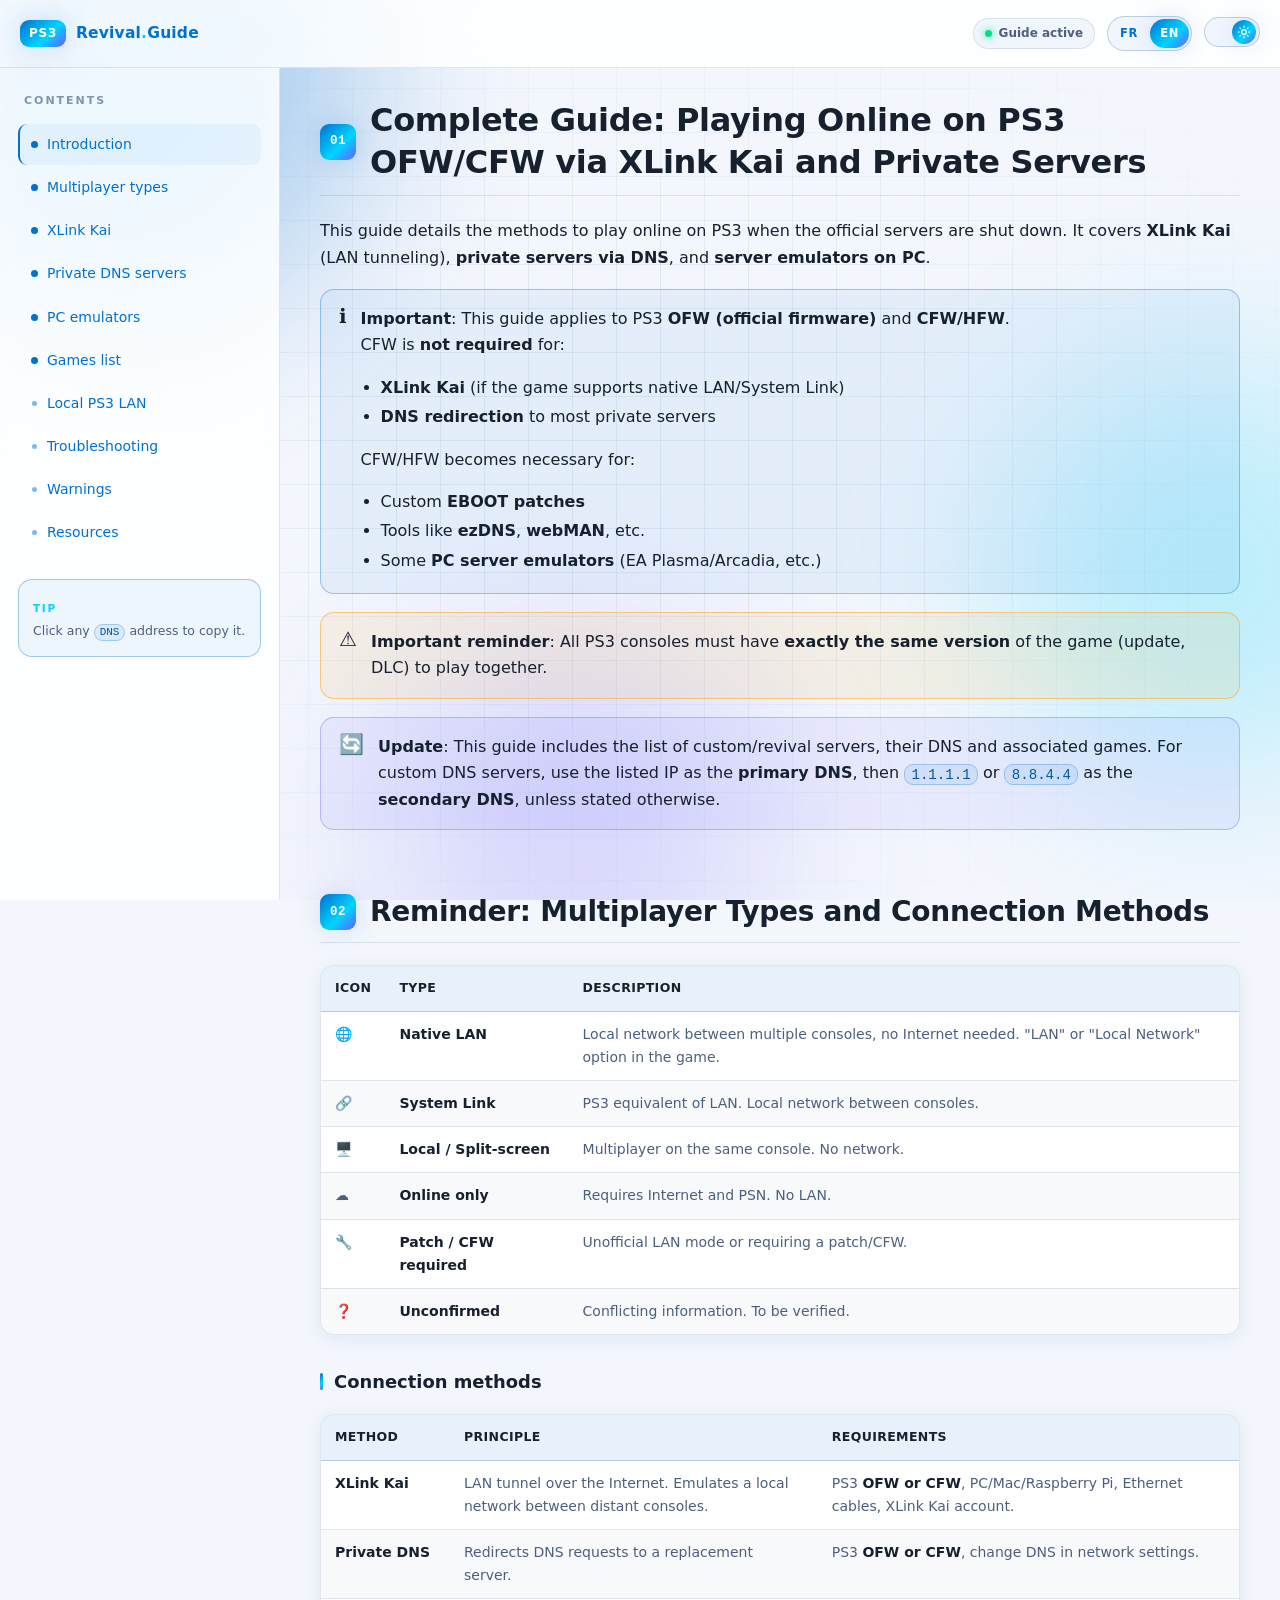
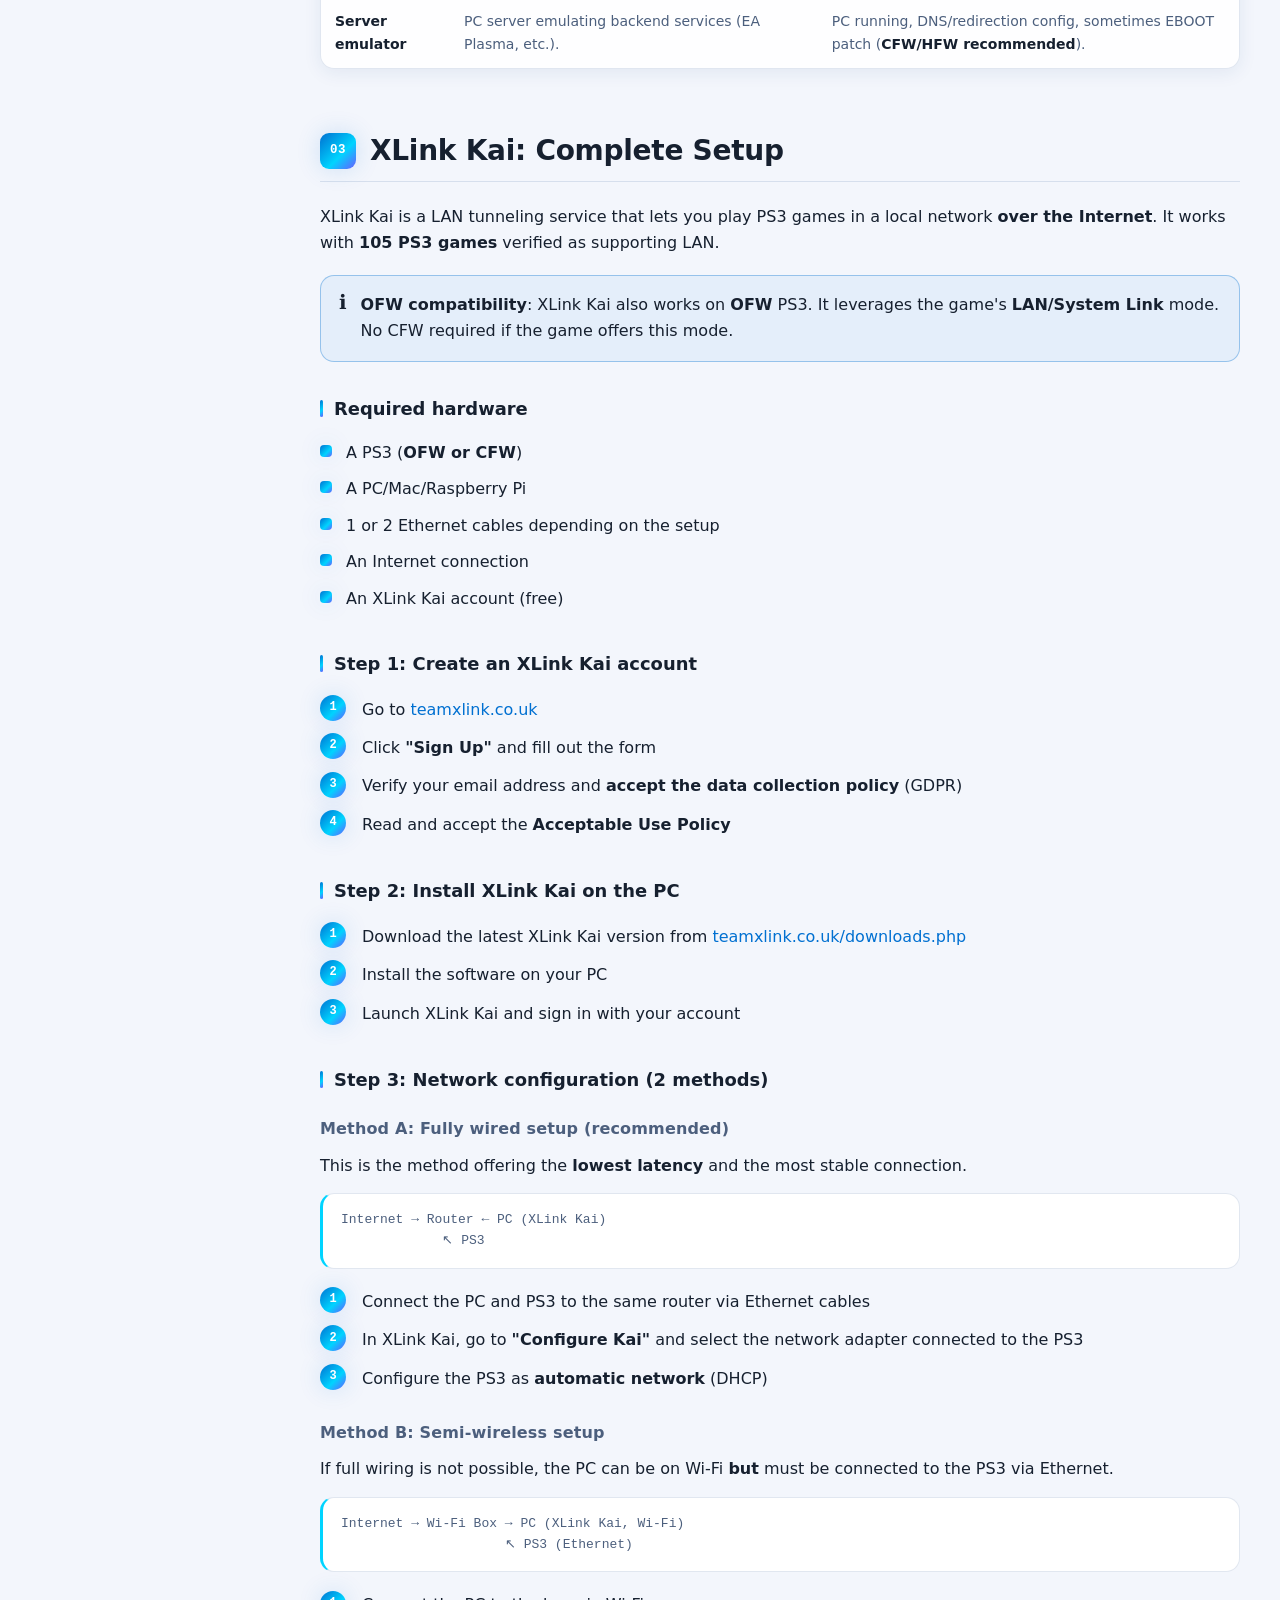
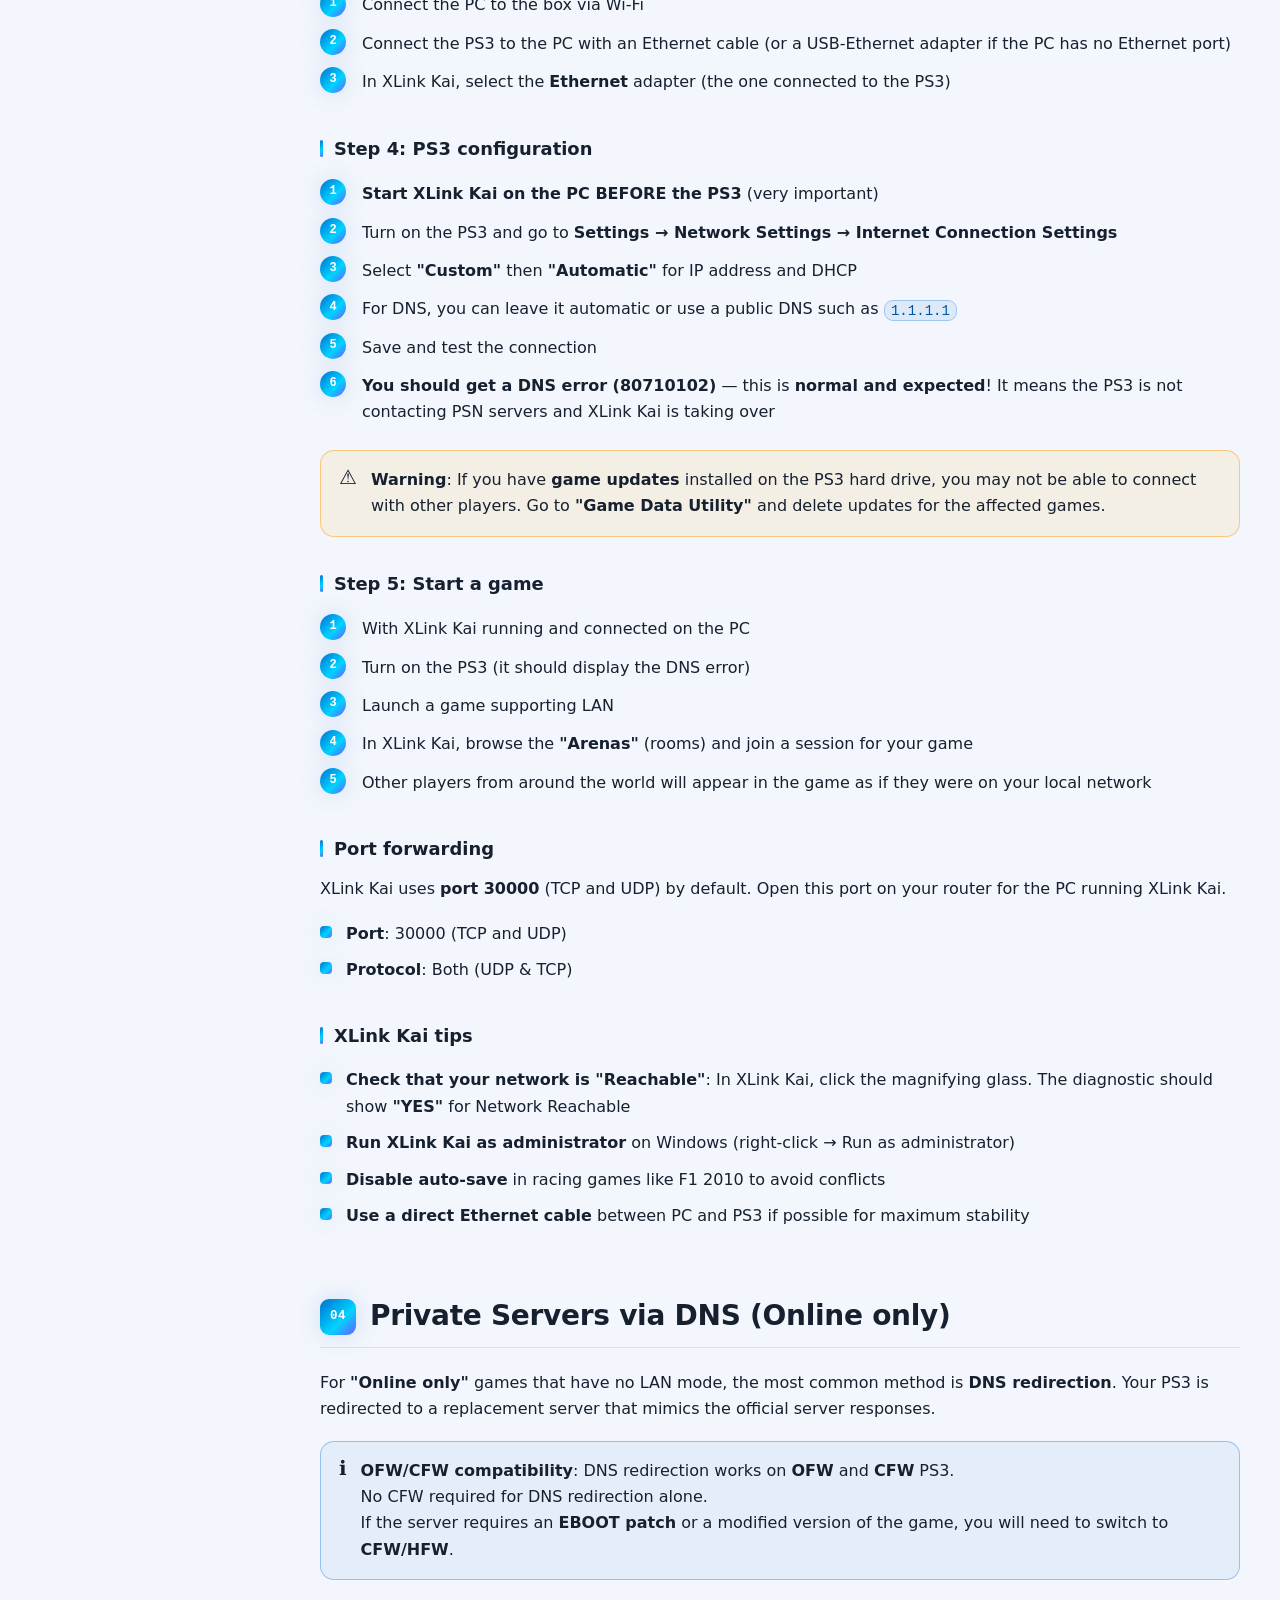
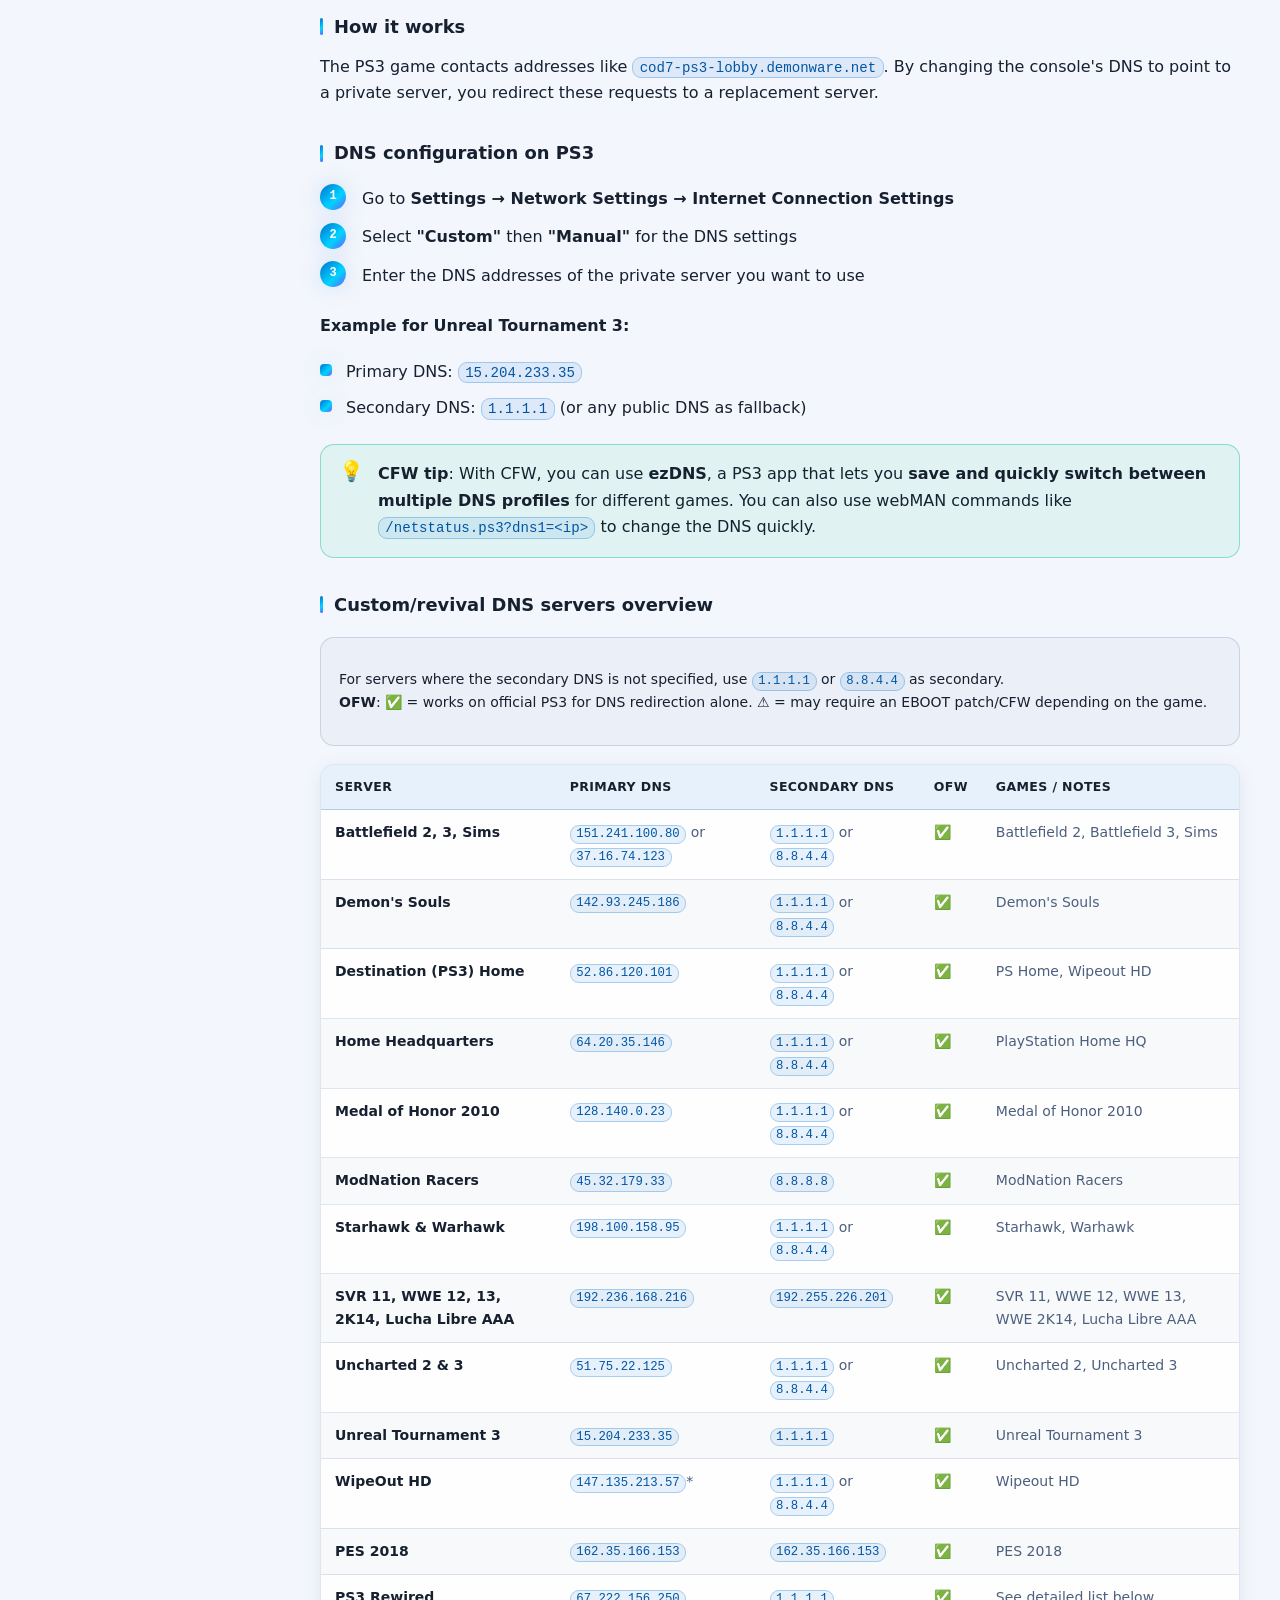
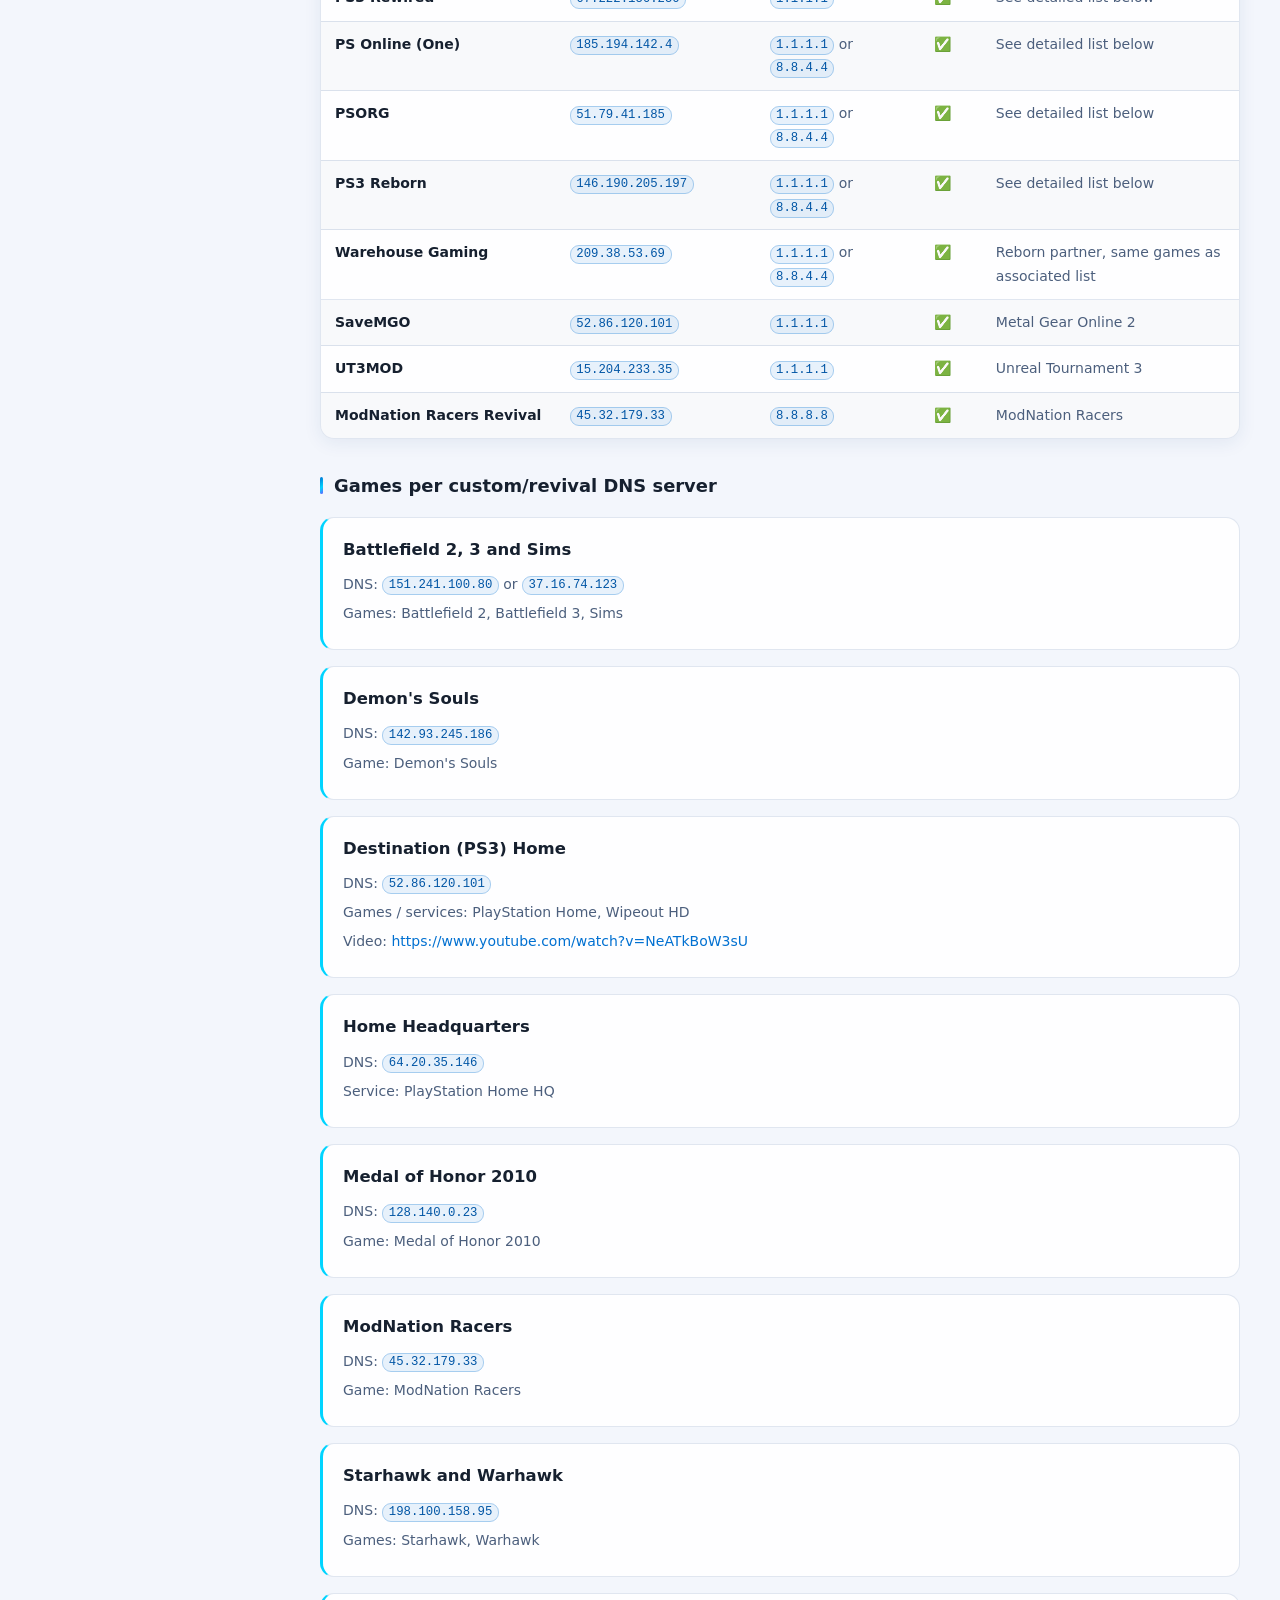
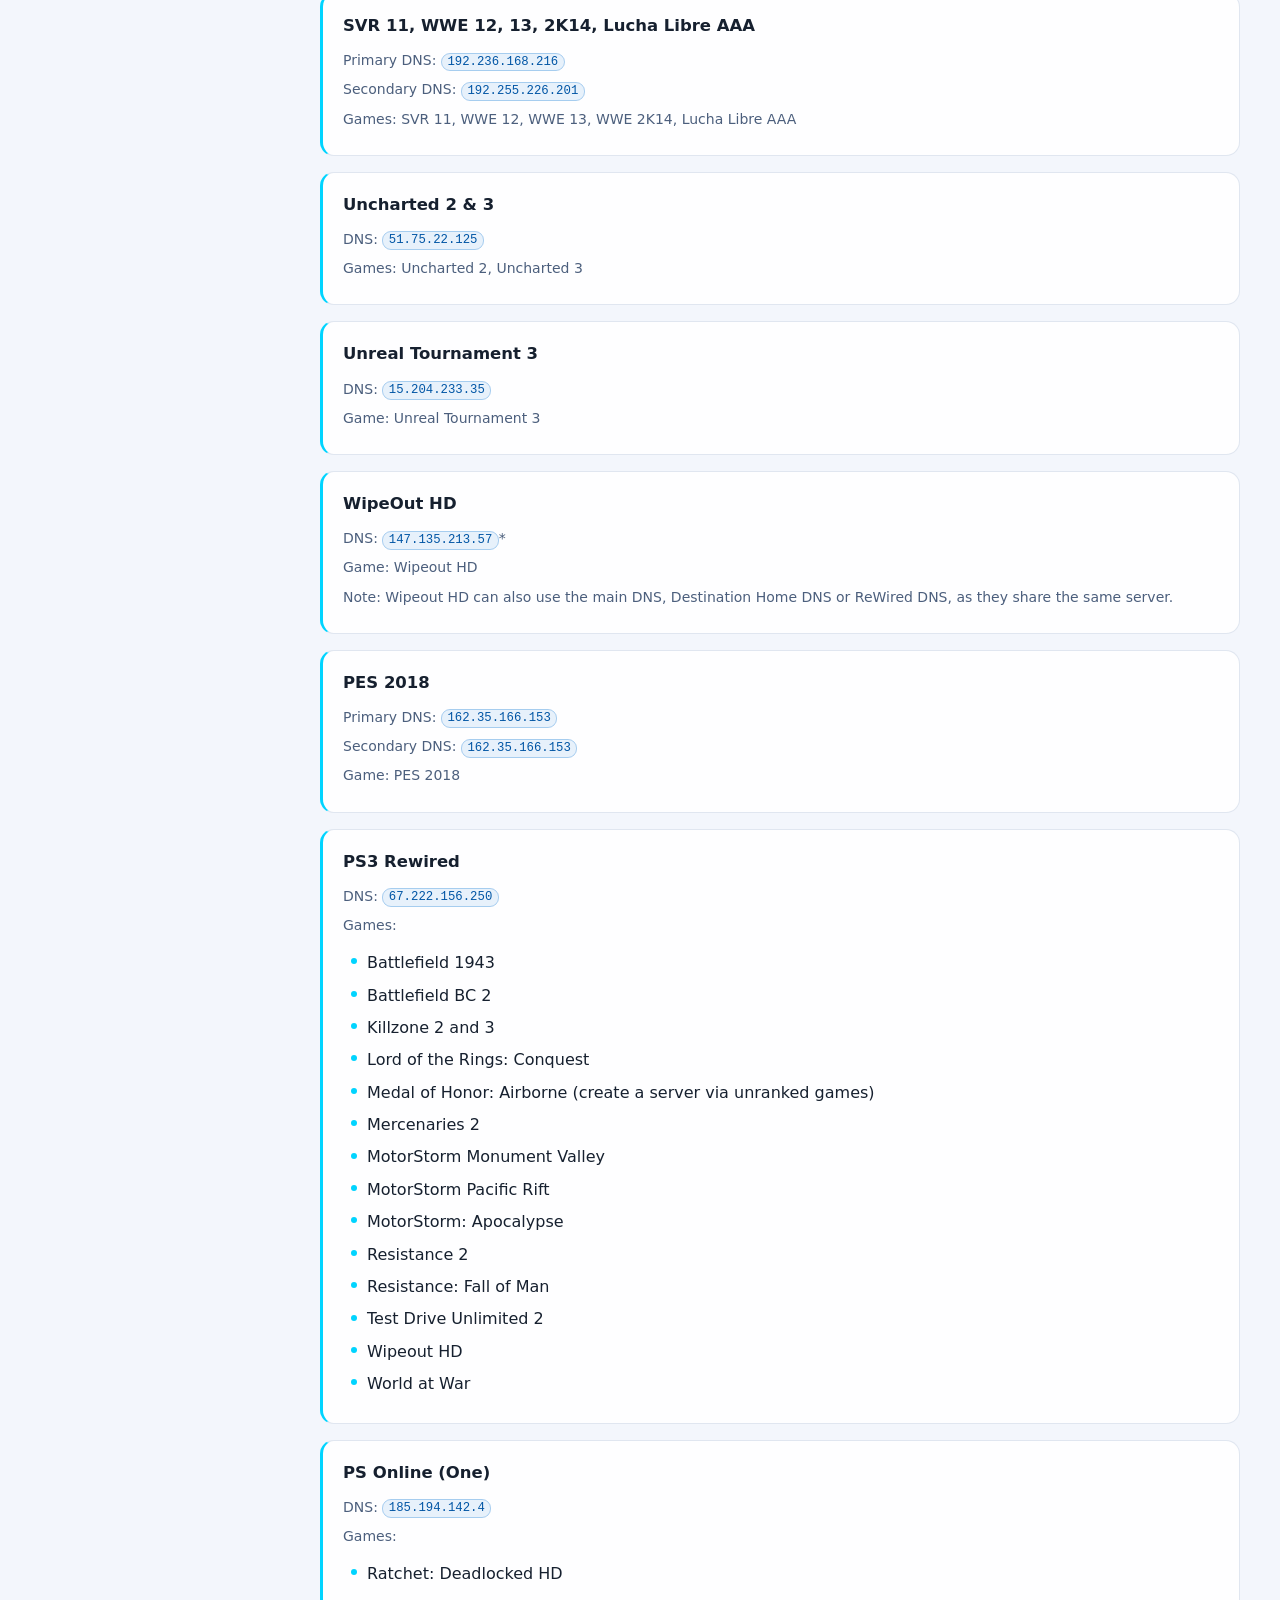
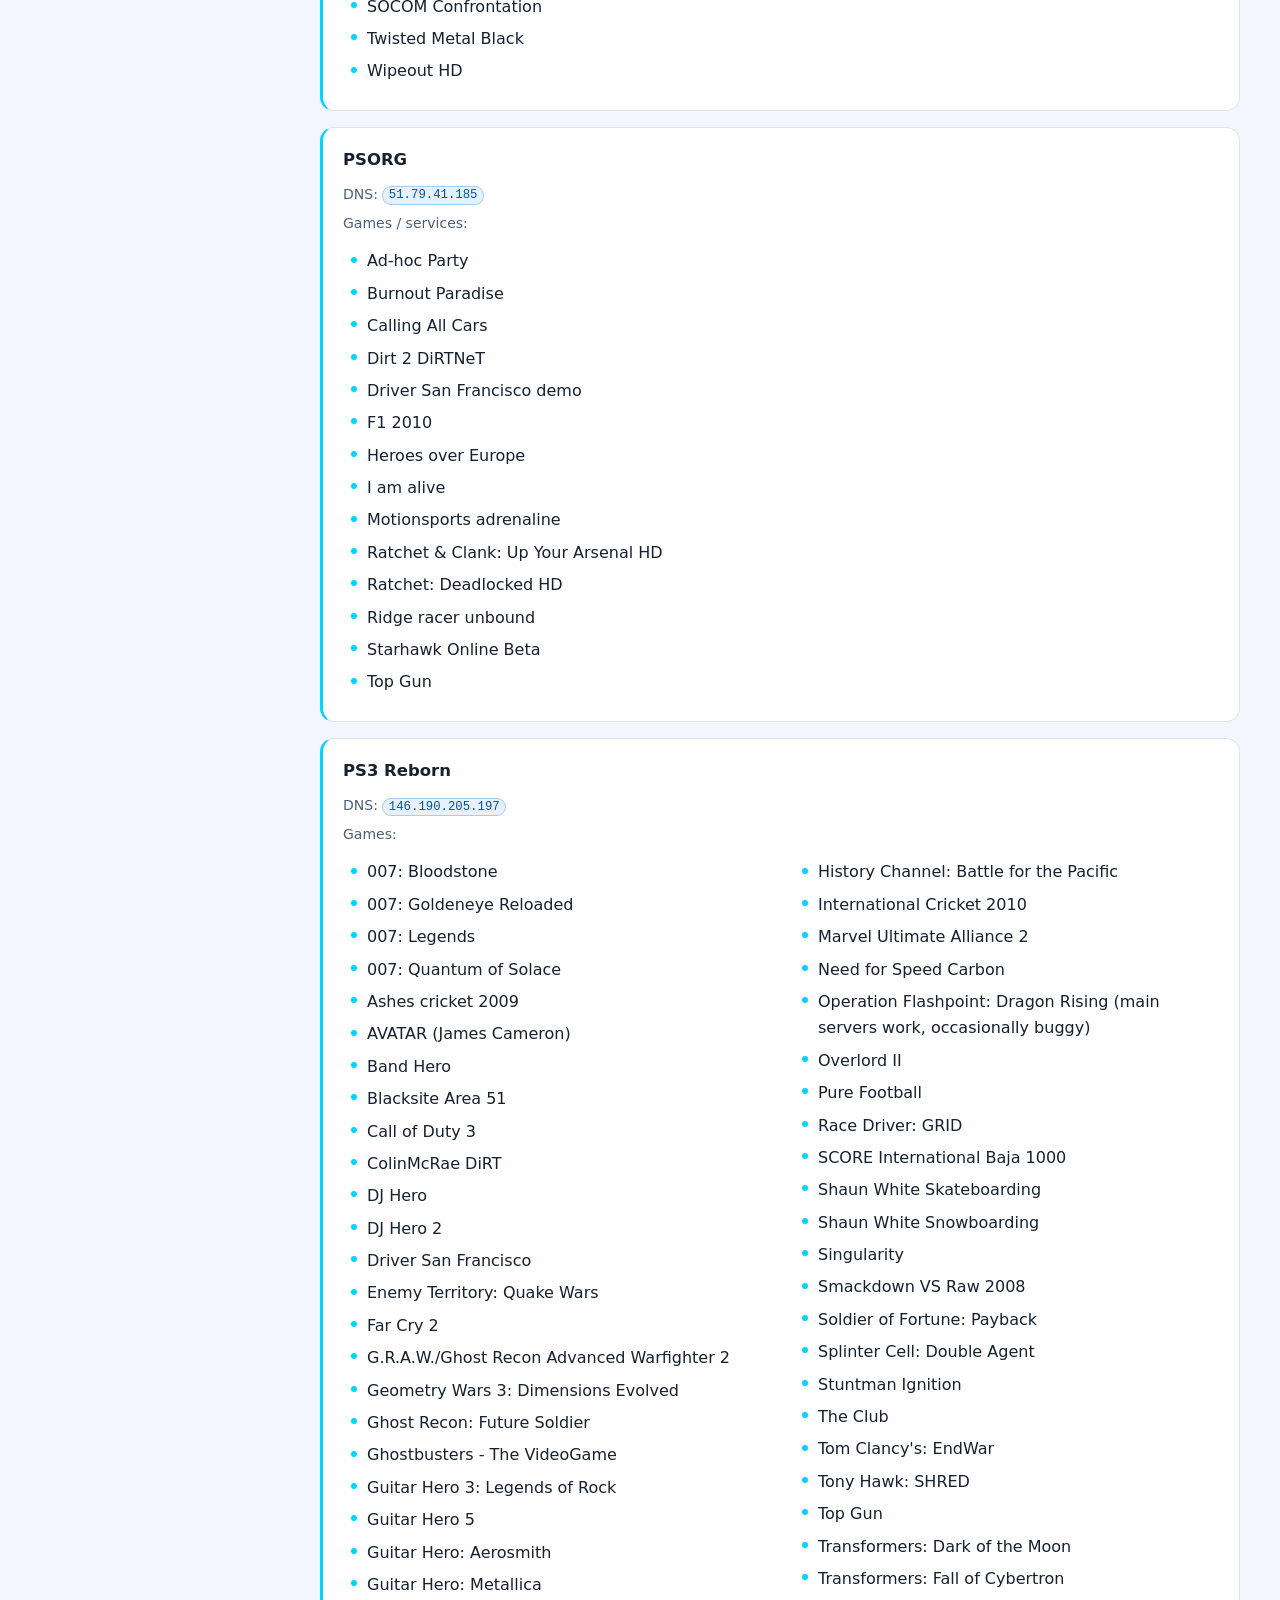
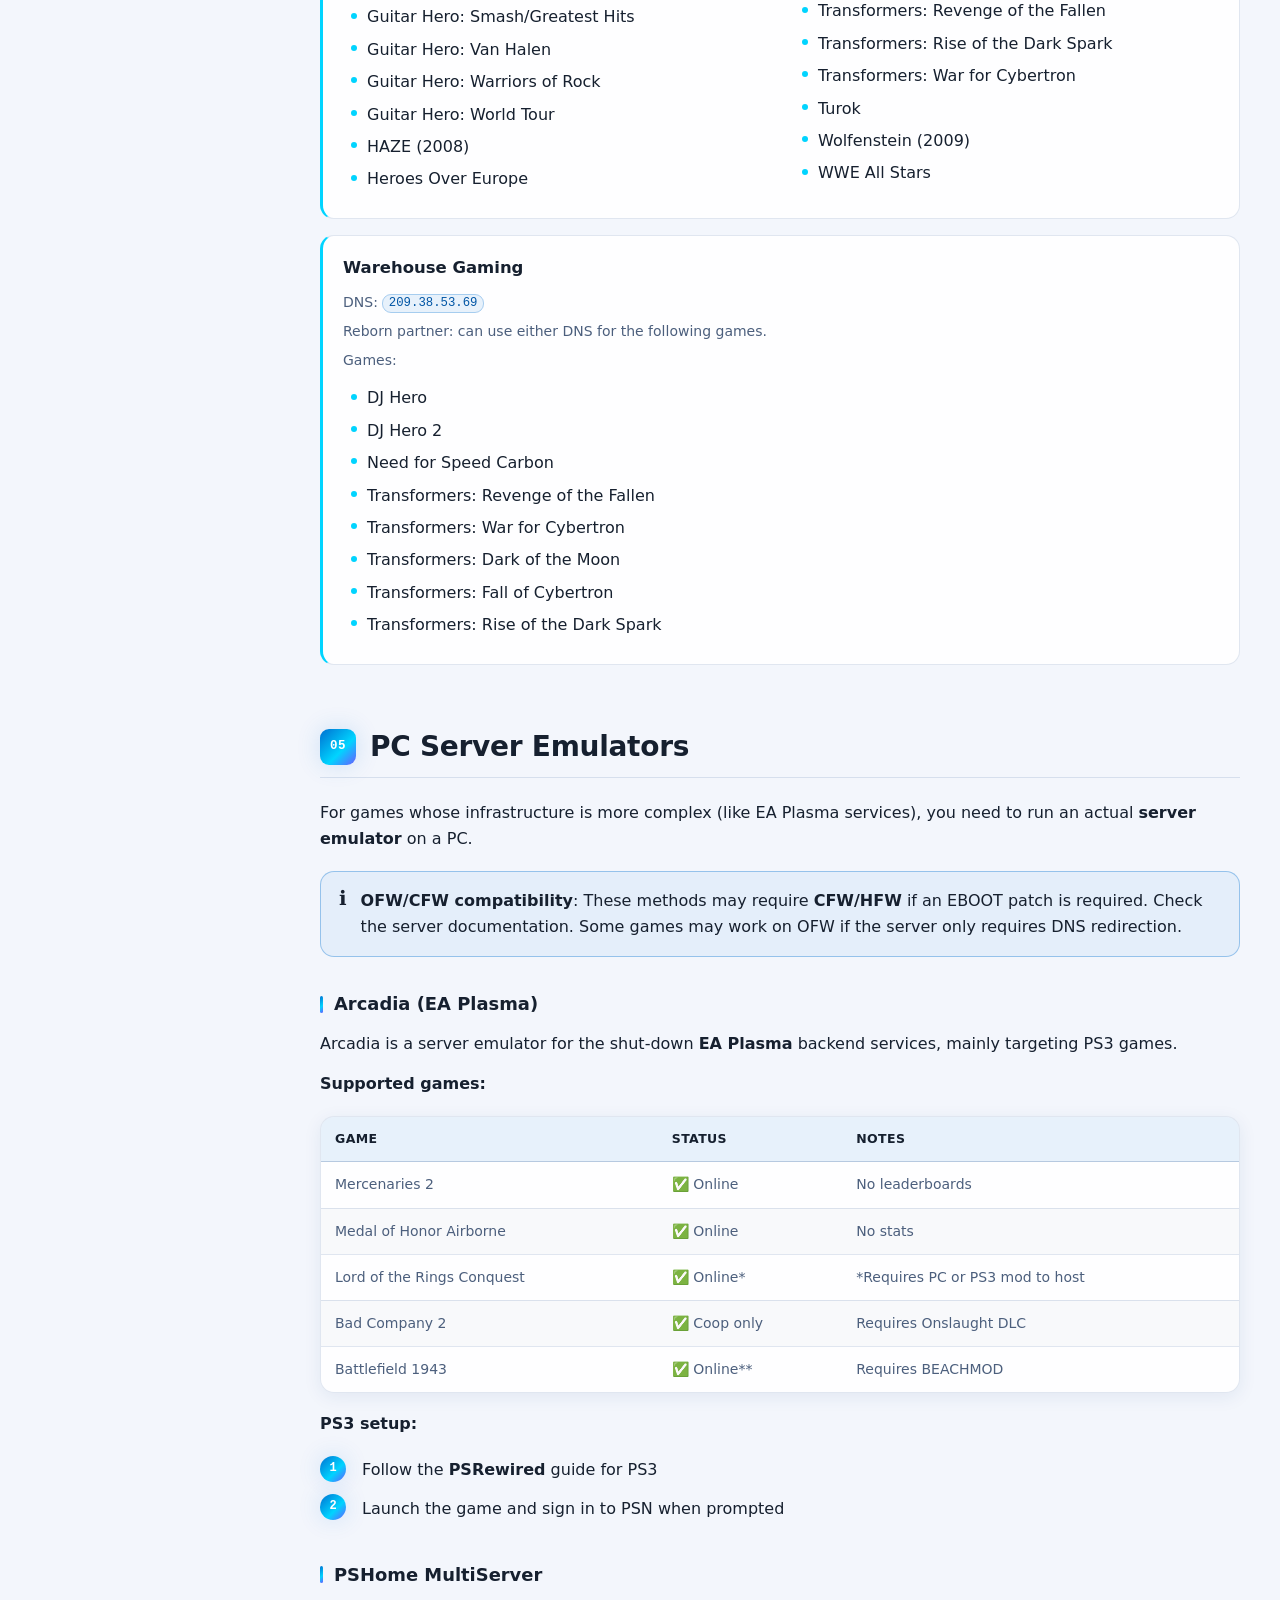
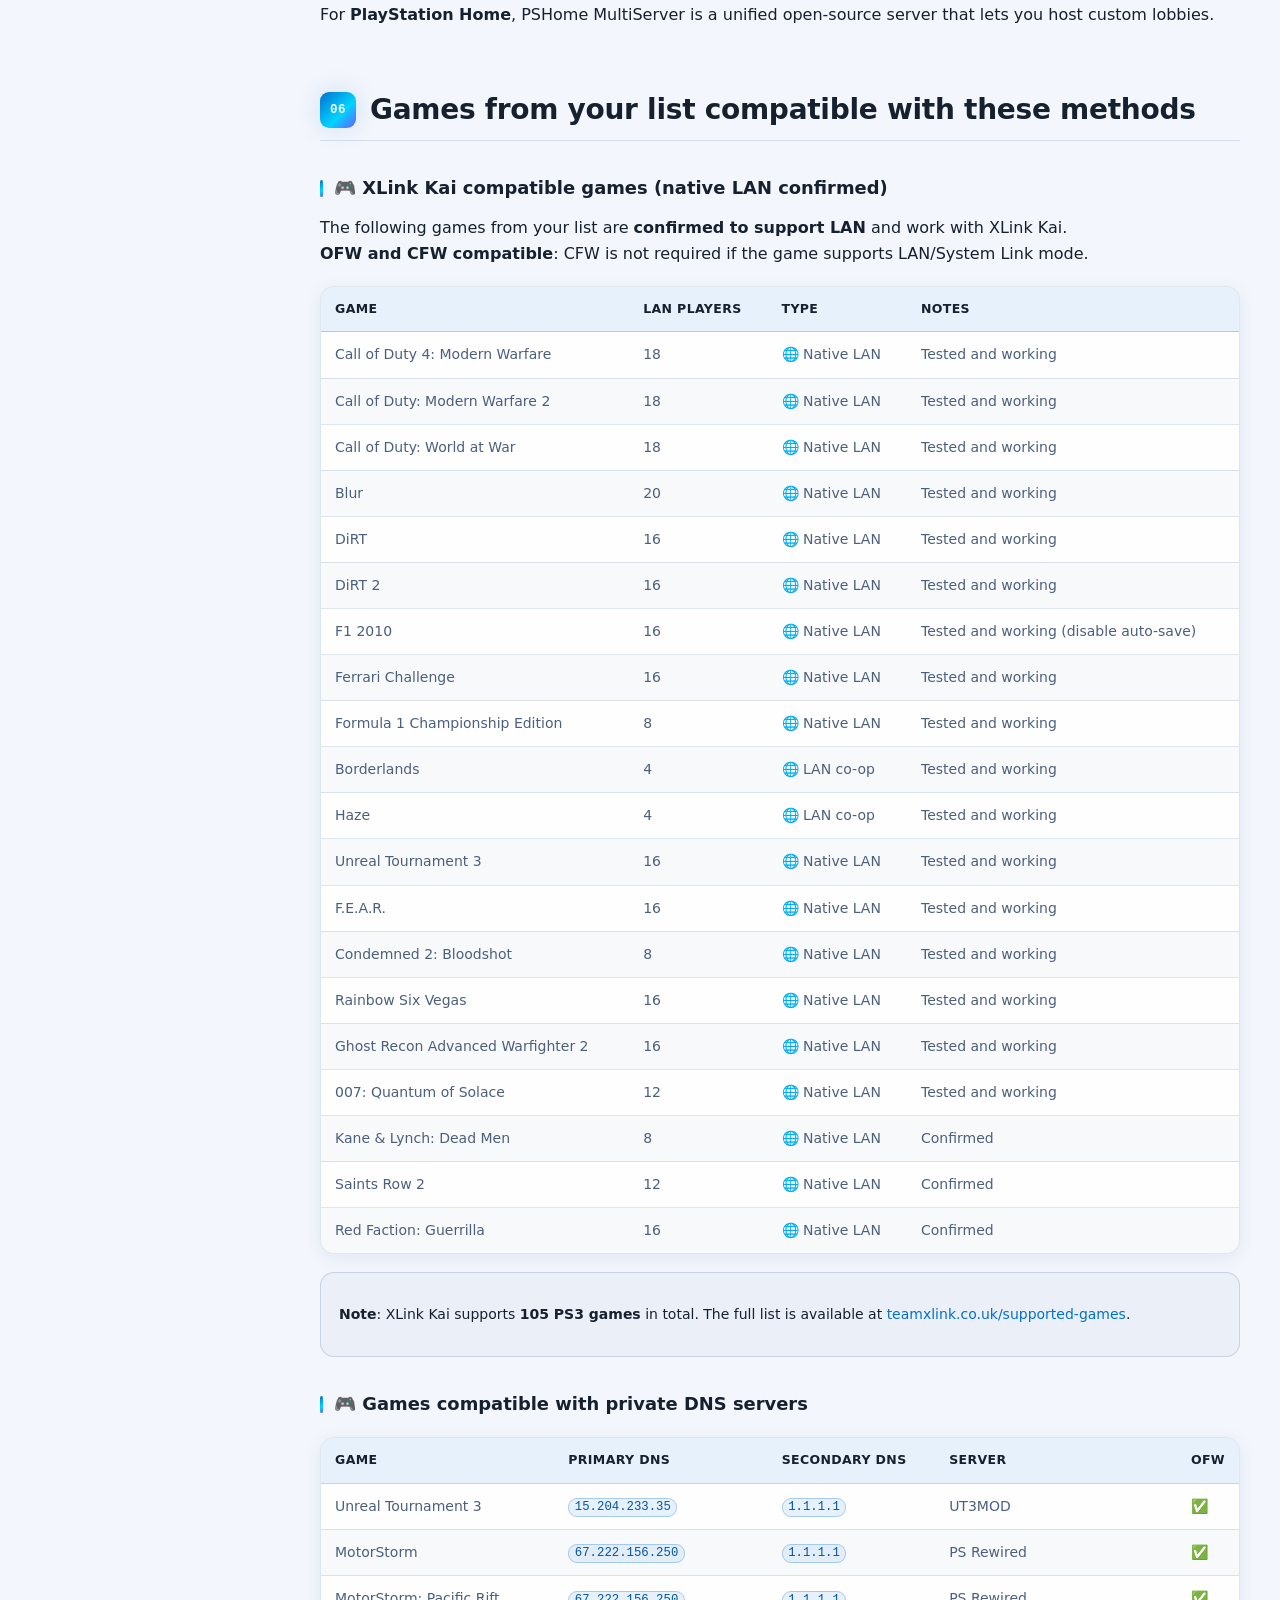
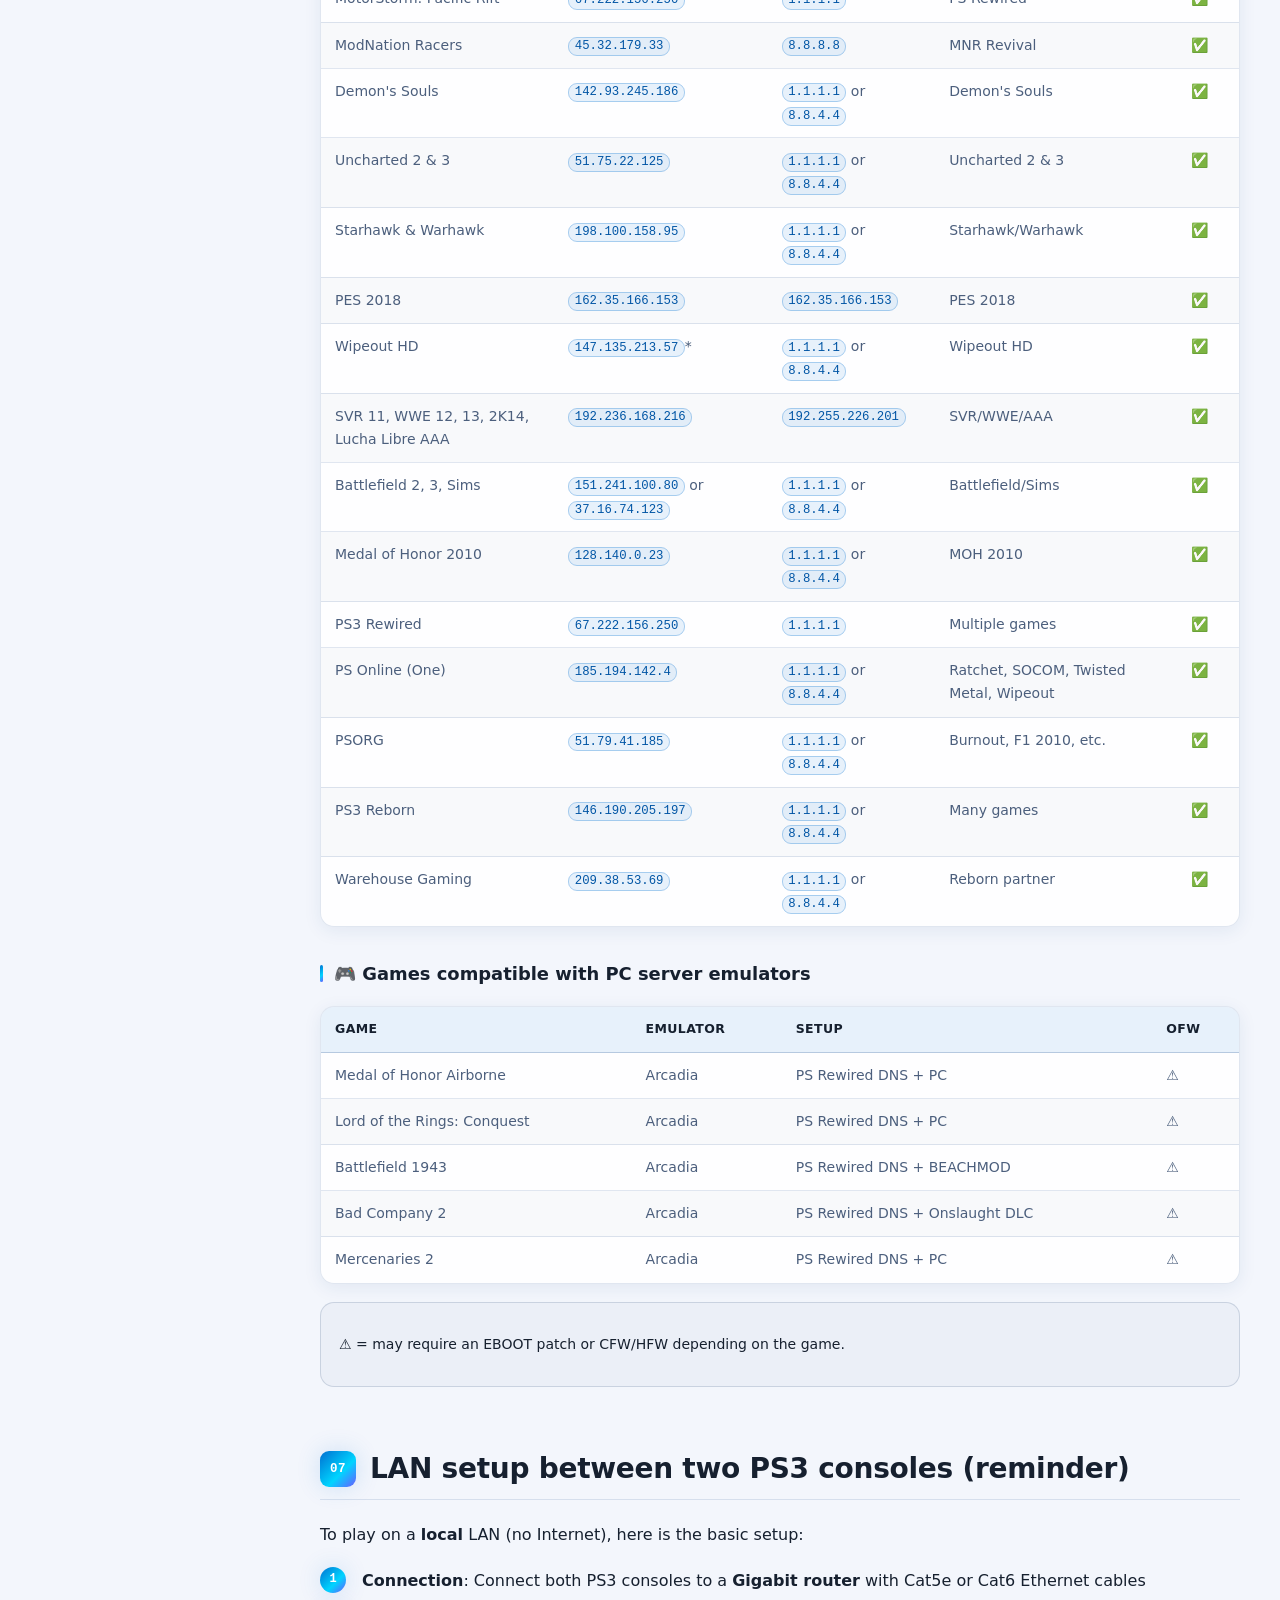
==== assets/html/en.html @ 13bf27af "Rename EN.html to en.html et oui sacré Gitouille..." ====
<!DOCTYPE html>
<html lang="en" data-theme="dark">
<head>
  <meta charset="UTF-8">
  <meta name="viewport" content="width=device-width, initial-scale=1.0, viewport-fit=cover">
  <meta name="theme-color" content="#0a0e1a">
  <title>PS3 Guide — Private Servers &amp; XLink Kai</title>
  <meta name="description" content="Complete OFW/CFW guide: XLink Kai, private DNS servers, PC emulators, troubleshooting and PS3 revival games list.">
  <meta name="author" content="PS3 Revival Community">

  <!-- PWA -->
  <link rel="manifest" href="../../site.manifest">
  <meta name="mobile-web-app-capable" content="yes">
  <meta name="apple-mobile-web-app-capable" content="yes">
  <meta name="apple-mobile-web-app-status-bar-style" content="black-translucent">
  <meta name="apple-mobile-web-app-title" content="PS3 Guide">

  <!-- Open Graph -->
  <meta property="og:type" content="website">
  <meta property="og:title" content="PS3 Guide — Private Servers &amp; XLink Kai">
  <meta property="og:description" content="Complete OFW/CFW guide to play online on PS3 again.">
  <meta property="og:locale" content="en_US">
  <meta property="og:locale:alternate" content="fr_FR">

  <!-- Hreflang -->
  <link rel="alternate" hreflang="fr" href="../../index.html">
  <link rel="alternate" hreflang="en" href="./en.html">

  <!-- Favicons (chemins relatifs à /assets/html/) -->
  <link rel="icon" type="image/x-icon" href="../icon/favicon.ico">
  <link rel="icon" type="image/png" sizes="16x16" href="../icon/favicon-16x16.png">
  <link rel="icon" type="image/png" sizes="32x32" href="../icon/favicon-32x32.png">
  <link rel="apple-touch-icon" sizes="180x180" href="../icon/apple-touch-icon.png">
  <link rel="icon" type="image/png" sizes="192x192" href="../icon/android-chrome-192x192.png">
  <link rel="icon" type="image/png" sizes="512x512" href="../icon/android-chrome-512x512.png">

  <link rel="stylesheet" href="../style/style.css">
</head>
<body id="top">

  <!-- 🎾 Bouncing decorative image -->
  <img
    src="../image/border-pattern.png"
    alt=""
    aria-hidden="true"
    id="bouncingImage"
    class="bouncing-image"
  >

  <!-- Background decor -->
  <div class="bg-layer" aria-hidden="true">
    <div class="bg-grid"></div>
    <div class="bg-orb bg-orb--1"></div>
    <div class="bg-orb bg-orb--2"></div>
    <div class="bg-orb bg-orb--3"></div>
  </div>

  <!-- Progress bar -->
  <div class="scroll-progress" aria-hidden="true"><span id="scrollProgressBar"></span></div>

  <!-- Header -->
  <header class="site-header" id="siteHeader">
    <div class="header-inner">
      <button class="menu-toggle" id="menuToggle" aria-label="Open menu" aria-expanded="false">
        <span></span><span></span><span></span>
      </button>

      <a href="#top" class="brand" aria-label="Back to top">
        <span class="brand-badge">PS3</span>
        <span class="brand-text">Revival<span class="brand-dot">.</span>Guide</span>
      </a>

      <div class="header-actions">
        <span class="status-pill" title="Status indicator">
          <span class="status-dot"></span> Guide active
        </span>

        <!-- Language switcher (links) -->
        <div class="lang-switch" role="group" aria-label="Language / Langue">
          <a href="../../index.html" class="lang-btn" aria-label="Français" hreflang="fr">FR</a>
          <span class="lang-btn is-active" aria-current="page" aria-label="English">EN</span>
        </div>

        <button class="theme-toggle" id="themeToggle" aria-label="Toggle theme" aria-pressed="false">
          <span class="theme-toggle__track">
            <span class="theme-toggle__thumb">
              <svg class="ico-sun" viewBox="0 0 24 24" aria-hidden="true"><circle cx="12" cy="12" r="4"/><path d="M12 2v2M12 20v2M4.93 4.93l1.41 1.41M17.66 17.66l1.41 1.41M2 12h2M20 12h2M4.93 19.07l1.41-1.41M17.66 6.34l1.41-1.41"/></svg>
              <svg class="ico-moon" viewBox="0 0 24 24" aria-hidden="true"><path d="M21 12.8A9 9 0 1 1 11.2 3a7 7 0 0 0 9.8 9.8z"/></svg>
            </span>
          </span>
        </button>
      </div>
    </div>
  </header>

  <!-- Sidebar -->
  <aside class="sidebar" id="sidebar" aria-label="Main navigation">
    <nav class="sidebar-inner">
      <p class="sidebar-label">Contents</p>
      <ul class="nav-list">
        <li><a href="#intro" class="nav-link"><span class="nav-bullet"></span>Introduction</a></li>
        <li><a href="#types" class="nav-link"><span class="nav-bullet"></span>Multiplayer types</a></li>
        <li><a href="#xlink-kai" class="nav-link"><span class="nav-bullet"></span>XLink Kai</a></li>
        <li><a href="#dns-prives" class="nav-link"><span class="nav-bullet"></span>Private DNS servers</a></li>
        <li><a href="#emulateurs" class="nav-link"><span class="nav-bullet"></span>PC emulators</a></li>
        <li><a href="#liste-jeux" class="nav-link"><span class="nav-bullet"></span>Games list</a></li>
        <li><a href="#lan-local" class="nav-link"><span class="nav-bullet"></span>Local PS3 LAN</a></li>
        <li><a href="#depannage" class="nav-link"><span class="nav-bullet"></span>Troubleshooting</a></li>
        <li><a href="#avertissements" class="nav-link"><span class="nav-bullet"></span>Warnings</a></li>
        <li><a href="#ressources" class="nav-link"><span class="nav-bullet"></span>Resources</a></li>
      </ul>
      <div class="sidebar-foot">
        <span class="sidebar-foot__label">Tip</span>
        <p>Click any <code>DNS</code> address to copy it.</p>
      </div>
    </nav>
  </aside>
  <div class="sidebar-backdrop" id="sidebarBackdrop" hidden></div>

  <!-- Content -->
  <main class="content" id="content">

    <!-- INTRO -->
    <section id="intro" class="section">
      <header class="section-head">
        <span class="section-tag">01</span>
        <h1 class="section-title">Complete Guide: Playing Online on PS3 OFW/CFW via XLink Kai and Private Servers</h1>
      </header>
      <div class="section-body">
        <p>This guide details the methods to play online on PS3 when the official servers are shut down. It covers <strong>XLink Kai</strong> (LAN tunneling), <strong>private servers via DNS</strong>, and <strong>server emulators on PC</strong>.</p>

        <div class="callout callout--info">
          <div class="callout__icon">ℹ️</div>
          <div class="callout__content">
            <p><strong>Important</strong>: This guide applies to PS3 <strong>OFW (official firmware)</strong> and <strong>CFW/HFW</strong>.<br>
            CFW is <strong>not required</strong> for:</p>
            <ul>
              <li><strong>XLink Kai</strong> (if the game supports native LAN/System Link)</li>
              <li><strong>DNS redirection</strong> to most private servers</li>
            </ul>
            <p>CFW/HFW becomes necessary for:</p>
            <ul>
              <li>Custom <strong>EBOOT patches</strong></li>
              <li>Tools like <strong>ezDNS</strong>, <strong>webMAN</strong>, etc.</li>
              <li>Some <strong>PC server emulators</strong> (EA Plasma/Arcadia, etc.)</li>
            </ul>
          </div>
        </div>

        <div class="callout callout--warn">
          <div class="callout__icon">⚠️</div>
          <div class="callout__content">
            <p><strong>Important reminder</strong>: All PS3 consoles must have <strong>exactly the same version</strong> of the game (update, DLC) to play together.</p>
          </div>
        </div>

        <div class="callout callout--accent">
          <div class="callout__icon">🔄</div>
          <div class="callout__content">
            <p><strong>Update</strong>: This guide includes the list of custom/revival servers, their DNS and associated games. For custom DNS servers, use the listed IP as the <strong>primary DNS</strong>, then <code>1.1.1.1</code> or <code>8.8.4.4</code> as the <strong>secondary DNS</strong>, unless stated otherwise.</p>
          </div>
        </div>
      </div>
    </section>

    <!-- TYPES -->
    <section id="types" class="section">
      <header class="section-head">
        <span class="section-tag">02</span>
        <h2 class="section-title">Reminder: Multiplayer Types and Connection Methods</h2>
      </header>
      <div class="section-body">
        <div class="table-wrap">
          <table>
            <thead><tr><th>Icon</th><th>Type</th><th>Description</th></tr></thead>
            <tbody>
              <tr><td>🌐</td><td><strong>Native LAN</strong></td><td>Local network between multiple consoles, no Internet needed. "LAN" or "Local Network" option in the game.</td></tr>
              <tr><td>🔗</td><td><strong>System Link</strong></td><td>PS3 equivalent of LAN. Local network between consoles.</td></tr>
              <tr><td>🖥️</td><td><strong>Local / Split-screen</strong></td><td>Multiplayer on the same console. No network.</td></tr>
              <tr><td>☁️</td><td><strong>Online only</strong></td><td>Requires Internet and PSN. No LAN.</td></tr>
              <tr><td>🔧</td><td><strong>Patch / CFW required</strong></td><td>Unofficial LAN mode or requiring a patch/CFW.</td></tr>
              <tr><td>❓</td><td><strong>Unconfirmed</strong></td><td>Conflicting information. To be verified.</td></tr>
            </tbody>
          </table>
        </div>

        <h3 class="sub-title">Connection methods</h3>
        <div class="table-wrap">
          <table>
            <thead><tr><th>Method</th><th>Principle</th><th>Requirements</th></tr></thead>
            <tbody>
              <tr><td><strong>XLink Kai</strong></td><td>LAN tunnel over the Internet. Emulates a local network between distant consoles.</td><td>PS3 <strong>OFW or CFW</strong>, PC/Mac/Raspberry Pi, Ethernet cables, XLink Kai account.</td></tr>
              <tr><td><strong>Private DNS</strong></td><td>Redirects DNS requests to a replacement server.</td><td>PS3 <strong>OFW or CFW</strong>, change DNS in network settings.</td></tr>
              <tr><td><strong>Server emulator</strong></td><td>PC server emulating backend services (EA Plasma, etc.).</td><td>PC running, DNS/redirection config, sometimes EBOOT patch (<strong>CFW/HFW recommended</strong>).</td></tr>
            </tbody>
          </table>
        </div>
      </div>
    </section>

    <!-- XLINK KAI -->
    <section id="xlink-kai" class="section">
      <header class="section-head">
        <span class="section-tag">03</span>
        <h2 class="section-title">XLink Kai: Complete Setup</h2>
      </header>
      <div class="section-body">
        <p>XLink Kai is a LAN tunneling service that lets you play PS3 games in a local network <strong>over the Internet</strong>. It works with <strong>105 PS3 games</strong> verified as supporting LAN.</p>

        <div class="callout callout--info">
          <div class="callout__icon">ℹ️</div>
          <div class="callout__content">
            <p><strong>OFW compatibility</strong>: XLink Kai also works on <strong>OFW</strong> PS3. It leverages the game's <strong>LAN/System Link</strong> mode. No CFW required if the game offers this mode.</p>
          </div>
        </div>

        <h3 class="sub-title">Required hardware</h3>
        <ul class="checklist">
          <li>A PS3 (<strong>OFW or CFW</strong>)</li>
          <li>A PC/Mac/Raspberry Pi</li>
          <li>1 or 2 Ethernet cables depending on the setup</li>
          <li>An Internet connection</li>
          <li>An XLink Kai account (free)</li>
        </ul>

        <h3 class="sub-title">Step 1: Create an XLink Kai account</h3>
        <ol class="steps">
          <li>Go to <a href="https://teamxlink.co.uk" target="_blank" rel="noopener">teamxlink.co.uk</a></li>
          <li>Click <strong>"Sign Up"</strong> and fill out the form</li>
          <li>Verify your email address and <strong>accept the data collection policy</strong> (GDPR)</li>
          <li>Read and accept the <strong>Acceptable Use Policy</strong></li>
        </ol>

        <h3 class="sub-title">Step 2: Install XLink Kai on the PC</h3>
        <ol class="steps">
          <li>Download the latest XLink Kai version from <a href="https://teamxlink.co.uk/downloads.php" target="_blank" rel="noopener">teamxlink.co.uk/downloads.php</a></li>
          <li>Install the software on your PC</li>
          <li>Launch XLink Kai and sign in with your account</li>
        </ol>

        <h3 class="sub-title">Step 3: Network configuration (2 methods)</h3>

        <h4 class="sub-sub-title">Method A: Fully wired setup (recommended)</h4>
        <p>This is the method offering the <strong>lowest latency</strong> and the most stable connection.</p>
        <pre class="diagram">Internet → Router ← PC (XLink Kai)
             ↖ PS3</pre>
        <ol class="steps">
          <li>Connect the PC and PS3 to the same router via Ethernet cables</li>
          <li>In XLink Kai, go to <strong>"Configure Kai"</strong> and select the network adapter connected to the PS3</li>
          <li>Configure the PS3 as <strong>automatic network</strong> (DHCP)</li>
        </ol>

        <h4 class="sub-sub-title">Method B: Semi-wireless setup</h4>
        <p>If full wiring is not possible, the PC can be on Wi-Fi <strong>but</strong> must be connected to the PS3 via Ethernet.</p>
        <pre class="diagram">Internet → Wi-Fi Box → PC (XLink Kai, Wi-Fi)
                     ↖ PS3 (Ethernet)</pre>
        <ol class="steps">
          <li>Connect the PC to the box via Wi-Fi</li>
          <li>Connect the PS3 to the PC with an Ethernet cable (or a USB-Ethernet adapter if the PC has no Ethernet port)</li>
          <li>In XLink Kai, select the <strong>Ethernet</strong> adapter (the one connected to the PS3)</li>
        </ol>

        <h3 class="sub-title">Step 4: PS3 configuration</h3>
        <ol class="steps">
          <li><strong>Start XLink Kai on the PC BEFORE the PS3</strong> (very important)</li>
          <li>Turn on the PS3 and go to <strong>Settings → Network Settings → Internet Connection Settings</strong></li>
          <li>Select <strong>"Custom"</strong> then <strong>"Automatic"</strong> for IP address and DHCP</li>
          <li>For DNS, you can leave it automatic or use a public DNS such as <code class="dns">1.1.1.1</code></li>
          <li>Save and test the connection</li>
          <li><strong>You should get a DNS error (80710102)</strong> — this is <strong>normal and expected</strong>! It means the PS3 is not contacting PSN servers and XLink Kai is taking over</li>
        </ol>

        <div class="callout callout--warn">
          <div class="callout__icon">⚠️</div>
          <div class="callout__content">
            <p><strong>Warning</strong>: If you have <strong>game updates</strong> installed on the PS3 hard drive, you may not be able to connect with other players. Go to <strong>"Game Data Utility"</strong> and delete updates for the affected games.</p>
          </div>
        </div>

        <h3 class="sub-title">Step 5: Start a game</h3>
        <ol class="steps">
          <li>With XLink Kai running and connected on the PC</li>
          <li>Turn on the PS3 (it should display the DNS error)</li>
          <li>Launch a game supporting LAN</li>
          <li>In XLink Kai, browse the <strong>"Arenas"</strong> (rooms) and join a session for your game</li>
          <li>Other players from around the world will appear in the game as if they were on your local network</li>
        </ol>

        <h3 class="sub-title">Port forwarding</h3>
        <p>XLink Kai uses <strong>port 30000</strong> (TCP and UDP) by default. Open this port on your router for the PC running XLink Kai.</p>
        <ul class="checklist">
          <li><strong>Port</strong>: 30000 (TCP and UDP)</li>
          <li><strong>Protocol</strong>: Both (UDP &amp; TCP)</li>
        </ul>

        <h3 class="sub-title">XLink Kai tips</h3>
        <ul class="checklist">
          <li><strong>Check that your network is "Reachable"</strong>: In XLink Kai, click the magnifying glass. The diagnostic should show <strong>"YES"</strong> for Network Reachable</li>
          <li><strong>Run XLink Kai as administrator</strong> on Windows (right-click → Run as administrator)</li>
          <li><strong>Disable auto-save</strong> in racing games like F1 2010 to avoid conflicts</li>
          <li><strong>Use a direct Ethernet cable</strong> between PC and PS3 if possible for maximum stability</li>
        </ul>
      </div>
    </section>

    <!-- DNS PRIVES -->
    <section id="dns-prives" class="section">
      <header class="section-head">
        <span class="section-tag">04</span>
        <h2 class="section-title">Private Servers via DNS (Online only)</h2>
      </header>
      <div class="section-body">
        <p>For <strong>"Online only"</strong> games that have no LAN mode, the most common method is <strong>DNS redirection</strong>. Your PS3 is redirected to a replacement server that mimics the official server responses.</p>

        <div class="callout callout--info">
          <div class="callout__icon">ℹ️</div>
          <div class="callout__content">
            <p><strong>OFW/CFW compatibility</strong>: DNS redirection works on <strong>OFW</strong> and <strong>CFW</strong> PS3.<br>
            No CFW required for DNS redirection alone.<br>
            If the server requires an <strong>EBOOT patch</strong> or a modified version of the game, you will need to switch to <strong>CFW/HFW</strong>.</p>
          </div>
        </div>

        <h3 class="sub-title">How it works</h3>
        <p>The PS3 game contacts addresses like <code>cod7-ps3-lobby.demonware.net</code>. By changing the console's DNS to point to a private server, you redirect these requests to a replacement server.</p>

        <h3 class="sub-title">DNS configuration on PS3</h3>
        <ol class="steps">
          <li>Go to <strong>Settings → Network Settings → Internet Connection Settings</strong></li>
          <li>Select <strong>"Custom"</strong> then <strong>"Manual"</strong> for the DNS settings</li>
          <li>Enter the DNS addresses of the private server you want to use</li>
        </ol>

        <p><strong>Example for Unreal Tournament 3:</strong></p>
        <ul class="checklist">
          <li>Primary DNS: <code class="dns">15.204.233.35</code></li>
          <li>Secondary DNS: <code class="dns">1.1.1.1</code> (or any public DNS as fallback)</li>
        </ul>

        <div class="callout callout--tip">
          <div class="callout__icon">💡</div>
          <div class="callout__content">
            <p><strong>CFW tip</strong>: With CFW, you can use <strong>ezDNS</strong>, a PS3 app that lets you <strong>save and quickly switch between multiple DNS profiles</strong> for different games. You can also use webMAN commands like <code>/netstatus.ps3?dns1=&lt;ip&gt;</code> to change the DNS quickly.</p>
          </div>
        </div>

        <h3 class="sub-title">Custom/revival DNS servers overview</h3>
        <div class="callout callout--note">
          <p>For servers where the secondary DNS is not specified, use <code>1.1.1.1</code> or <code>8.8.4.4</code> as secondary.<br>
          <strong>OFW</strong>: ✅ = works on official PS3 for DNS redirection alone. ⚠️ = may require an EBOOT patch/CFW depending on the game.</p>
        </div>

        <div class="table-wrap">
          <table>
            <thead>
              <tr><th>Server</th><th>Primary DNS</th><th>Secondary DNS</th><th>OFW</th><th>Games / Notes</th></tr>
            </thead>
            <tbody>
              <tr><td><strong>Battlefield 2, 3, Sims</strong></td><td><code class="dns">151.241.100.80</code> or <code class="dns">37.16.74.123</code></td><td><code class="dns">1.1.1.1</code> or <code class="dns">8.8.4.4</code></td><td>✅</td><td>Battlefield 2, Battlefield 3, Sims</td></tr>
              <tr><td><strong>Demon's Souls</strong></td><td><code class="dns">142.93.245.186</code></td><td><code class="dns">1.1.1.1</code> or <code class="dns">8.8.4.4</code></td><td>✅</td><td>Demon's Souls</td></tr>
              <tr><td><strong>Destination (PS3) Home</strong></td><td><code class="dns">52.86.120.101</code></td><td><code class="dns">1.1.1.1</code> or <code class="dns">8.8.4.4</code></td><td>✅</td><td>PS Home, Wipeout HD</td></tr>
              <tr><td><strong>Home Headquarters</strong></td><td><code class="dns">64.20.35.146</code></td><td><code class="dns">1.1.1.1</code> or <code class="dns">8.8.4.4</code></td><td>✅</td><td>PlayStation Home HQ</td></tr>
              <tr><td><strong>Medal of Honor 2010</strong></td><td><code class="dns">128.140.0.23</code></td><td><code class="dns">1.1.1.1</code> or <code class="dns">8.8.4.4</code></td><td>✅</td><td>Medal of Honor 2010</td></tr>
              <tr><td><strong>ModNation Racers</strong></td><td><code class="dns">45.32.179.33</code></td><td><code class="dns">8.8.8.8</code></td><td>✅</td><td>ModNation Racers</td></tr>
              <tr><td><strong>Starhawk &amp; Warhawk</strong></td><td><code class="dns">198.100.158.95</code></td><td><code class="dns">1.1.1.1</code> or <code class="dns">8.8.4.4</code></td><td>✅</td><td>Starhawk, Warhawk</td></tr>
              <tr><td><strong>SVR 11, WWE 12, 13, 2K14, Lucha Libre AAA</strong></td><td><code class="dns">192.236.168.216</code></td><td><code class="dns">192.255.226.201</code></td><td>✅</td><td>SVR 11, WWE 12, WWE 13, WWE 2K14, Lucha Libre AAA</td></tr>
              <tr><td><strong>Uncharted 2 &amp; 3</strong></td><td><code class="dns">51.75.22.125</code></td><td><code class="dns">1.1.1.1</code> or <code class="dns">8.8.4.4</code></td><td>✅</td><td>Uncharted 2, Uncharted 3</td></tr>
              <tr><td><strong>Unreal Tournament 3</strong></td><td><code class="dns">15.204.233.35</code></td><td><code class="dns">1.1.1.1</code></td><td>✅</td><td>Unreal Tournament 3</td></tr>
              <tr><td><strong>WipeOut HD</strong></td><td><code class="dns">147.135.213.57</code>*</td><td><code class="dns">1.1.1.1</code> or <code class="dns">8.8.4.4</code></td><td>✅</td><td>Wipeout HD</td></tr>
              <tr><td><strong>PES 2018</strong></td><td><code class="dns">162.35.166.153</code></td><td><code class="dns">162.35.166.153</code></td><td>✅</td><td>PES 2018</td></tr>
              <tr><td><strong>PS3 Rewired</strong></td><td><code class="dns">67.222.156.250</code></td><td><code class="dns">1.1.1.1</code></td><td>✅</td><td>See detailed list below</td></tr>
              <tr><td><strong>PS Online (One)</strong></td><td><code class="dns">185.194.142.4</code></td><td><code class="dns">1.1.1.1</code> or <code class="dns">8.8.4.4</code></td><td>✅</td><td>See detailed list below</td></tr>
              <tr><td><strong>PSORG</strong></td><td><code class="dns">51.79.41.185</code></td><td><code class="dns">1.1.1.1</code> or <code class="dns">8.8.4.4</code></td><td>✅</td><td>See detailed list below</td></tr>
              <tr><td><strong>PS3 Reborn</strong></td><td><code class="dns">146.190.205.197</code></td><td><code class="dns">1.1.1.1</code> or <code class="dns">8.8.4.4</code></td><td>✅</td><td>See detailed list below</td></tr>
              <tr><td><strong>Warehouse Gaming</strong></td><td><code class="dns">209.38.53.69</code></td><td><code class="dns">1.1.1.1</code> or <code class="dns">8.8.4.4</code></td><td>✅</td><td>Reborn partner, same games as associated list</td></tr>
              <tr><td><strong>SaveMGO</strong></td><td><code class="dns">52.86.120.101</code></td><td><code class="dns">1.1.1.1</code></td><td>✅</td><td>Metal Gear Online 2</td></tr>
              <tr><td><strong>UT3MOD</strong></td><td><code class="dns">15.204.233.35</code></td><td><code class="dns">1.1.1.1</code></td><td>✅</td><td>Unreal Tournament 3</td></tr>
              <tr><td><strong>ModNation Racers Revival</strong></td><td><code class="dns">45.32.179.33</code></td><td><code class="dns">8.8.8.8</code></td><td>✅</td><td>ModNation Racers</td></tr>
            </tbody>
          </table>
        </div>

        <h3 class="sub-title">Games per custom/revival DNS server</h3>

        <div class="server-card">
          <h4>Battlefield 2, 3 and Sims</h4>
          <p>DNS: <code class="dns">151.241.100.80</code> or <code class="dns">37.16.74.123</code></p>
          <p>Games: Battlefield 2, Battlefield 3, Sims</p>
        </div>

        <div class="server-card">
          <h4>Demon's Souls</h4>
          <p>DNS: <code class="dns">142.93.245.186</code></p>
          <p>Game: Demon's Souls</p>
        </div>

        <div class="server-card">
          <h4>Destination (PS3) Home</h4>
          <p>DNS: <code class="dns">52.86.120.101</code></p>
          <p>Games / services: PlayStation Home, Wipeout HD</p>
          <p>Video: <a href="https://www.youtube.com/watch?v=NeATkBoW3sU" target="_blank" rel="noopener">https://www.youtube.com/watch?v=NeATkBoW3sU</a></p>
        </div>

        <div class="server-card">
          <h4>Home Headquarters</h4>
          <p>DNS: <code class="dns">64.20.35.146</code></p>
          <p>Service: PlayStation Home HQ</p>
        </div>

        <div class="server-card">
          <h4>Medal of Honor 2010</h4>
          <p>DNS: <code class="dns">128.140.0.23</code></p>
          <p>Game: Medal of Honor 2010</p>
        </div>

        <div class="server-card">
          <h4>ModNation Racers</h4>
          <p>DNS: <code class="dns">45.32.179.33</code></p>
          <p>Game: ModNation Racers</p>
        </div>

        <div class="server-card">
          <h4>Starhawk and Warhawk</h4>
          <p>DNS: <code class="dns">198.100.158.95</code></p>
          <p>Games: Starhawk, Warhawk</p>
        </div>

        <div class="server-card">
          <h4>SVR 11, WWE 12, 13, 2K14, Lucha Libre AAA</h4>
          <p>Primary DNS: <code class="dns">192.236.168.216</code></p>
          <p>Secondary DNS: <code class="dns">192.255.226.201</code></p>
          <p>Games: SVR 11, WWE 12, WWE 13, WWE 2K14, Lucha Libre AAA</p>
        </div>

        <div class="server-card">
          <h4>Uncharted 2 &amp; 3</h4>
          <p>DNS: <code class="dns">51.75.22.125</code></p>
          <p>Games: Uncharted 2, Uncharted 3</p>
        </div>

        <div class="server-card">
          <h4>Unreal Tournament 3</h4>
          <p>DNS: <code class="dns">15.204.233.35</code></p>
          <p>Game: Unreal Tournament 3</p>
        </div>

        <div class="server-card">
          <h4>WipeOut HD</h4>
          <p>DNS: <code class="dns">147.135.213.57</code>*</p>
          <p>Game: Wipeout HD</p>
          <p>Note: Wipeout HD can also use the main DNS, Destination Home DNS or ReWired DNS, as they share the same server.</p>
        </div>

        <div class="server-card">
          <h4>PES 2018</h4>
          <p>Primary DNS: <code class="dns">162.35.166.153</code></p>
          <p>Secondary DNS: <code class="dns">162.35.166.153</code></p>
          <p>Game: PES 2018</p>
        </div>

        <div class="server-card">
          <h4>PS3 Rewired</h4>
          <p>DNS: <code class="dns">67.222.156.250</code></p>
          <p>Games:</p>
          <ul class="game-list">
            <li>Battlefield 1943</li>
            <li>Battlefield BC 2</li>
            <li>Killzone 2 and 3</li>
            <li>Lord of the Rings: Conquest</li>
            <li>Medal of Honor: Airborne (create a server via unranked games)</li>
            <li>Mercenaries 2</li>
            <li>MotorStorm Monument Valley</li>
            <li>MotorStorm Pacific Rift</li>
            <li>MotorStorm: Apocalypse</li>
            <li>Resistance 2</li>
            <li>Resistance: Fall of Man</li>
            <li>Test Drive Unlimited 2</li>
            <li>Wipeout HD</li>
            <li>World at War</li>
          </ul>
        </div>

        <div class="server-card">
          <h4>PS Online (One)</h4>
          <p>DNS: <code class="dns">185.194.142.4</code></p>
          <p>Games:</p>
          <ul class="game-list">
            <li>Ratchet: Deadlocked HD</li>
            <li>SOCOM Confrontation</li>
            <li>Twisted Metal Black</li>
            <li>Wipeout HD</li>
          </ul>
        </div>

        <div class="server-card">
          <h4>PSORG</h4>
          <p>DNS: <code class="dns">51.79.41.185</code></p>
          <p>Games / services:</p>
          <ul class="game-list">
            <li>Ad-hoc Party</li>
            <li>Burnout Paradise</li>
            <li>Calling All Cars</li>
            <li>Dirt 2 DiRTNeT</li>
            <li>Driver San Francisco demo</li>
            <li>F1 2010</li>
            <li>Heroes over Europe</li>
            <li>I am alive</li>
            <li>Motionsports adrenaline</li>
            <li>Ratchet &amp; Clank: Up Your Arsenal HD</li>
            <li>Ratchet: Deadlocked HD</li>
            <li>Ridge racer unbound</li>
            <li>Starhawk Online Beta</li>
            <li>Top Gun</li>
          </ul>
        </div>

        <div class="server-card">
          <h4>PS3 Reborn</h4>
          <p>DNS: <code class="dns">146.190.205.197</code></p>
          <p>Games:</p>
          <ul class="game-list game-list--cols">
            <li>007: Bloodstone</li>
            <li>007: Goldeneye Reloaded</li>
            <li>007: Legends</li>
            <li>007: Quantum of Solace</li>
            <li>Ashes cricket 2009</li>
            <li>AVATAR (James Cameron)</li>
            <li>Band Hero</li>
            <li>Blacksite Area 51</li>
            <li>Call of Duty 3</li>
            <li>ColinMcRae DiRT</li>
            <li>DJ Hero</li>
            <li>DJ Hero 2</li>
            <li>Driver San Francisco</li>
            <li>Enemy Territory: Quake Wars</li>
            <li>Far Cry 2</li>
            <li>G.R.A.W./Ghost Recon Advanced Warfighter 2</li>
            <li>Geometry Wars 3: Dimensions Evolved</li>
            <li>Ghost Recon: Future Soldier</li>
            <li>Ghostbusters - The VideoGame</li>
            <li>Guitar Hero 3: Legends of Rock</li>
            <li>Guitar Hero 5</li>
            <li>Guitar Hero: Aerosmith</li>
            <li>Guitar Hero: Metallica</li>
            <li>Guitar Hero: Smash/Greatest Hits</li>
            <li>Guitar Hero: Van Halen</li>
            <li>Guitar Hero: Warriors of Rock</li>
            <li>Guitar Hero: World Tour</li>
            <li>HAZE (2008)</li>
            <li>Heroes Over Europe</li>
            <li>History Channel: Battle for the Pacific</li>
            <li>International Cricket 2010</li>
            <li>Marvel Ultimate Alliance 2</li>
            <li>Need for Speed Carbon</li>
            <li>Operation Flashpoint: Dragon Rising (main servers work, occasionally buggy)</li>
            <li>Overlord II</li>
            <li>Pure Football</li>
            <li>Race Driver: GRID</li>
            <li>SCORE International Baja 1000</li>
            <li>Shaun White Skateboarding</li>
            <li>Shaun White Snowboarding</li>
            <li>Singularity</li>
            <li>Smackdown VS Raw 2008</li>
            <li>Soldier of Fortune: Payback</li>
            <li>Splinter Cell: Double Agent</li>
            <li>Stuntman Ignition</li>
            <li>The Club</li>
            <li>Tom Clancy's: EndWar</li>
            <li>Tony Hawk: SHRED</li>
            <li>Top Gun</li>
            <li>Transformers: Dark of the Moon</li>
            <li>Transformers: Fall of Cybertron</li>
            <li>Transformers: Revenge of the Fallen</li>
            <li>Transformers: Rise of the Dark Spark</li>
            <li>Transformers: War for Cybertron</li>
            <li>Turok</li>
            <li>Wolfenstein (2009)</li>
            <li>WWE All Stars</li>
          </ul>
        </div>

        <div class="server-card">
          <h4>Warehouse Gaming</h4>
          <p>DNS: <code class="dns">209.38.53.69</code></p>
          <p>Reborn partner: can use either DNS for the following games.</p>
          <p>Games:</p>
          <ul class="game-list">
            <li>DJ Hero</li>
            <li>DJ Hero 2</li>
            <li>Need for Speed Carbon</li>
            <li>Transformers: Revenge of the Fallen</li>
            <li>Transformers: War for Cybertron</li>
            <li>Transformers: Dark of the Moon</li>
            <li>Transformers: Fall of Cybertron</li>
            <li>Transformers: Rise of the Dark Spark</li>
          </ul>
        </div>
      </div>
    </section>

    <!-- EMULATEURS -->
    <section id="emulateurs" class="section">
      <header class="section-head">
        <span class="section-tag">05</span>
        <h2 class="section-title">PC Server Emulators</h2>
      </header>
      <div class="section-body">
        <p>For games whose infrastructure is more complex (like EA Plasma services), you need to run an actual <strong>server emulator</strong> on a PC.</p>

        <div class="callout callout--info">
          <div class="callout__icon">ℹ️</div>
          <div class="callout__content">
            <p><strong>OFW/CFW compatibility</strong>: These methods may require <strong>CFW/HFW</strong> if an EBOOT patch is required. Check the server documentation. Some games may work on OFW if the server only requires DNS redirection.</p>
          </div>
        </div>

        <h3 class="sub-title">Arcadia (EA Plasma)</h3>
        <p>Arcadia is a server emulator for the shut-down <strong>EA Plasma</strong> backend services, mainly targeting PS3 games.</p>

        <p><strong>Supported games:</strong></p>
        <div class="table-wrap">
          <table>
            <thead><tr><th>Game</th><th>Status</th><th>Notes</th></tr></thead>
            <tbody>
              <tr><td>Mercenaries 2</td><td>✅ Online</td><td>No leaderboards</td></tr>
              <tr><td>Medal of Honor Airborne</td><td>✅ Online</td><td>No stats</td></tr>
              <tr><td>Lord of the Rings Conquest</td><td>✅ Online*</td><td>*Requires PC or PS3 mod to host</td></tr>
              <tr><td>Bad Company 2</td><td>✅ Coop only</td><td>Requires Onslaught DLC</td></tr>
              <tr><td>Battlefield 1943</td><td>✅ Online**</td><td>Requires BEACHMOD</td></tr>
            </tbody>
          </table>
        </div>

        <p><strong>PS3 setup:</strong></p>
        <ol class="steps">
          <li>Follow the <strong>PSRewired</strong> guide for PS3</li>
          <li>Launch the game and sign in to PSN when prompted</li>
        </ol>

        <h3 class="sub-title">PSHome MultiServer</h3>
        <p>For <strong>PlayStation Home</strong>, PSHome MultiServer is a unified open-source server that lets you host custom lobbies.</p>
      </div>
    </section>

    <!-- LISTE JEUX -->
    <section id="liste-jeux" class="section">
      <header class="section-head">
        <span class="section-tag">06</span>
        <h2 class="section-title">Games from your list compatible with these methods</h2>
      </header>
      <div class="section-body">
        <h3 class="sub-title">🎮 XLink Kai compatible games (native LAN confirmed)</h3>
        <p>The following games from your list are <strong>confirmed to support LAN</strong> and work with XLink Kai.<br>
        <strong>OFW and CFW compatible</strong>: CFW is not required if the game supports LAN/System Link mode.</p>

        <div class="table-wrap">
          <table>
            <thead><tr><th>Game</th><th>LAN players</th><th>Type</th><th>Notes</th></tr></thead>
            <tbody>
              <tr><td>Call of Duty 4: Modern Warfare</td><td>18</td><td>🌐 Native LAN</td><td>Tested and working</td></tr>
              <tr><td>Call of Duty: Modern Warfare 2</td><td>18</td><td>🌐 Native LAN</td><td>Tested and working</td></tr>
              <tr><td>Call of Duty: World at War</td><td>18</td><td>🌐 Native LAN</td><td>Tested and working</td></tr>
              <tr><td>Blur</td><td>20</td><td>🌐 Native LAN</td><td>Tested and working</td></tr>
              <tr><td>DiRT</td><td>16</td><td>🌐 Native LAN</td><td>Tested and working</td></tr>
              <tr><td>DiRT 2</td><td>16</td><td>🌐 Native LAN</td><td>Tested and working</td></tr>
              <tr><td>F1 2010</td><td>16</td><td>🌐 Native LAN</td><td>Tested and working (disable auto-save)</td></tr>
              <tr><td>Ferrari Challenge</td><td>16</td><td>🌐 Native LAN</td><td>Tested and working</td></tr>
              <tr><td>Formula 1 Championship Edition</td><td>8</td><td>🌐 Native LAN</td><td>Tested and working</td></tr>
              <tr><td>Borderlands</td><td>4</td><td>🌐 LAN co-op</td><td>Tested and working</td></tr>
              <tr><td>Haze</td><td>4</td><td>🌐 LAN co-op</td><td>Tested and working</td></tr>
              <tr><td>Unreal Tournament 3</td><td>16</td><td>🌐 Native LAN</td><td>Tested and working</td></tr>
              <tr><td>F.E.A.R.</td><td>16</td><td>🌐 Native LAN</td><td>Tested and working</td></tr>
              <tr><td>Condemned 2: Bloodshot</td><td>8</td><td>🌐 Native LAN</td><td>Tested and working</td></tr>
              <tr><td>Rainbow Six Vegas</td><td>16</td><td>🌐 Native LAN</td><td>Tested and working</td></tr>
              <tr><td>Ghost Recon Advanced Warfighter 2</td><td>16</td><td>🌐 Native LAN</td><td>Tested and working</td></tr>
              <tr><td>007: Quantum of Solace</td><td>12</td><td>🌐 Native LAN</td><td>Tested and working</td></tr>
              <tr><td>Kane &amp; Lynch: Dead Men</td><td>8</td><td>🌐 Native LAN</td><td>Confirmed</td></tr>
              <tr><td>Saints Row 2</td><td>12</td><td>🌐 Native LAN</td><td>Confirmed</td></tr>
              <tr><td>Red Faction: Guerrilla</td><td>16</td><td>🌐 Native LAN</td><td>Confirmed</td></tr>
            </tbody>
          </table>
        </div>

        <div class="callout callout--note">
          <p><strong>Note</strong>: XLink Kai supports <strong>105 PS3 games</strong> in total. The full list is available at <a href="https://www.teamxlink.co.uk/supported-games" target="_blank" rel="noopener">teamxlink.co.uk/supported-games</a>.</p>
        </div>

        <h3 class="sub-title">🎮 Games compatible with private DNS servers</h3>
        <div class="table-wrap">
          <table>
            <thead><tr><th>Game</th><th>Primary DNS</th><th>Secondary DNS</th><th>Server</th><th>OFW</th></tr></thead>
            <tbody>
              <tr><td>Unreal Tournament 3</td><td><code class="dns">15.204.233.35</code></td><td><code class="dns">1.1.1.1</code></td><td>UT3MOD</td><td>✅</td></tr>
              <tr><td>MotorStorm</td><td><code class="dns">67.222.156.250</code></td><td><code class="dns">1.1.1.1</code></td><td>PS Rewired</td><td>✅</td></tr>
              <tr><td>MotorStorm: Pacific Rift</td><td><code class="dns">67.222.156.250</code></td><td><code class="dns">1.1.1.1</code></td><td>PS Rewired</td><td>✅</td></tr>
              <tr><td>ModNation Racers</td><td><code class="dns">45.32.179.33</code></td><td><code class="dns">8.8.8.8</code></td><td>MNR Revival</td><td>✅</td></tr>
              <tr><td>Demon's Souls</td><td><code class="dns">142.93.245.186</code></td><td><code class="dns">1.1.1.1</code> or <code class="dns">8.8.4.4</code></td><td>Demon's Souls</td><td>✅</td></tr>
              <tr><td>Uncharted 2 &amp; 3</td><td><code class="dns">51.75.22.125</code></td><td><code class="dns">1.1.1.1</code> or <code class="dns">8.8.4.4</code></td><td>Uncharted 2 &amp; 3</td><td>✅</td></tr>
              <tr><td>Starhawk &amp; Warhawk</td><td><code class="dns">198.100.158.95</code></td><td><code class="dns">1.1.1.1</code> or <code class="dns">8.8.4.4</code></td><td>Starhawk/Warhawk</td><td>✅</td></tr>
              <tr><td>PES 2018</td><td><code class="dns">162.35.166.153</code></td><td><code class="dns">162.35.166.153</code></td><td>PES 2018</td><td>✅</td></tr>
              <tr><td>Wipeout HD</td><td><code class="dns">147.135.213.57</code>*</td><td><code class="dns">1.1.1.1</code> or <code class="dns">8.8.4.4</code></td><td>Wipeout HD</td><td>✅</td></tr>
              <tr><td>SVR 11, WWE 12, 13, 2K14, Lucha Libre AAA</td><td><code class="dns">192.236.168.216</code></td><td><code class="dns">192.255.226.201</code></td><td>SVR/WWE/AAA</td><td>✅</td></tr>
              <tr><td>Battlefield 2, 3, Sims</td><td><code class="dns">151.241.100.80</code> or <code class="dns">37.16.74.123</code></td><td><code class="dns">1.1.1.1</code> or <code class="dns">8.8.4.4</code></td><td>Battlefield/Sims</td><td>✅</td></tr>
              <tr><td>Medal of Honor 2010</td><td><code class="dns">128.140.0.23</code></td><td><code class="dns">1.1.1.1</code> or <code class="dns">8.8.4.4</code></td><td>MOH 2010</td><td>✅</td></tr>
              <tr><td>PS3 Rewired</td><td><code class="dns">67.222.156.250</code></td><td><code class="dns">1.1.1.1</code></td><td>Multiple games</td><td>✅</td></tr>
              <tr><td>PS Online (One)</td><td><code class="dns">185.194.142.4</code></td><td><code class="dns">1.1.1.1</code> or <code class="dns">8.8.4.4</code></td><td>Ratchet, SOCOM, Twisted Metal, Wipeout</td><td>✅</td></tr>
              <tr><td>PSORG</td><td><code class="dns">51.79.41.185</code></td><td><code class="dns">1.1.1.1</code> or <code class="dns">8.8.4.4</code></td><td>Burnout, F1 2010, etc.</td><td>✅</td></tr>
              <tr><td>PS3 Reborn</td><td><code class="dns">146.190.205.197</code></td><td><code class="dns">1.1.1.1</code> or <code class="dns">8.8.4.4</code></td><td>Many games</td><td>✅</td></tr>
              <tr><td>Warehouse Gaming</td><td><code class="dns">209.38.53.69</code></td><td><code class="dns">1.1.1.1</code> or <code class="dns">8.8.4.4</code></td><td>Reborn partner</td><td>✅</td></tr>
            </tbody>
          </table>
        </div>

        <h3 class="sub-title">🎮 Games compatible with PC server emulators</h3>
        <div class="table-wrap">
          <table>
            <thead><tr><th>Game</th><th>Emulator</th><th>Setup</th><th>OFW</th></tr></thead>
            <tbody>
              <tr><td>Medal of Honor Airborne</td><td>Arcadia</td><td>PS Rewired DNS + PC</td><td>⚠️</td></tr>
              <tr><td>Lord of the Rings: Conquest</td><td>Arcadia</td><td>PS Rewired DNS + PC</td><td>⚠️</td></tr>
              <tr><td>Battlefield 1943</td><td>Arcadia</td><td>PS Rewired DNS + BEACHMOD</td><td>⚠️</td></tr>
              <tr><td>Bad Company 2</td><td>Arcadia</td><td>PS Rewired DNS + Onslaught DLC</td><td>⚠️</td></tr>
              <tr><td>Mercenaries 2</td><td>Arcadia</td><td>PS Rewired DNS + PC</td><td>⚠️</td></tr>
            </tbody>
          </table>
        </div>

        <div class="callout callout--note">
          <p>⚠️ = may require an EBOOT patch or CFW/HFW depending on the game.</p>
        </div>
      </div>
    </section>

    <!-- LAN LOCAL -->
    <section id="lan-local" class="section">
      <header class="section-head">
        <span class="section-tag">07</span>
        <h2 class="section-title">LAN setup between two PS3 consoles (reminder)</h2>
      </header>
      <div class="section-body">
        <p>To play on a <strong>local</strong> LAN (no Internet), here is the basic setup:</p>
        <ol class="steps">
          <li><strong>Connection</strong>: Connect both PS3 consoles to a <strong>Gigabit router</strong> with Cat5e or Cat6 Ethernet cables</li>
          <li><strong>Network</strong>: Leave both PS3 on <strong>Automatic</strong> (DHCP) or assign fixed IPs</li>
          <li><strong>Game version</strong>: Both PS3 must have <strong>exactly the same version</strong> (update, DLC)</li>
          <li><strong>LAN mode</strong>: In the multiplayer menu, look for <strong>"LAN"</strong>, <strong>"System Link"</strong> or <strong>"Local Network"</strong></li>
        </ol>
      </div>
    </section>

    <!-- DEPANNAGE -->
    <section id="depannage" class="section">
      <header class="section-head">
        <span class="section-tag">08</span>
        <h2 class="section-title">Troubleshooting</h2>
      </header>
      <div class="section-body">
        <h3 class="sub-title">XLink Kai issues</h3>
        <div class="table-wrap">
          <table>
            <thead><tr><th>Issue</th><th>Solution</th></tr></thead>
            <tbody>
              <tr><td>DNS error on PS3</td><td>✅ <strong>Normal</strong>! It's the sign XLink Kai is working.</td></tr>
              <tr><td>"Network Not Reachable"</td><td>Open port 30000 (TCP/UDP) on your router. Check that your firewall isn't blocking XLink Kai.</td></tr>
              <tr><td>Can't join other players</td><td>Delete game updates in "Game Data Utility" on PS3.</td></tr>
              <tr><td>PS3 doesn't detect XLink Kai</td><td><strong>Start XLink Kai BEFORE the PS3</strong>. Check the correct network adapter is selected in "Configure Kai".</td></tr>
              <tr><td>High latency</td><td>Use a fully wired connection. Avoid Wi-Fi for the PS3.</td></tr>
            </tbody>
          </table>
        </div>

        <h3 class="sub-title">DNS server issues</h3>
        <div class="table-wrap">
          <table>
            <thead><tr><th>Issue</th><th>Solution</th></tr></thead>
            <tbody>
              <tr><td>Game won't connect</td><td>Check the DNS is correctly entered (numeric IP only, no hostname).</td></tr>
              <tr><td>"PSN connection error"</td><td>Some private servers require an EBOOT patch or a specific game version.</td></tr>
              <tr><td>Server not responding</td><td>Check the server status on its Discord or website.</td></tr>
            </tbody>
          </table>
        </div>
      </div>
    </section>

    <!-- AVERTISSEMENTS -->
    <section id="avertissements" class="section">
      <header class="section-head">
        <span class="section-tag">09</span>
        <h2 class="section-title">Warnings and precautions</h2>
      </header>
      <div class="section-body">
        <ul class="warn-list">
          <li><strong>Risk of PSN ban</strong>: The use of unofficial servers or XLink Kai may, in rare cases, result in a PlayStation Network ban. <strong>This risk also exists on OFW</strong> if you connect to the official PSN or to unofficial services. Stay cautious.</li>
          <li><strong>Community and maintenance</strong>: These servers are run by enthusiasts. Their availability depends on the community.</li>
          <li><strong>Compatibility</strong>: Not all games are supported. Check the compatibility lists before starting.</li>
          <li><strong>CFW/HFW and games</strong>: Using CFW/HFW to play online must be done with caution. Avoid connecting to the official PSN with CFW to avoid risks.</li>
          <li><strong>OFW</strong>: DNS redirection alone does not require CFW, but some servers may require EBOOT patches or modified files.</li>
        </ul>
      </div>
    </section>

    <!-- RESSOURCES -->
    <section id="ressources" class="section">
      <header class="section-head">
        <span class="section-tag">10</span>
        <h2 class="section-title">Useful resources</h2>
      </header>
      <div class="section-body">
        <ul class="resource-list">
          <li><a href="https://teamxlink.co.uk" target="_blank" rel="noopener"><strong>XLink Kai</strong>: teamxlink.co.uk</a></li>
          <li><a href="https://status.teamxlink.co.uk/" target="_blank" rel="noopener"><strong>XLink Kai status</strong>: status.teamxlink.co.uk</a></li>
          <li><a href="https://discord.gg/UyyjNpa" target="_blank" rel="noopener"><strong>XLink Kai Discord</strong>: discord.gg/UyyjNpa</a></li>
          <li><a href="https://www.teamxlink.co.uk/supported-games" target="_blank" rel="noopener"><strong>XLink Kai supported games</strong>: teamxlink.co.uk/supported-games</a></li>
          <li><a href="https://docs.google.com/spreadsheets/d/1Wn2EkQj_bZpgrT-xiDbqHkx91jcCHn34nXkl2Sv0GOs/edit#gid=0" target="_blank" rel="noopener"><strong>PS3 private servers list</strong>: Google Sheets - Private Server List</a></li>
          <li><a href="https://psrewired.com/" target="_blank" rel="noopener"><strong>PS Rewired</strong>: psrewired.com</a></li>
          <li><a href="https://github.com/valters-tomsons/arcadia" target="_blank" rel="noopener"><strong>Arcadia (EA Plasma)</strong>: github.com/valters-tomsons/arcadia</a></li>
          <li><a href="https://backloggd.com/u/SolarisTM/list/online-server-ps3" target="_blank" rel="noopener"><strong>PS3 Online Server List</strong>: Backloggd - SolarisTM</a></li>
        </ul>

        <p class="footer-note"><em>Guide created for the PS3 OFW/CFW community. Have fun! By LvSs7...et vous...</em></p>
      </div>
    </section>

    <footer class="site-footer">
      <p>PS3 Revival Guide — Community document. Servers are managed by independent third parties.</p>
      <a href="#top" class="back-to-top">Back to top ↑</a>
    </footer>
  </main>

  <!-- Scroll to top button -->
  <button id="scrollTop" class="scroll-top" aria-label="Scroll back to top" title="Back to top">
    <svg viewBox="0 0 24 24" aria-hidden="true"><path d="M12 19V5M5 12l7-7 7 7"/></svg>
  </button>

  <!-- Copy toast -->
  <div id="toast" class="toast" role="status" aria-live="polite"></div>

  <script src="../js/script.js"></script>
</body>
</html>
---- assets/style/style.css ----
/* =========================================================
   PS3 Revival Guide — Style
   ========================================================= */

/* ---------- Reset & base ---------- */
*,
*::before,
*::after { box-sizing: border-box; }

html { scroll-behavior: smooth; scroll-padding-top: 90px; }

:root {
  --font-body: "Inter", system-ui, -apple-system, "Segoe UI", Roboto, "Helvetica Neue", Arial, sans-serif;
  --font-mono: "JetBrains Mono", "SFMono-Regular", Consolas, "Liberation Mono", Menlo, monospace;

  --header-h: 68px;
  --sidebar-w: 280px;
  --content-max: 1180px;

  --radius-lg: 18px;
  --radius: 14px;
  --radius-sm: 9px;
  --radius-pill: 999px;

  --accent-1: #0070d1;
  --accent-2: #00d4ff;
  --accent-3: #6a5cff;
  --accent-grad: linear-gradient(135deg, var(--accent-1) 0%, var(--accent-2) 60%, var(--accent-3) 100%);

  --transition: 0.25s cubic-bezier(0.4, 0, 0.2, 1);
  --transition-slow: 0.5s cubic-bezier(0.4, 0, 0.2, 1);
}

[data-theme="dark"] {
  color-scheme: dark;
  --bg: #070b14;
  --bg-2: #0b1120;
  --surface: rgba(18, 26, 45, 0.72);
  --surface-solid: #101728;
  --surface-2: rgba(28, 38, 60, 0.6);
  --border: rgba(120, 150, 220, 0.14);
  --border-strong: rgba(120, 150, 220, 0.28);
  --text: #e6ecf5;
  --text-muted: #93a3c4;
  --text-dim: #5c6a8a;
  --code-bg: rgba(0, 112, 209, 0.14);
  --code-border: rgba(0, 190, 255, 0.25);
  --code-text: #7fd6ff;
  --table-stripe: rgba(255, 255, 255, 0.022);
  --table-head: rgba(0, 112, 209, 0.10);
  --shadow: 0 10px 40px rgba(0, 0, 0, 0.45);
  --shadow-soft: 0 4px 18px rgba(0, 0, 0, 0.35);
  --glow: 0 0 24px rgba(0, 212, 255, 0.28);
  --callout-info-bg: rgba(0, 112, 209, 0.10);
  --callout-info-bd: rgba(0, 160, 255, 0.4);
  --callout-warn-bg: rgba(255, 176, 32, 0.08);
  --callout-warn-bd: rgba(255, 176, 32, 0.45);
  --callout-tip-bg: rgba(0, 220, 140, 0.08);
  --callout-tip-bd: rgba(0, 220, 140, 0.42);
  --callout-accent-bg: rgba(106, 92, 255, 0.10);
  --callout-accent-bd: rgba(106, 92, 255, 0.45);
  --callout-note-bg: rgba(140, 160, 200, 0.06);
  --callout-note-bd: rgba(140, 160, 200, 0.28);
}

[data-theme="light"] {
  color-scheme: light;
  --bg: #f3f6fc;
  --bg-2: #e8eef9;
  --surface: rgba(255, 255, 255, 0.85);
  --surface-solid: #ffffff;
  --surface-2: rgba(240, 245, 253, 0.9);
  --border: rgba(10, 60, 130, 0.12);
  --border-strong: rgba(10, 60, 130, 0.22);
  --text: #16202f;
  --text-muted: #4c5f7d;
  --text-dim: #8093b0;
  --code-bg: rgba(0, 112, 209, 0.09);
  --code-border: rgba(0, 112, 209, 0.28);
  --code-text: #0055a5;
  --table-stripe: rgba(10, 40, 90, 0.025);
  --table-head: rgba(0, 112, 209, 0.09);
  --shadow: 0 10px 40px rgba(30, 70, 130, 0.10);
  --shadow-soft: 0 4px 18px rgba(30, 70, 130, 0.08);
  --glow: 0 0 24px rgba(0, 112, 209, 0.16);
  --callout-info-bg: rgba(0, 112, 209, 0.06);
  --callout-info-bd: rgba(0, 112, 209, 0.35);
  --callout-warn-bg: rgba(255, 176, 32, 0.10);
  --callout-warn-bd: rgba(255, 160, 20, 0.5);
  --callout-tip-bg: rgba(0, 200, 130, 0.08);
  --callout-tip-bd: rgba(0, 190, 130, 0.4);
  --callout-accent-bg: rgba(106, 92, 255, 0.07);
  --callout-accent-bd: rgba(106, 92, 255, 0.35);
  --callout-note-bg: rgba(120, 140, 170, 0.06);
  --callout-note-bd: rgba(120, 140, 170, 0.3);
}

html, body { margin: 0; padding: 0; }

body {
  font-family: var(--font-body);
  background: var(--bg);
  color: var(--text);
  line-height: 1.65;
  -webkit-font-smoothing: antialiased;
  -moz-osx-font-smoothing: grayscale;
  transition: background-color var(--transition), color var(--transition);
  overflow-x: hidden;
  min-height: 100vh;
}

a {
  color: var(--accent-2);
  text-decoration: none;
  transition: color var(--transition), opacity var(--transition);
  word-break: break-word;
}
[data-theme="light"] a { color: var(--accent-1); }
a:hover { color: var(--accent-3); text-decoration: underline; text-underline-offset: 3px; }

code {
  font-family: var(--font-mono);
  font-size: 0.88em;
  background: var(--code-bg);
  border: 1px solid var(--code-border);
  color: var(--code-text);
  padding: 0.12em 0.45em;
  border-radius: var(--radius-sm);
  white-space: nowrap;
}

img { max-width: 100%; height: auto; display: block; }

/* ---------- Background décor ---------- */
.bg-layer {
  position: fixed;
  inset: 0;
  z-index: -1;
  overflow: hidden;
  pointer-events: none;
}
.bg-grid {
  position: absolute;
  inset: 0;
  background-image:
    linear-gradient(to right, var(--border) 1px, transparent 1px),
    linear-gradient(to bottom, var(--border) 1px, transparent 1px);
  background-size: 44px 44px;
  mask-image: radial-gradient(ellipse at center, black 30%, transparent 85%);
  -webkit-mask-image: radial-gradient(ellipse at center, black 30%, transparent 85%);
  opacity: 0.55;
}
.bg-orb {
  position: absolute;
  border-radius: 50%;
  filter: blur(90px);
  opacity: 0.32;
  animation: float 22s ease-in-out infinite;
}
.bg-orb--1 { width: 480px; height: 480px; background: var(--accent-1); top: -160px; left: -120px; animation-delay: 0s; }
.bg-orb--2 { width: 420px; height: 420px; background: var(--accent-2); top: 40%; right: -140px; animation-delay: -8s; opacity: 0.22; }
.bg-orb--3 { width: 380px; height: 380px; background: var(--accent-3); bottom: -120px; left: 30%; animation-delay: -16s; opacity: 0.2; }

@keyframes float {
  0%, 100% { transform: translate(0, 0) scale(1); }
  33%      { transform: translate(40px, -30px) scale(1.06); }
  66%      { transform: translate(-30px, 30px) scale(0.96); }
}

/* ---------- Barre de progression ---------- */
.scroll-progress {
  position: fixed;
  top: 0; left: 0; right: 0;
  height: 3px;
  background: transparent;
  z-index: 100;
  pointer-events: none;
}
.scroll-progress span {
  display: block;
  height: 100%;
  width: 0%;
  background: var(--accent-grad);
  box-shadow: var(--glow);
  transition: width 0.1s linear;
}

/* ---------- Header ---------- */
.site-header {
  position: fixed;
  top: 0; left: 0; right: 0;
  height: var(--header-h);
  z-index: 90;
  background: var(--surface);
  backdrop-filter: saturate(180%) blur(16px);
  -webkit-backdrop-filter: saturate(180%) blur(16px);
  border-bottom: 1px solid var(--border);
  transition: background var(--transition), border-color var(--transition);
}
.header-inner {
  height: 100%;
  max-width: 100%;
  padding: 0 20px;
  display: flex;
  align-items: center;
  gap: 16px;
}

.brand {
  display: inline-flex;
  align-items: center;
  gap: 10px;
  font-weight: 800;
  color: var(--text);
  text-decoration: none;
  letter-spacing: 0.2px;
}
.brand:hover { text-decoration: none; color: var(--text); }
.brand-badge {
  display: inline-grid;
  place-items: center;
  padding: 4px 9px;
  font-size: 12px;
  font-weight: 800;
  letter-spacing: 0.06em;
  color: #fff;
  background: var(--accent-grad);
  border-radius: var(--radius-sm);
  box-shadow: var(--glow);
}
.brand-text { font-size: 15.5px; }
.brand-dot { color: var(--accent-2); }

.header-actions {
  margin-left: auto;
  display: flex;
  align-items: center;
  gap: 12px;
}

.status-pill {
  display: inline-flex;
  align-items: center;
  gap: 7px;
  padding: 5px 11px;
  font-size: 12px;
  font-weight: 600;
  color: var(--text-muted);
  background: var(--surface-2);
  border: 1px solid var(--border);
  border-radius: var(--radius-pill);
}
.status-dot {
  width: 7px; height: 7px;
  border-radius: 50%;
  background: #00e08a;
  box-shadow: 0 0 8px #00e08a;
  animation: pulse 2s ease-in-out infinite;
}
@keyframes pulse {
  0%, 100% { opacity: 1; }
  50%      { opacity: 0.4; }
}

/* Toggle thème */
.theme-toggle {
  background: transparent;
  border: 0;
  padding: 0;
  cursor: pointer;
  border-radius: var(--radius-pill);
  outline-offset: 3px;
}
.theme-toggle__track {
  position: relative;
  display: inline-block;
  width: 56px; height: 30px;
  border-radius: var(--radius-pill);
  background: var(--surface-2);
  border: 1px solid var(--border-strong);
  transition: background var(--transition), border-color var(--transition);
}
.theme-toggle__thumb {
  position: absolute;
  top: 50%;
  left: 3px;
  transform: translateY(-50%);
  width: 24px; height: 24px;
  border-radius: 50%;
  background: var(--accent-grad);
  box-shadow: var(--glow);
  display: grid;
  place-items: center;
  color: #fff;
  transition: left var(--transition-slow);
}
[data-theme="light"] .theme-toggle__thumb { left: calc(100% - 27px); }
.theme-toggle svg {
  position: absolute;
  width: 14px; height: 14px;
  fill: none;
  stroke: currentColor;
  stroke-width: 2;
  stroke-linecap: round;
  stroke-linejoin: round;
  transition: opacity var(--transition), transform var(--transition);
}
.theme-toggle .ico-sun  { opacity: 0; transform: rotate(60deg); }
.theme-toggle .ico-moon { opacity: 1; transform: rotate(0); }
[data-theme="light"] .theme-toggle .ico-sun  { opacity: 1; transform: rotate(0); }
[data-theme="light"] .theme-toggle .ico-moon { opacity: 0; transform: rotate(-60deg); }

/* Burger */
.menu-toggle {
  display: none;
  width: 38px; height: 38px;
  border-radius: var(--radius-sm);
  background: var(--surface-2);
  border: 1px solid var(--border);
  cursor: pointer;
  padding: 0;
  position: relative;
}
.menu-toggle span {
  position: absolute;
  left: 9px; right: 9px;
  height: 2px;
  background: var(--text);
  border-radius: 2px;
  transition: transform var(--transition), opacity var(--transition), top var(--transition);
}
.menu-toggle span:nth-child(1) { top: 12px; }
.menu-toggle span:nth-child(2) { top: 18px; }
.menu-toggle span:nth-child(3) { top: 24px; }
.menu-toggle[aria-expanded="true"] span:nth-child(1) { top: 18px; transform: rotate(45deg); }
.menu-toggle[aria-expanded="true"] span:nth-child(2) { opacity: 0; }
.menu-toggle[aria-expanded="true"] span:nth-child(3) { top: 18px; transform: rotate(-45deg); }

/* ---------- Sélecteur de langue FR / EN (liens) ---------- */
.lang-switch {
  display: inline-flex;
  align-items: center;
  padding: 2px;
  gap: 2px;
  background: var(--surface-2);
  border: 1px solid var(--border-strong);
  border-radius: var(--radius-pill);
}
.lang-btn {
  display: inline-flex;
  align-items: center;
  justify-content: center;
  min-width: 34px;
  padding: 5px 10px;
  border-radius: var(--radius-pill);
  font-family: var(--font-body);
  font-size: 11.5px;
  font-weight: 800;
  letter-spacing: 0.06em;
  color: var(--text-muted);
  text-decoration: none;
  cursor: pointer;
  transition: background var(--transition), color var(--transition), box-shadow var(--transition), transform var(--transition);
  user-select: none;
}
a.lang-btn:hover {
  color: var(--text);
  background: var(--surface);
  text-decoration: none;
}
.lang-btn.is-active {
  background: var(--accent-grad);
  color: #fff;
  box-shadow: var(--glow);
  cursor: default;
  pointer-events: none;
}
.lang-btn:focus-visible {
  outline: 2px solid var(--accent-2);
  outline-offset: 2px;
}

@media (max-width: 640px) {
  .lang-btn { padding: 4px 8px; min-width: 30px; font-size: 11px; }
}

/* ---------- Sidebar ---------- */
.sidebar {
  position: fixed;
  top: var(--header-h);
  left: 0;
  width: var(--sidebar-w);
  height: calc(100vh - var(--header-h));
  z-index: 80;
  background: var(--surface);
  backdrop-filter: saturate(180%) blur(16px);
  -webkit-backdrop-filter: saturate(180%) blur(16px);
  border-right: 1px solid var(--border);
  overflow-y: auto;
  transition: transform var(--transition-slow), background var(--transition);
  scrollbar-width: thin;
}
.sidebar-inner { padding: 24px 18px 32px; }
.sidebar-label {
  font-size: 11px;
  text-transform: uppercase;
  letter-spacing: 0.18em;
  color: var(--text-dim);
  font-weight: 700;
  margin: 0 0 14px 6px;
}
.nav-list { list-style: none; margin: 0; padding: 0; display: flex; flex-direction: column; gap: 2px; }
.nav-link {
  display: flex;
  align-items: center;
  gap: 10px;
  padding: 9px 12px;
  color: var(--text-muted);
  font-size: 14px;
  font-weight: 500;
  border-radius: var(--radius-sm);
  border-left: 2px solid transparent;
  transition: background var(--transition), color var(--transition), border-color var(--transition), transform var(--transition);
  text-decoration: none;
}
.nav-link:hover {
  background: var(--surface-2);
  color: var(--text);
  text-decoration: none;
  transform: translateX(2px);
}
.nav-link.active {
  background: var(--callout-info-bg);
  color: var(--accent-2);
  border-left-color: var(--accent-2);
}
[data-theme="light"] .nav-link.active { color: var(--accent-1); border-left-color: var(--accent-1); }
.nav-bullet {
  width: 5px; height: 5px;
  border-radius: 50%;
  background: currentColor;
  opacity: 0.5;
  transition: opacity var(--transition), transform var(--transition);
}
.nav-link.active .nav-bullet { opacity: 1; transform: scale(1.4); box-shadow: var(--glow); }

.sidebar-foot {
  margin-top: 26px;
  padding: 14px;
  border-radius: var(--radius);
  background: var(--callout-info-bg);
  border: 1px solid var(--callout-info-bd);
}
.sidebar-foot__label {
  display: inline-block;
  font-size: 10.5px;
  text-transform: uppercase;
  letter-spacing: 0.16em;
  font-weight: 800;
  color: var(--accent-2);
  margin-bottom: 4px;
}
.sidebar-foot p { margin: 0; font-size: 12.5px; color: var(--text-muted); }

.sidebar-backdrop {
  position: fixed;
  inset: var(--header-h) 0 0 0;
  background: rgba(0, 0, 0, 0.55);
  z-index: 79;
  opacity: 0;
  transition: opacity var(--transition);
  backdrop-filter: blur(2px);
}
.sidebar-backdrop.show { opacity: 1; }
.sidebar-backdrop[hidden] { display: none; }

/* ---------- Contenu principal ---------- */
.content {
  margin-left: var(--sidebar-w);
  padding: calc(var(--header-h) + 32px) 40px 80px;
  max-width: calc(var(--content-max) + var(--sidebar-w));
  transition: margin var(--transition-slow);
}

.section { margin-bottom: 64px; scroll-margin-top: 90px; }

.section-head {
  display: flex;
  align-items: center;
  gap: 14px;
  margin-bottom: 22px;
  padding-bottom: 12px;
  border-bottom: 1px solid var(--border);
}
.section-tag {
  flex: 0 0 auto;
  display: inline-grid;
  place-items: center;
  min-width: 36px;
  height: 36px;
  padding: 0 8px;
  font-family: var(--font-mono);
  font-size: 12.5px;
  font-weight: 700;
  color: #fff;
  background: var(--accent-grad);
  border-radius: var(--radius-sm);
  box-shadow: var(--glow);
  letter-spacing: 0.04em;
}
.section-title {
  margin: 0;
  font-size: clamp(1.25rem, 2.4vw, 1.75rem);
  font-weight: 800;
  line-height: 1.3;
  letter-spacing: -0.01em;
}
h1.section-title { font-size: clamp(1.4rem, 3vw, 2rem); }

.section-body > p { margin: 0 0 14px; }

.sub-title {
  margin: 32px 0 12px;
  font-size: 1.12rem;
  font-weight: 700;
  color: var(--text);
  position: relative;
  padding-left: 14px;
}
.sub-title::before {
  content: "";
  position: absolute;
  left: 0;
  top: 0.35em;
  bottom: 0.35em;
  width: 3px;
  border-radius: 2px;
  background: var(--accent-grad);
}
.sub-sub-title {
  margin: 22px 0 10px;
  font-size: 1rem;
  font-weight: 700;
  color: var(--text-muted);
  letter-spacing: 0.01em;
}

/* ---------- Callouts ---------- */
.callout {
  display: flex;
  gap: 14px;
  margin: 18px 0;
  padding: 16px 18px;
  border-radius: var(--radius);
  border: 1px solid var(--callout-note-bd);
  background: var(--callout-note-bg);
  transition: border-color var(--transition), background var(--transition), transform var(--transition);
}
.callout:hover { transform: translateY(-1px); }
.callout__icon { font-size: 20px; line-height: 1; flex: 0 0 auto; }
.callout__content > :first-child { margin-top: 0; }
.callout__content > :last-child { margin-bottom: 0; }
.callout__content ul { margin: 8px 0 0 0; padding-left: 20px; }
.callout__content li { margin: 3px 0; }

.callout--info   { background: var(--callout-info-bg); border-color: var(--callout-info-bd); }
.callout--warn   { background: var(--callout-warn-bg); border-color: var(--callout-warn-bd); }
.callout--tip    { background: var(--callout-tip-bg); border-color: var(--callout-tip-bd); }
.callout--accent { background: var(--callout-accent-bg); border-color: var(--callout-accent-bd); }
.callout--note   { background: var(--callout-note-bg); border-color: var(--callout-note-bd); font-size: 14px; }

/* ---------- Listes ---------- */
.checklist,
.steps,
.warn-list,
.resource-list,
.game-list {
  margin: 10px 0 18px;
  padding-left: 0;
  list-style: none;
}

.checklist li,
.warn-list li {
  position: relative;
  padding: 5px 0 5px 26px;
}
.checklist li::before {
  content: "";
  position: absolute;
  left: 0; top: 0.62em;
  width: 12px; height: 12px;
  border-radius: 4px;
  background: var(--accent-grad);
  box-shadow: var(--glow);
}
.warn-list li::before {
  content: "⚠";
  position: absolute;
  left: 0; top: 0;
  color: #ffb020;
  font-size: 15px;
}

.steps { counter-reset: step; }
.steps li {
  counter-increment: step;
  position: relative;
  padding: 6px 0 6px 42px;
}
.steps li::before {
  content: counter(step);
  position: absolute;
  left: 0; top: 0.35em;
  width: 26px; height: 26px;
  display: grid;
  place-items: center;
  font-family: var(--font-mono);
  font-size: 12px;
  font-weight: 800;
  color: #fff;
  background: var(--accent-grad);
  border-radius: 50%;
  box-shadow: var(--glow);
}

.game-list { padding-left: 4px; }
.game-list li {
  position: relative;
  padding: 3px 0 3px 20px;
}
.game-list li::before {
  content: "";
  position: absolute;
  left: 4px; top: 0.7em;
  width: 6px; height: 6px;
  border-radius: 50%;
  background: var(--accent-2);
}
.game-list--cols { columns: 2; column-gap: 30px; }
.game-list--cols li { break-inside: avoid; }

.resource-list { display: grid; gap: 8px; }
.resource-list li a {
  display: block;
  padding: 12px 16px;
  border-radius: var(--radius);
  background: var(--surface);
  border: 1px solid var(--border);
  color: var(--text);
  transition: border-color var(--transition), transform var(--transition), background var(--transition);
}
.resource-list li a:hover {
  border-color: var(--accent-2);
  transform: translateX(4px);
  text-decoration: none;
  color: var(--text);
  box-shadow: var(--shadow-soft);
}
.resource-list li a strong { color: var(--accent-2); }
[data-theme="light"] .resource-list li a strong { color: var(--accent-1); }

/* ---------- Diagramme ASCII ---------- */
.diagram {
  font-family: var(--font-mono);
  font-size: 13px;
  line-height: 1.6;
  background: var(--surface-solid);
  border: 1px solid var(--border);
  border-left: 3px solid var(--accent-2);
  border-radius: var(--radius);
  padding: 16px 18px;
  margin: 14px 0;
  color: var(--text-muted);
  overflow-x: auto;
  white-space: pre;
}

/* ---------- Tableaux ---------- */
.table-wrap {
  overflow-x: auto;
  margin: 18px 0;
  border-radius: var(--radius);
  border: 1px solid var(--border);
  background: var(--surface);
  box-shadow: var(--shadow-soft);
  -webkit-overflow-scrolling: touch;
}
table {
  width: 100%;
  border-collapse: collapse;
  font-size: 14px;
  min-width: 520px;
}
thead th {
  text-align: left;
  padding: 12px 14px;
  font-weight: 700;
  font-size: 12.5px;
  letter-spacing: 0.03em;
  text-transform: uppercase;
  color: var(--text);
  background: var(--table-head);
  border-bottom: 1px solid var(--border-strong);
  white-space: nowrap;
}
tbody td {
  padding: 11px 14px;
  border-bottom: 1px solid var(--border);
  color: var(--text-muted);
  vertical-align: top;
}
tbody tr:nth-child(even) { background: var(--table-stripe); }
tbody tr:last-child td { border-bottom: 0; }
tbody tr { transition: background var(--transition); }
tbody tr:hover { background: var(--callout-info-bg); }
tbody td strong { color: var(--text); }

/* ---------- Cartes serveur ---------- */
.server-card {
  margin: 16px 0;
  padding: 18px 20px;
  background: var(--surface);
  border: 1px solid var(--border);
  border-left: 3px solid var(--accent-2);
  border-radius: var(--radius);
  transition: border-color var(--transition), transform var(--transition), box-shadow var(--transition);
}
.server-card:hover {
  transform: translateY(-2px);
  box-shadow: var(--shadow);
  border-left-color: var(--accent-3);
}
.server-card h4 {
  margin: 0 0 10px;
  font-size: 1.03rem;
  font-weight: 700;
  color: var(--text);
}
.server-card p { margin: 6px 0; font-size: 14px; color: var(--text-muted); }
.server-card .game-list { margin-bottom: 4px; }

/* ---------- DNS cliquable ---------- */
code.dns {
  cursor: pointer;
  position: relative;
  transition: background var(--transition), color var(--transition), transform var(--transition), border-color var(--transition);
  user-select: all;
}
code.dns:hover {
  background: var(--accent-1);
  border-color: var(--accent-1);
  color: #fff;
  transform: translateY(-1px);
}
code.dns.copied {
  background: #00c07a;
  border-color: #00c07a;
  color: #fff;
}

/* ---------- Footer ---------- */
.site-footer {
  margin-top: 60px;
  padding-top: 24px;
  border-top: 1px solid var(--border);
  display: flex;
  flex-wrap: wrap;
  gap: 10px;
  justify-content: space-between;
  align-items: center;
  color: var(--text-dim);
  font-size: 13.5px;
}
.back-to-top {
  color: var(--accent-2);
  font-weight: 600;
}
[data-theme="light"] .back-to-top { color: var(--accent-1); }

.footer-note {
  margin-top: 26px;
  color: var(--text-dim);
  font-size: 14px;
  text-align: center;
}

/* ---------- Bouton remonter ---------- */
.scroll-top {
  position: fixed;
  right: 24px;
  bottom: 24px;
  width: 48px; height: 48px;
  display: grid;
  place-items: center;
  border: 0;
  border-radius: 50%;
  background: var(--accent-grad);
  color: #fff;
  cursor: pointer;
  box-shadow: var(--shadow), var(--glow);
  opacity: 0;
  transform: translateY(20px) scale(0.85);
  pointer-events: none;
  transition: opacity var(--transition), transform var(--transition), filter var(--transition);
  z-index: 85;
}
.scroll-top svg {
  width: 22px; height: 22px;
  fill: none;
  stroke: currentColor;
  stroke-width: 2.4;
  stroke-linecap: round;
  stroke-linejoin: round;
}
.scroll-top.visible {
  opacity: 1;
  transform: translateY(0) scale(1);
  pointer-events: auto;
}
.scroll-top:hover { filter: brightness(1.15); transform: translateY(-3px) scale(1.05); }
.scroll-top:active { transform: translateY(0) scale(0.96); }

/* ---------- Toast ---------- */
.toast {
  position: fixed;
  left: 50%;
  bottom: 30px;
  transform: translate(-50%, 30px);
  padding: 12px 22px;
  background: var(--surface-solid);
  border: 1px solid var(--accent-2);
  border-radius: var(--radius-pill);
  color: var(--text);
  font-size: 14px;
  font-weight: 600;
  box-shadow: var(--shadow), var(--glow);
  opacity: 0;
  pointer-events: none;
  transition: opacity var(--transition), transform var(--transition);
  z-index: 200;
  white-space: nowrap;
}
.toast.show {
  opacity: 1;
  transform: translate(-50%, 0);
}

/* =========================================================
   🎾 Image rebondissante (DVD-screensaver style)
   ========================================================= */
.bouncing-image {
  position: fixed;
  top: 0;
  left: 0;
  width: 90px;
  height: auto;
  opacity: 0.22;
  pointer-events: none;
  z-index: 1;
  will-change: transform;
  user-select: none;
  filter: drop-shadow(0 0 18px var(--accent-2));
  transition: filter 0.25s ease, opacity 0.25s ease;
  transform: translate3d(-200px, -200px, 0);
  mix-blend-mode: screen;
  animation: bouncer-pulse 6s ease-in-out infinite;
}

[data-theme="light"] .bouncing-image {
  opacity: 0.14;
  mix-blend-mode: multiply;
  filter: drop-shadow(0 0 18px var(--accent-1));
  animation: bouncer-pulse-light 6s ease-in-out infinite;
}

.bouncing-image.bounce-hit {
  filter: drop-shadow(0 0 34px var(--accent-3)) brightness(1.7) saturate(1.4);
  transition: filter 0.08s ease-out;
}

/* Fallback : masque l'image si elle ne charge pas (404) */
.bouncing-image.error {
  display: none !important;
}

@keyframes bouncer-pulse {
  0%, 100% { opacity: 0.22; }
  50%      { opacity: 0.32; }
}
@keyframes bouncer-pulse-light {
  0%, 100% { opacity: 0.14; }
  50%      { opacity: 0.22; }
}

@media (max-width: 640px) {
  .bouncing-image { width: 60px; opacity: 0.16; }
}

/* ---------- Responsive ---------- */
@media (max-width: 1024px) {
  .menu-toggle { display: inline-block; }
  .sidebar {
    transform: translateX(-100%);
    box-shadow: 0 0 40px rgba(0,0,0,0.5);
    width: 300px;
  }
  .sidebar.open { transform: translateX(0); }
  .content { margin-left: 0; padding: calc(var(--header-h) + 26px) 22px 70px; }
  .game-list--cols { columns: 1; }
}

@media (max-width: 640px) {
  :root { --header-h: 60px; }
  .header-inner { padding: 0 14px; gap: 10px; }
  .brand-text { display: none; }
  .status-pill { display: none; }
  .content { padding: calc(var(--header-h) + 20px) 16px 60px; }
  .section { margin-bottom: 48px; }
  .section-head { gap: 10px; }
  .section-tag { min-width: 30px; height: 30px; font-size: 11px; }
  .callout { padding: 14px; gap: 10px; }
  .callout__icon { font-size: 18px; }
  table { font-size: 13px; }
  thead th, tbody td { padding: 9px 10px; }
  .diagram { font-size: 11.5px; padding: 12px; }
  .scroll-top { right: 16px; bottom: 16px; width: 44px; height: 44px; }
  .toast { font-size: 13px; padding: 10px 16px; max-width: calc(100% - 24px); }
}

/* ---------- Focus visible ---------- */
:focus-visible {
  outline: 2px solid var(--accent-2);
  outline-offset: 3px;
  border-radius: 4px;
}

/* ---------- Reduced motion ---------- */
@media (prefers-reduced-motion: reduce) {
  *, *::before, *::after {
    animation-duration: 0.001ms !important;
    animation-iteration-count: 1 !important;
    transition-duration: 0.001ms !important;
    scroll-behavior: auto !important;
  }
  .bouncing-image { display: none !important; }
}
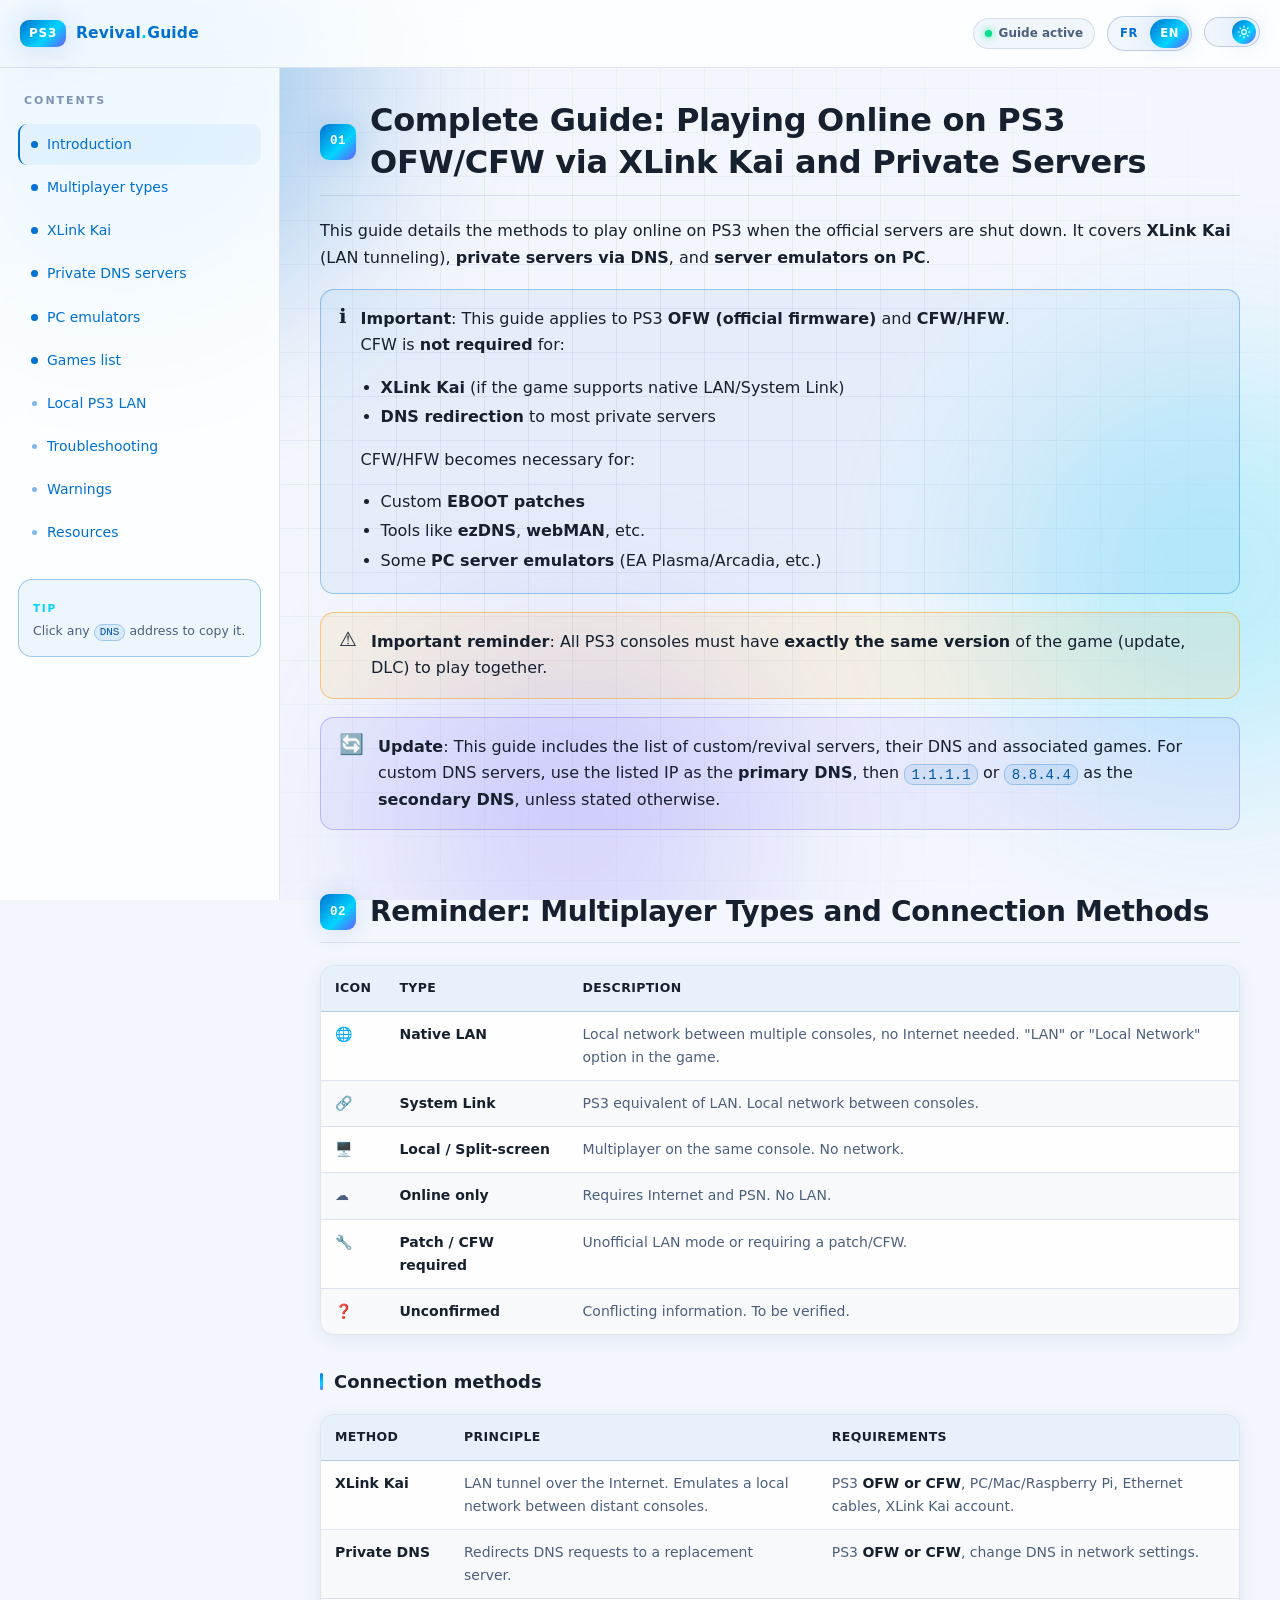
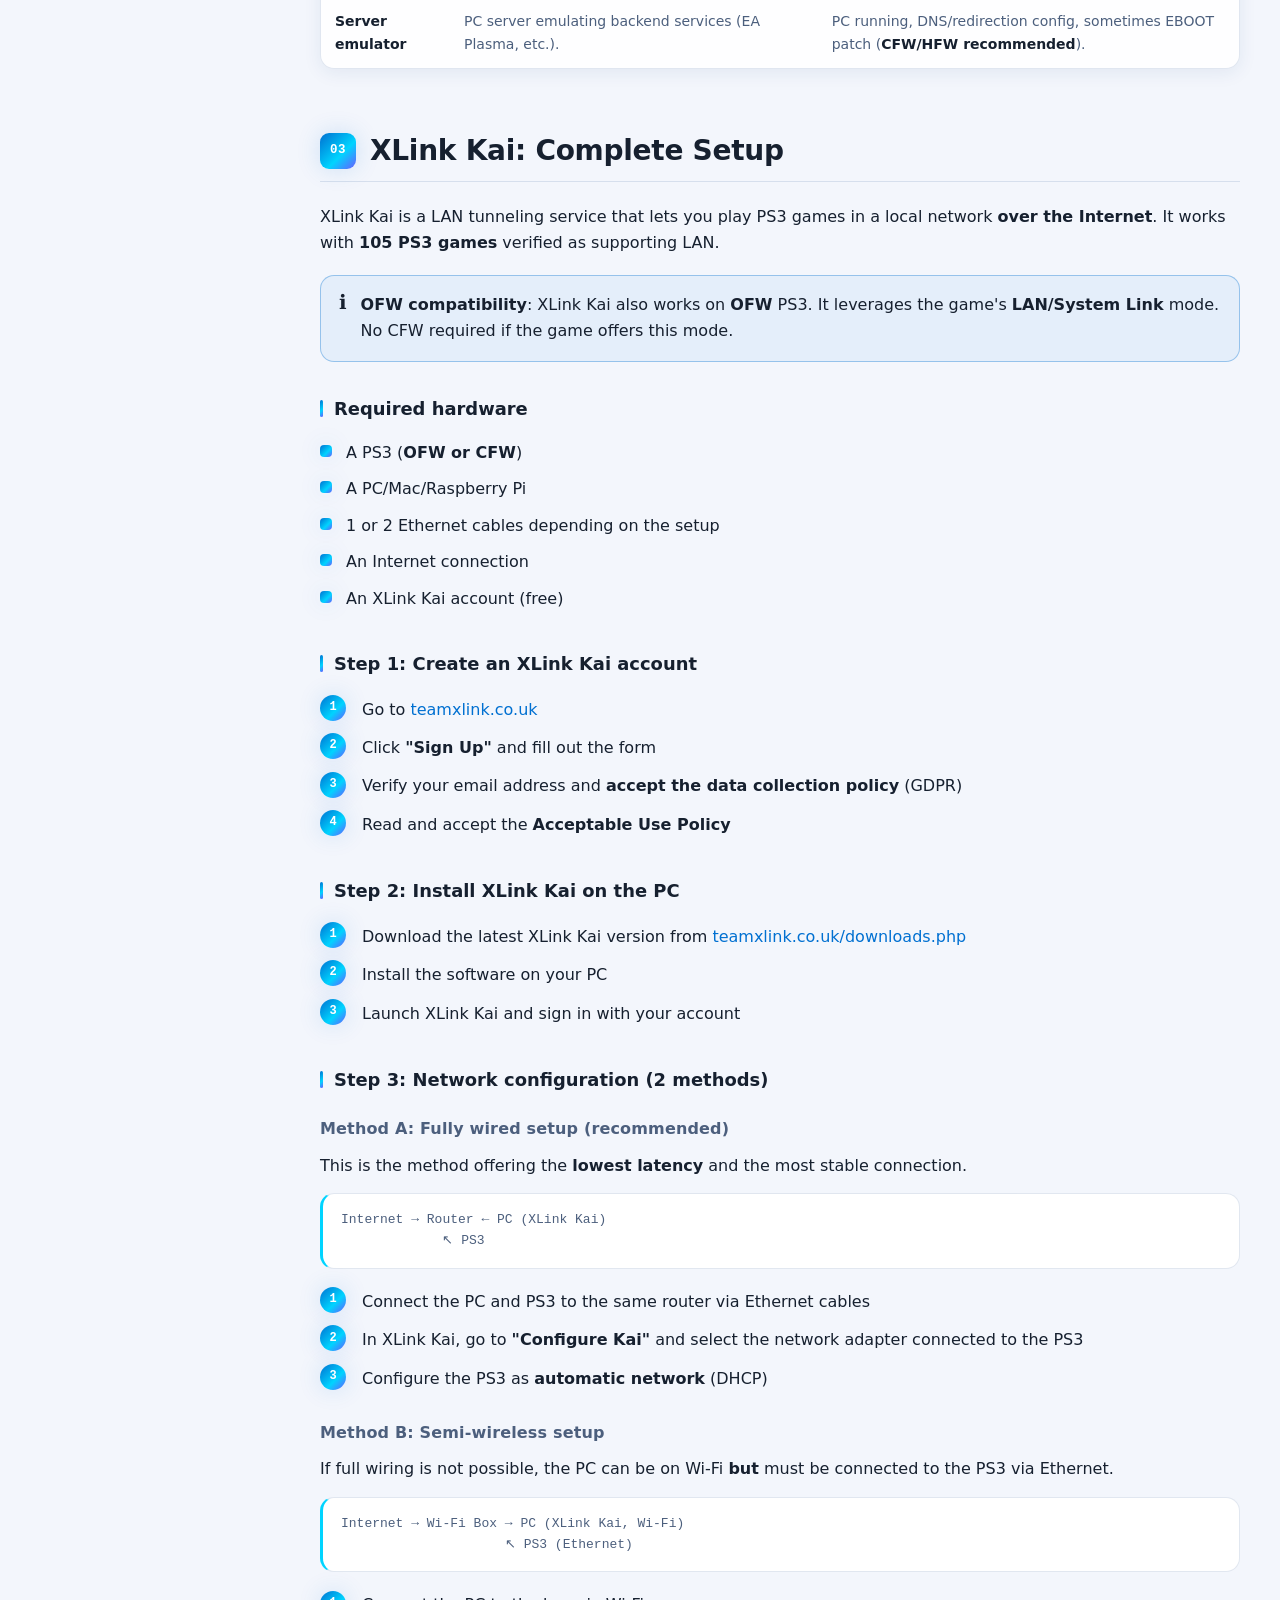
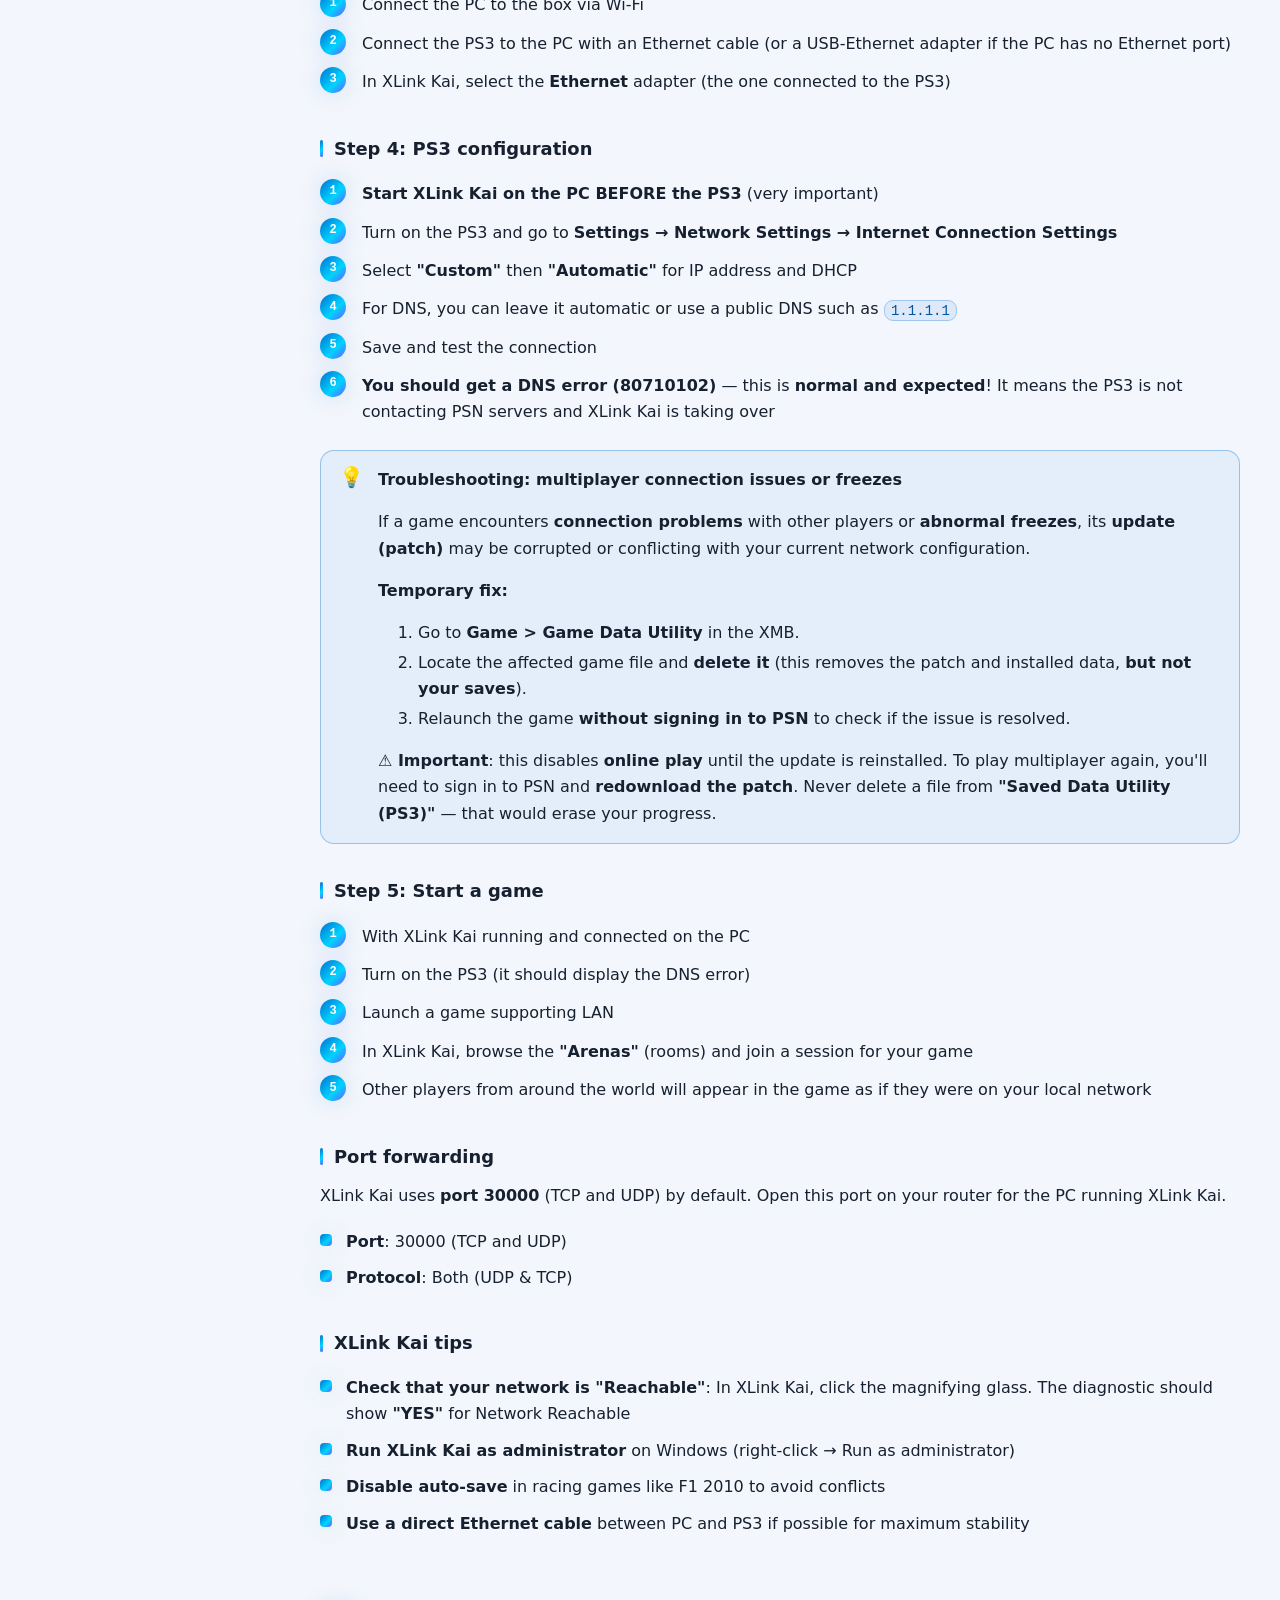
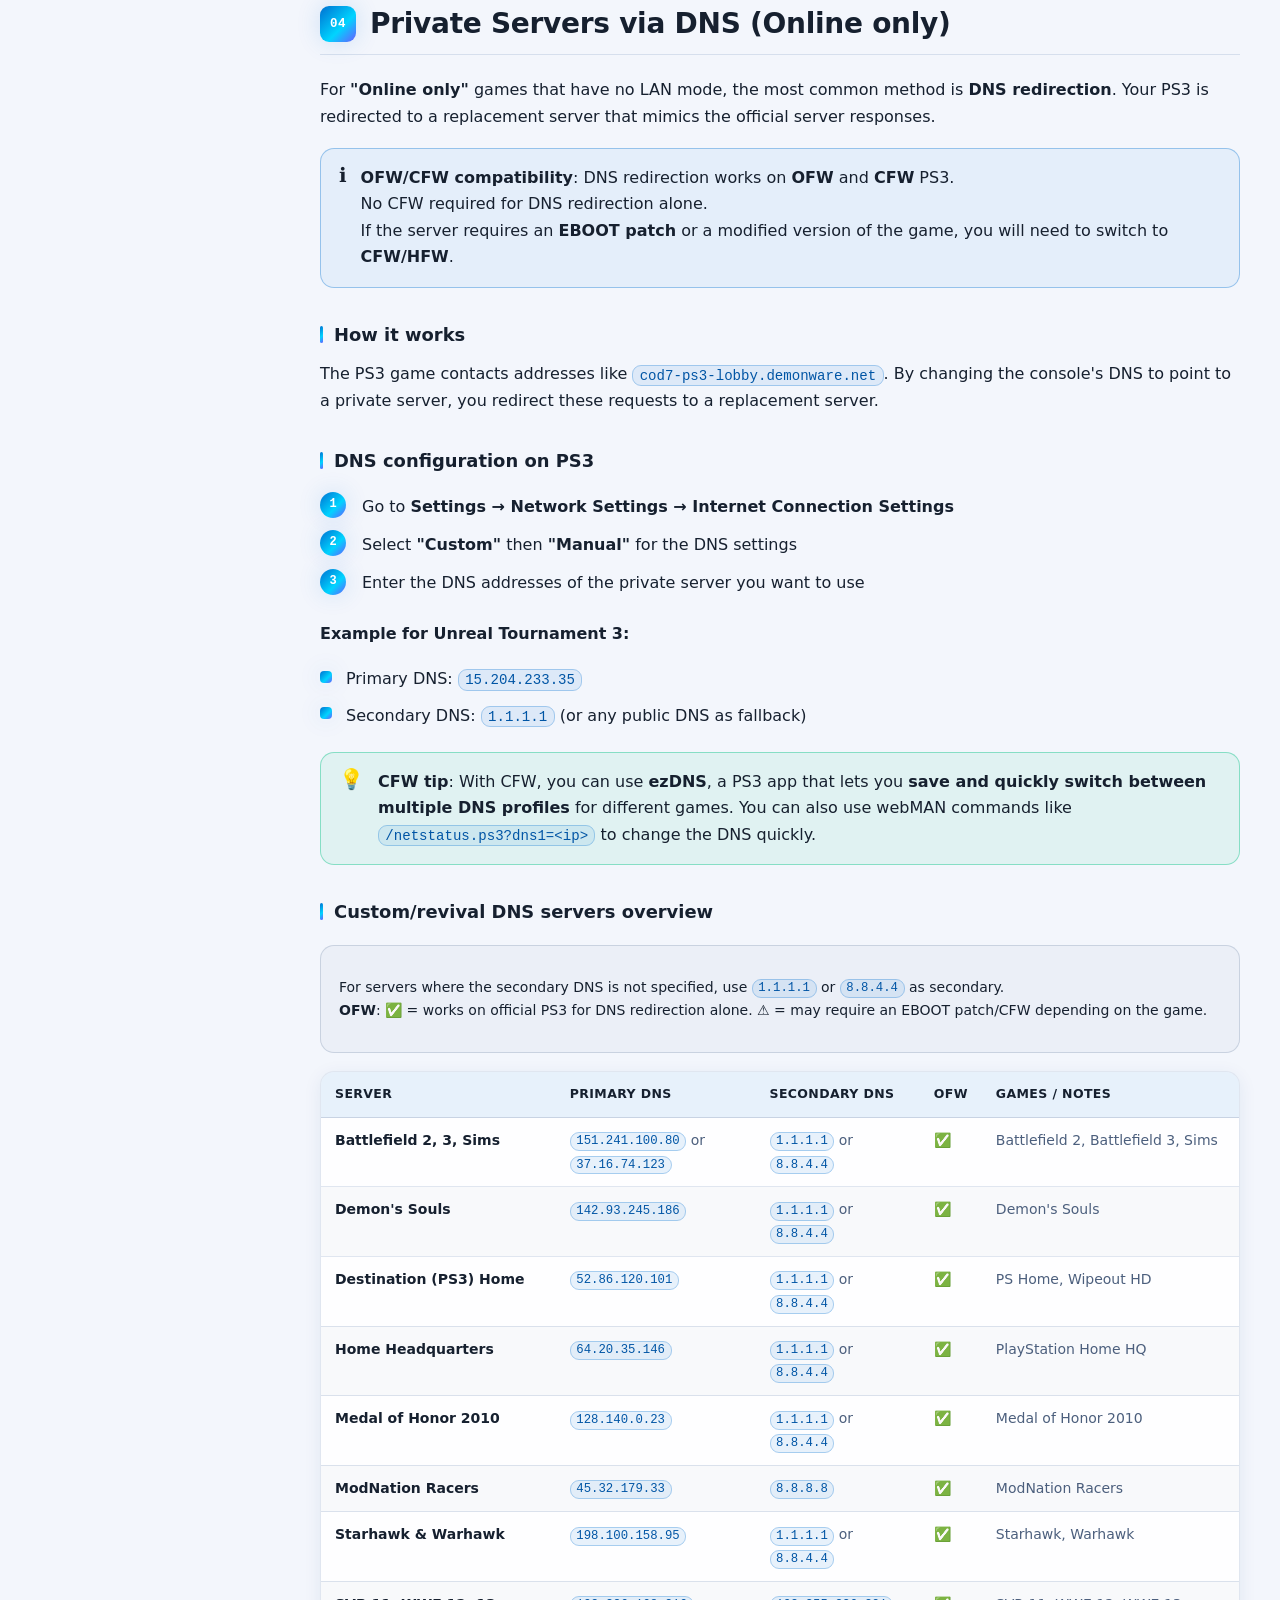
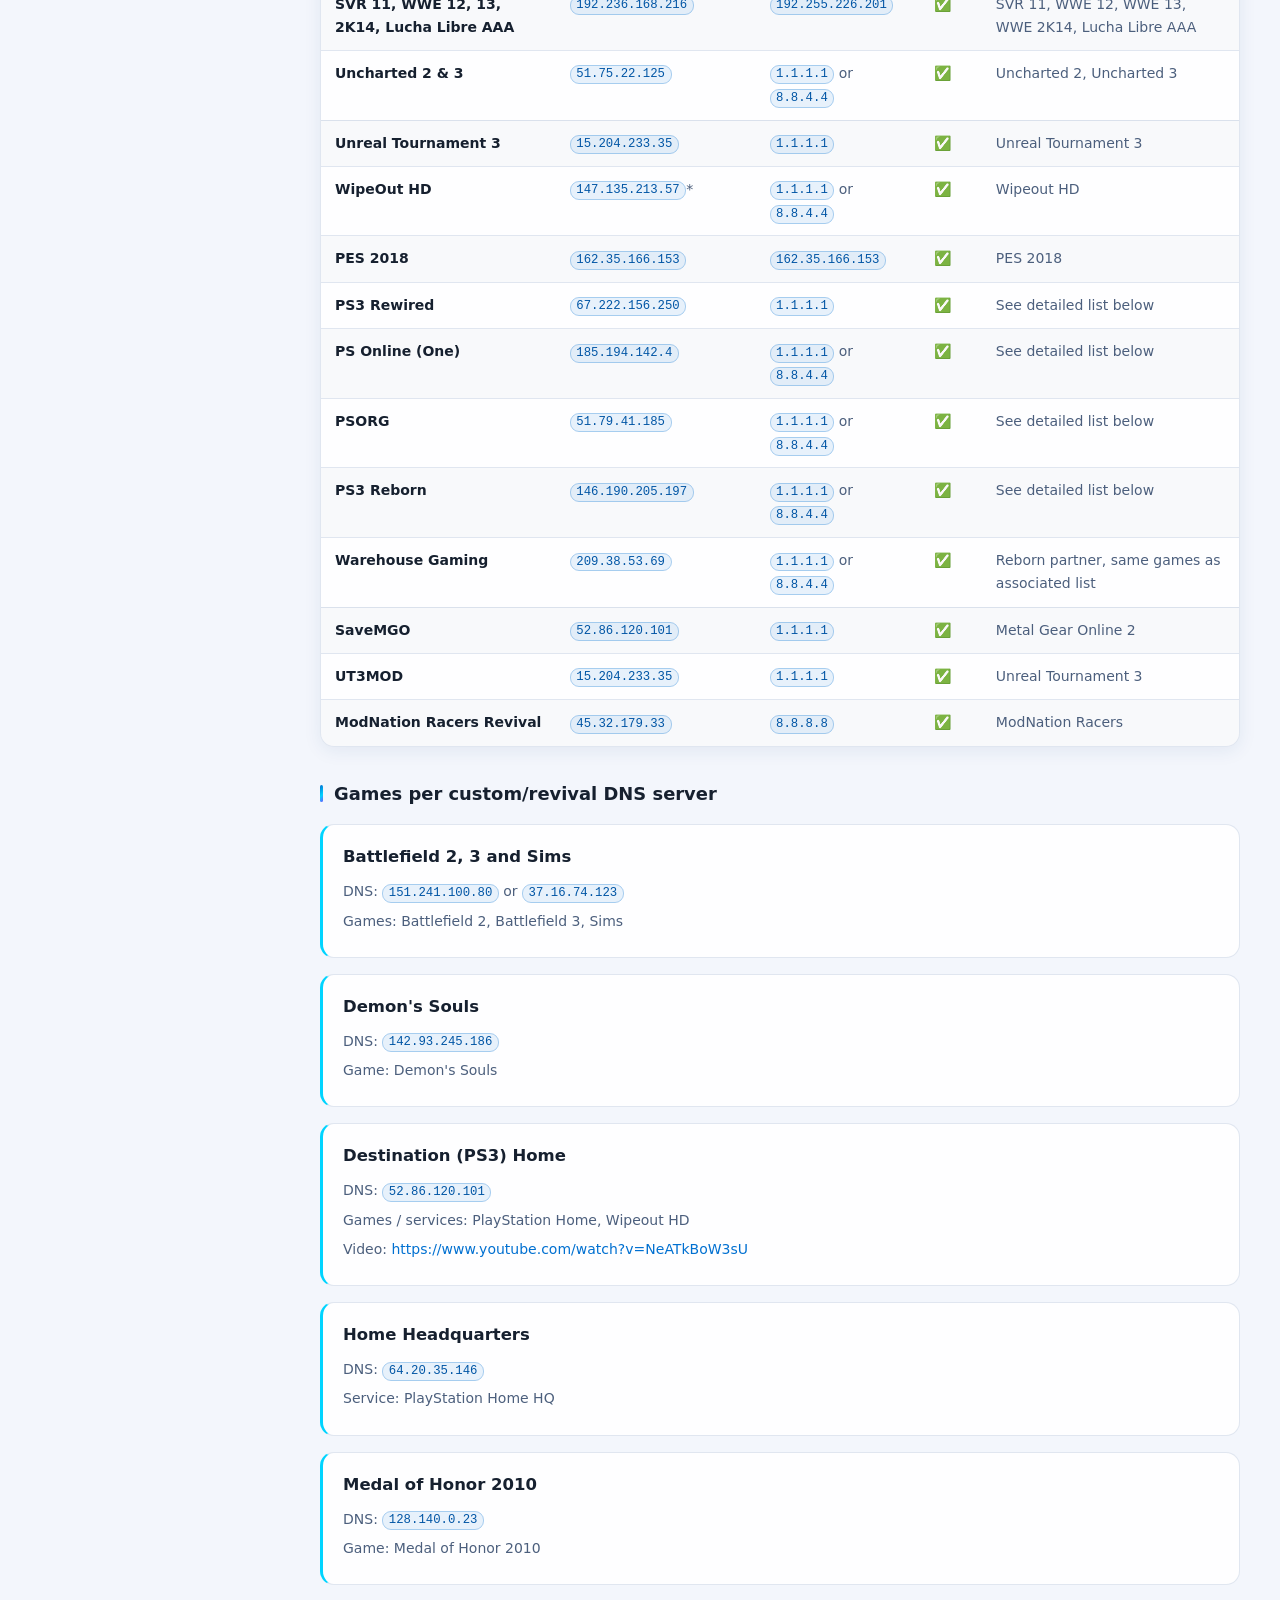
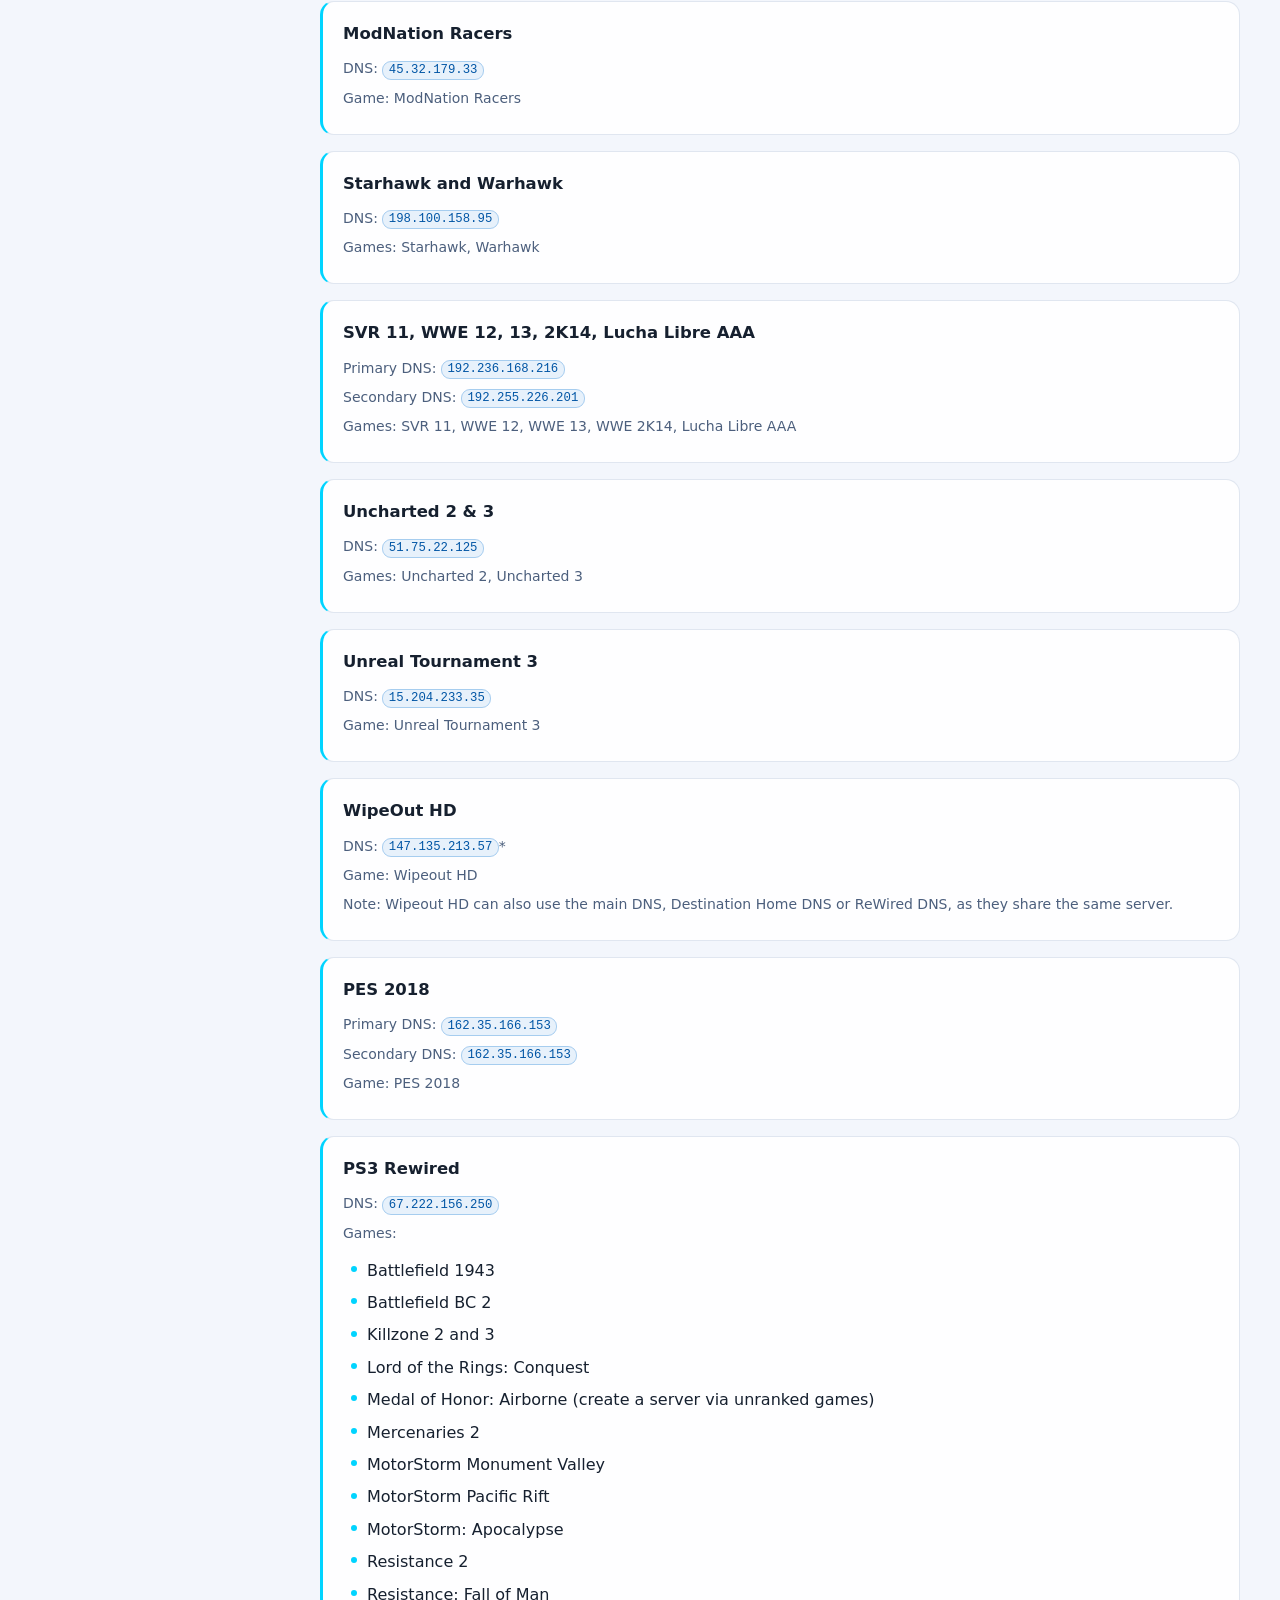
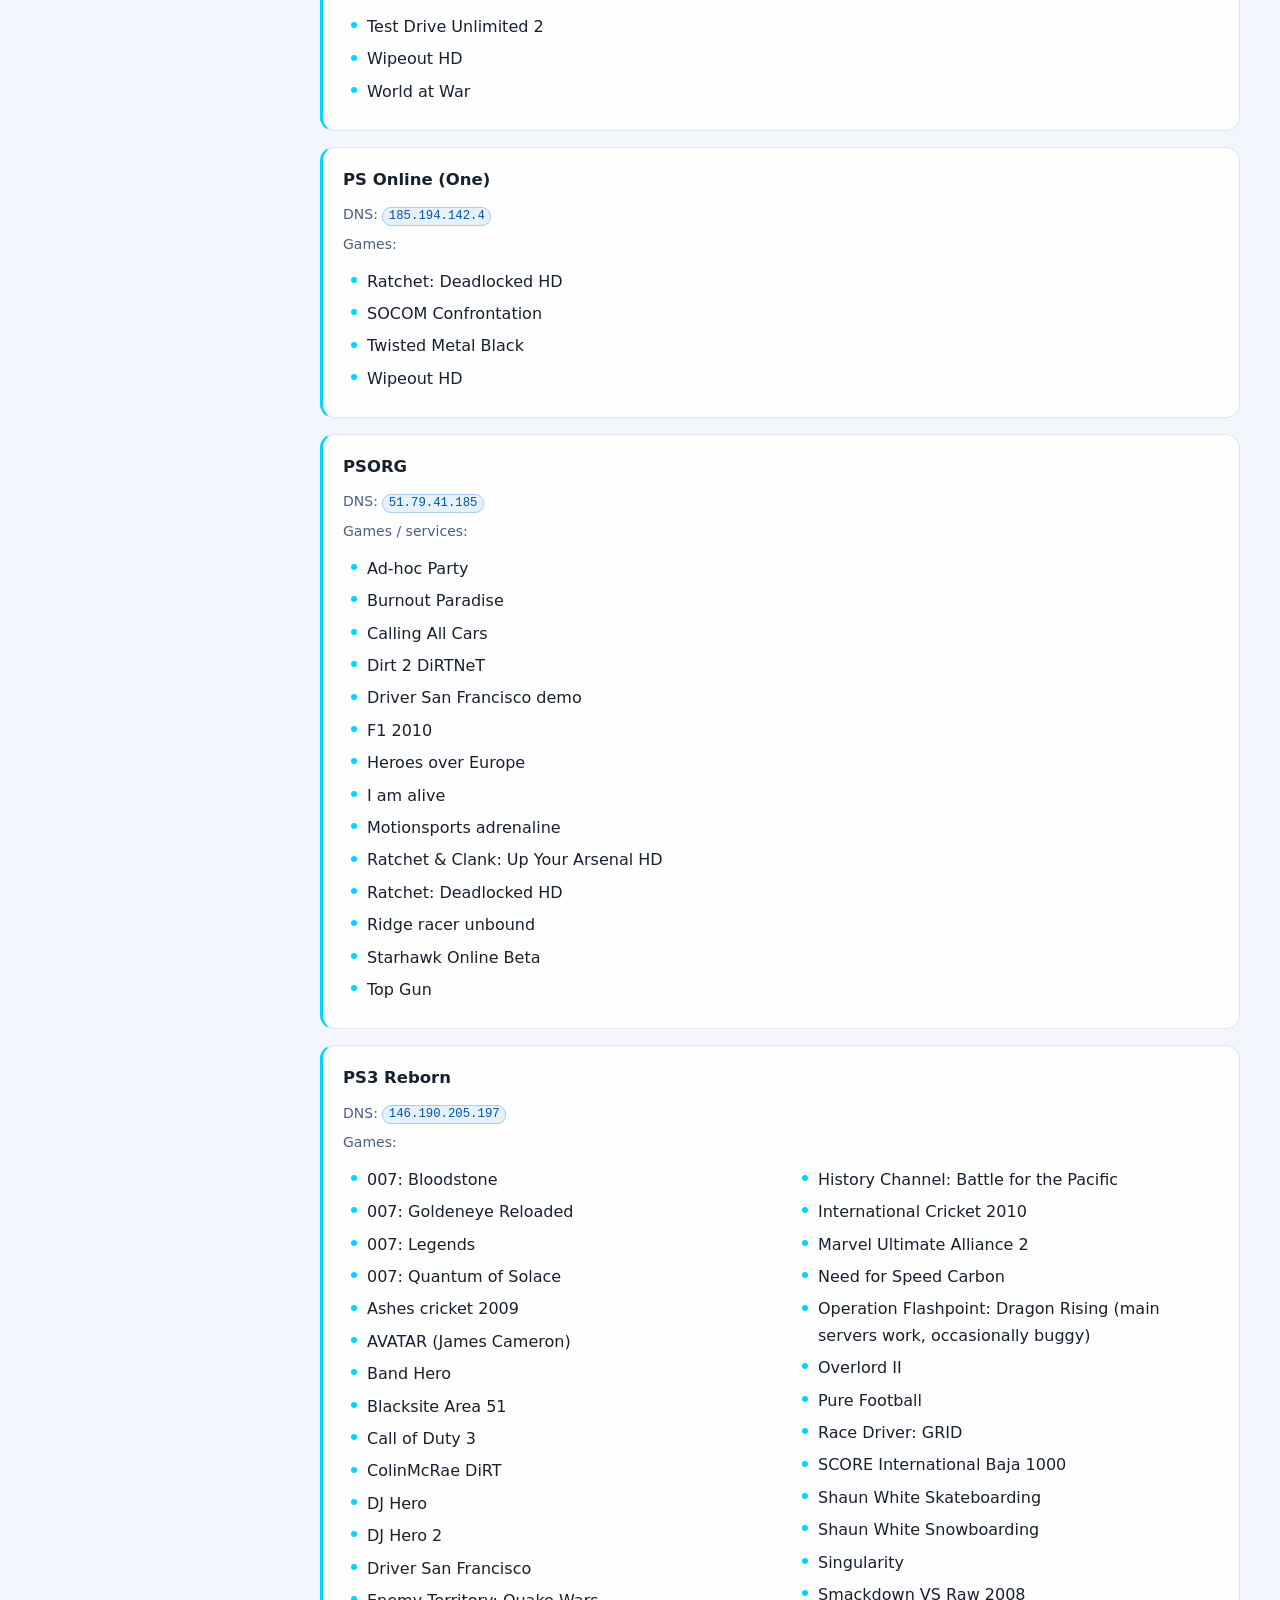
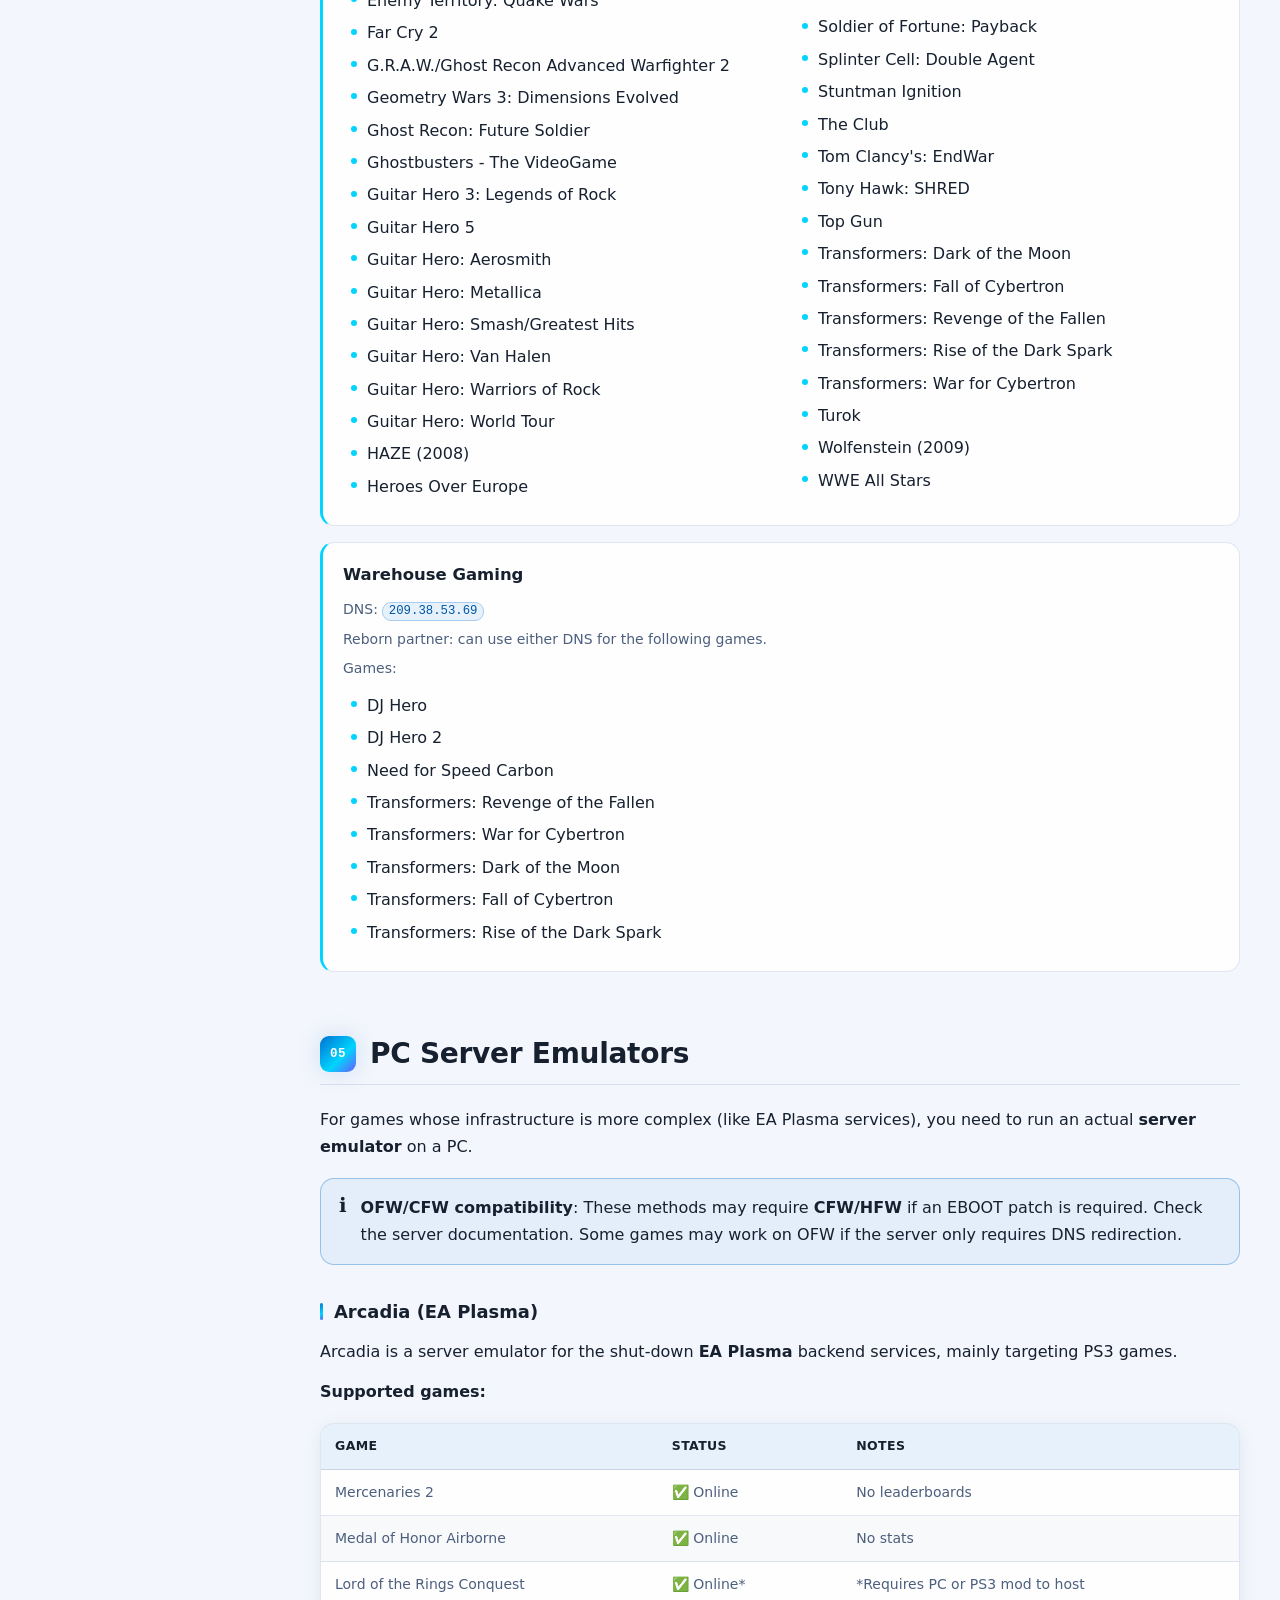
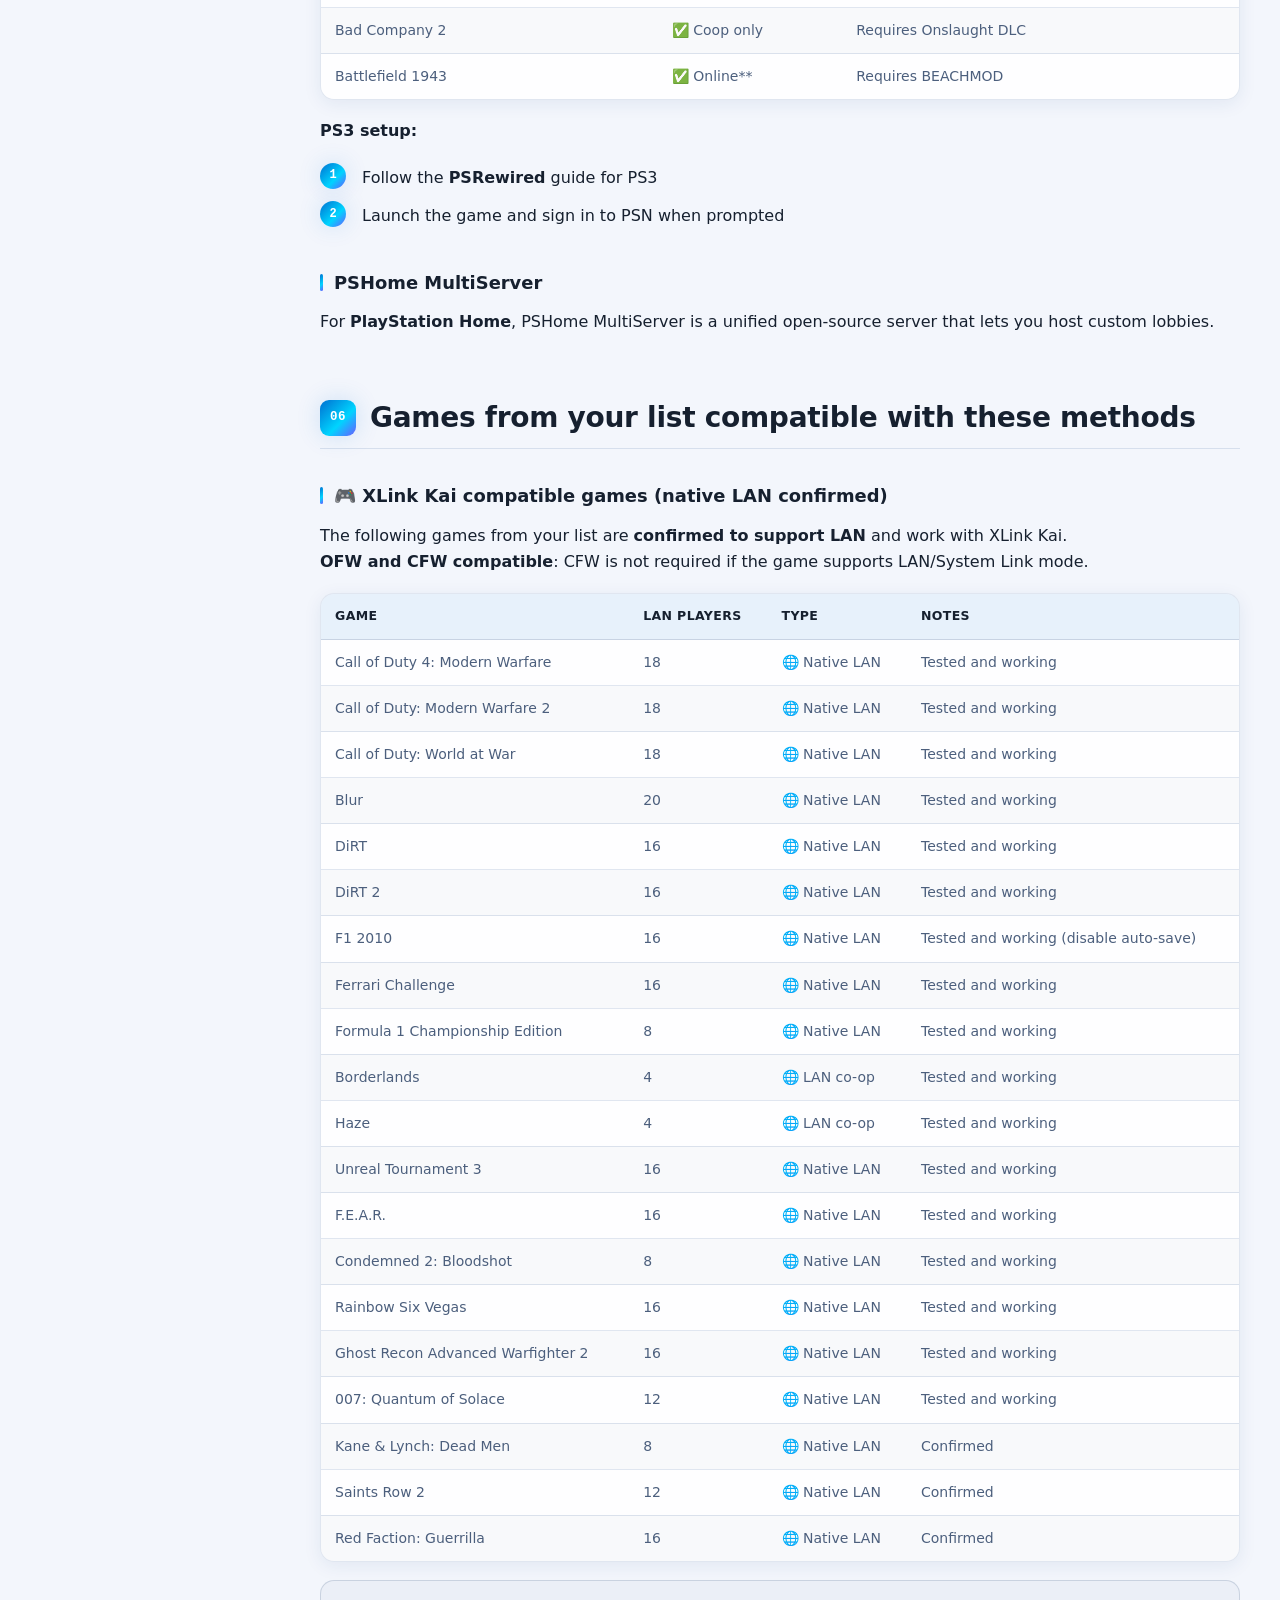
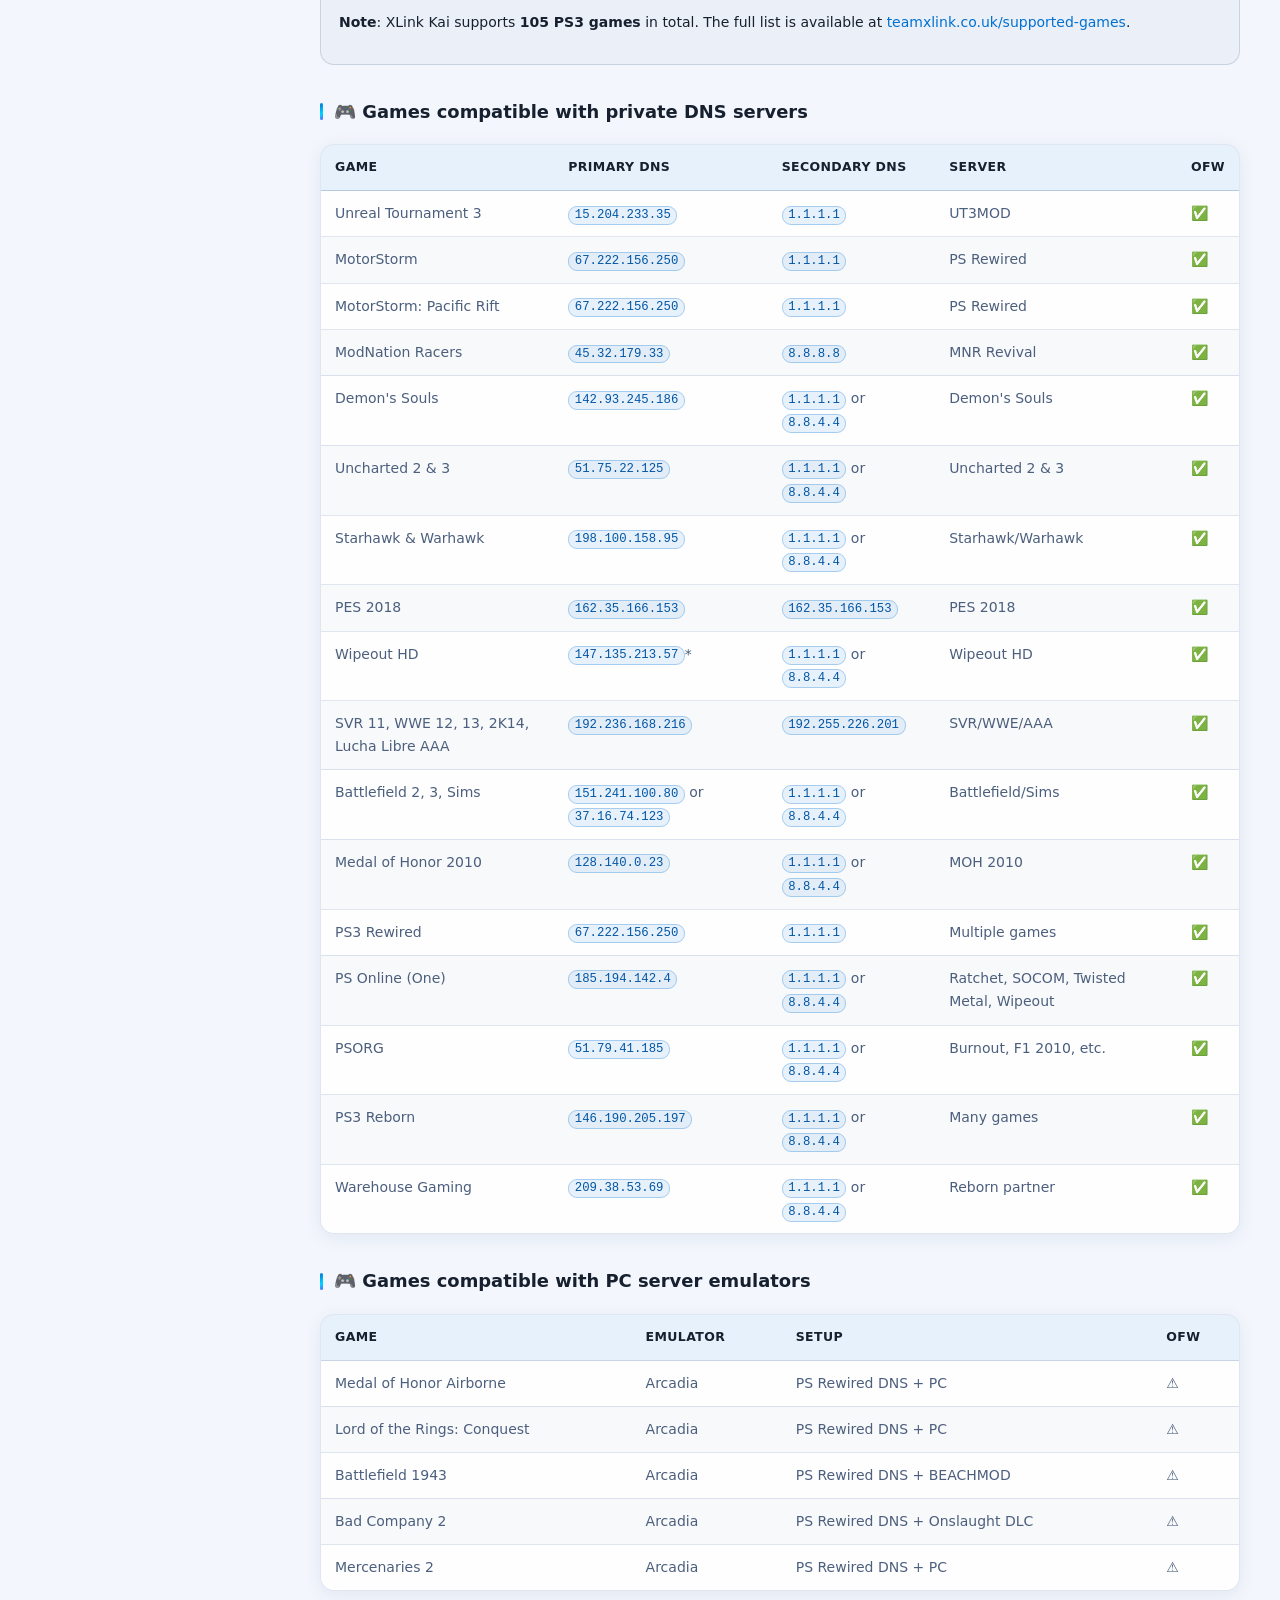
==== commit 94853221: "Rectification troubleshooting et Warm" ====
--- a/assets/html/en.html
+++ b/assets/html/en.html
@@ -270,10 +270,18 @@
           <li><strong>You should get a DNS error (80710102)</strong> — this is <strong>normal and expected</strong>! It means the PS3 is not contacting PSN servers and XLink Kai is taking over</li>
         </ol>
 
-        <div class="callout callout--warn">
-          <div class="callout__icon">⚠️</div>
+        <div class="callout callout--info">
+          <div class="callout__icon">💡</div>
           <div class="callout__content">
-            <p><strong>Warning</strong>: If you have <strong>game updates</strong> installed on the PS3 hard drive, you may not be able to connect with other players. Go to <strong>"Game Data Utility"</strong> and delete updates for the affected games.</p>
+            <p><strong>Troubleshooting: multiplayer connection issues or freezes</strong></p>
+            <p>If a game encounters <strong>connection problems</strong> with other players or <strong>abnormal freezes</strong>, its <strong>update (patch)</strong> may be corrupted or conflicting with your current network configuration.</p>
+            <p><strong>Temporary fix:</strong></p>
+            <ol>
+              <li>Go to <strong>Game &gt; Game Data Utility</strong> in the XMB.</li>
+              <li>Locate the affected game file and <strong>delete it</strong> (this removes the patch and installed data, <strong>but not your saves</strong>).</li>
+              <li>Relaunch the game <strong>without signing in to PSN</strong> to check if the issue is resolved.</li>
+            </ol>
+            <p><strong>⚠️ Important</strong>: this disables <strong>online play</strong> until the update is reinstalled. To play multiplayer again, you'll need to sign in to PSN and <strong>redownload the patch</strong>. Never delete a file from <strong>"Saved Data Utility (PS3)"</strong> — that would erase your progress.</p>
           </div>
         </div>
 
@@ -762,7 +770,7 @@
             <tbody>
               <tr><td>DNS error on PS3</td><td>✅ <strong>Normal</strong>! It's the sign XLink Kai is working.</td></tr>
               <tr><td>"Network Not Reachable"</td><td>Open port 30000 (TCP/UDP) on your router. Check that your firewall isn't blocking XLink Kai.</td></tr>
-              <tr><td>Can't join other players</td><td>Delete game updates in "Game Data Utility" on PS3.</td></tr>
+              <tr><td>Can't join other players</td><td>Check that <strong>all PS3 consoles are using the same version</strong> of the game (patch, DLC). As a last resort, delete the patch in <strong>"Game Data Utility"</strong> (⚠️ disables online play until the patch is reinstalled).</td></tr>
               <tr><td>PS3 doesn't detect XLink Kai</td><td><strong>Start XLink Kai BEFORE the PS3</strong>. Check the correct network adapter is selected in "Configure Kai".</td></tr>
               <tr><td>High latency</td><td>Use a fully wired connection. Avoid Wi-Fi for the PS3.</td></tr>
             </tbody>
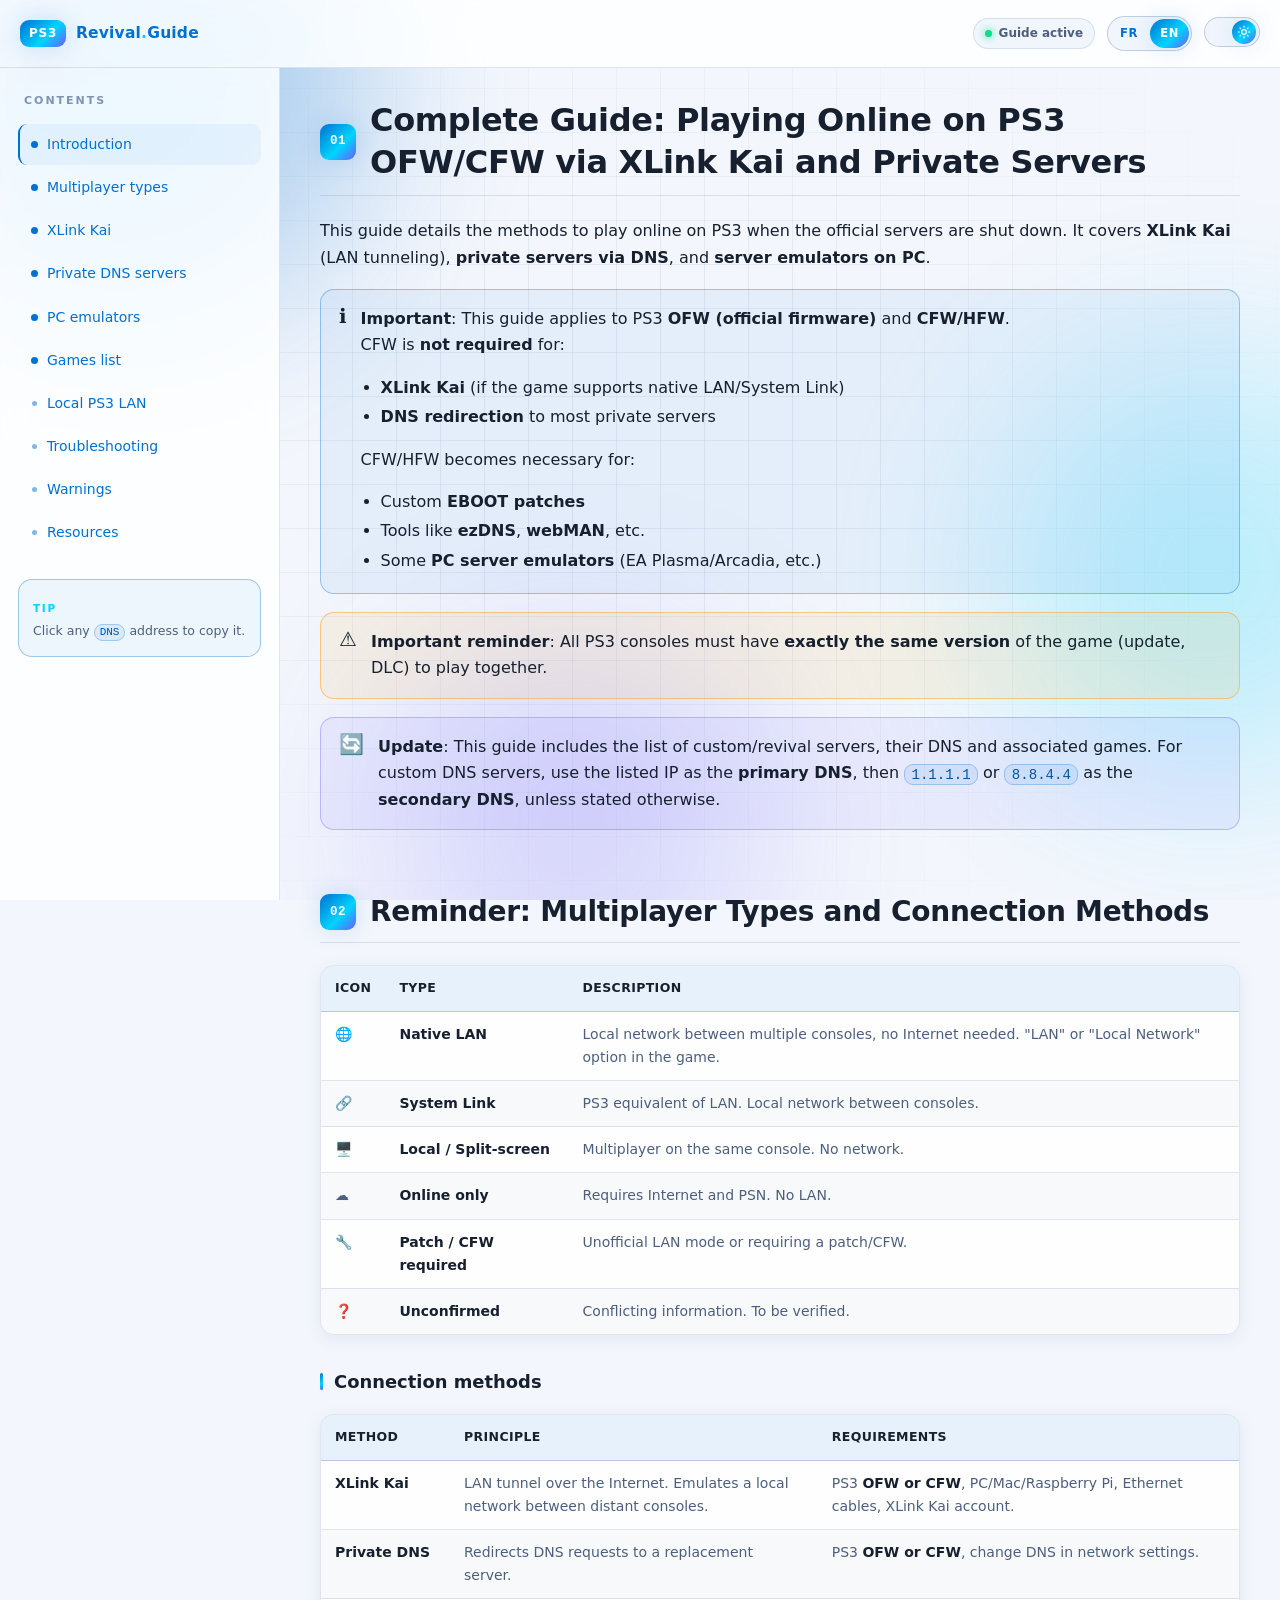
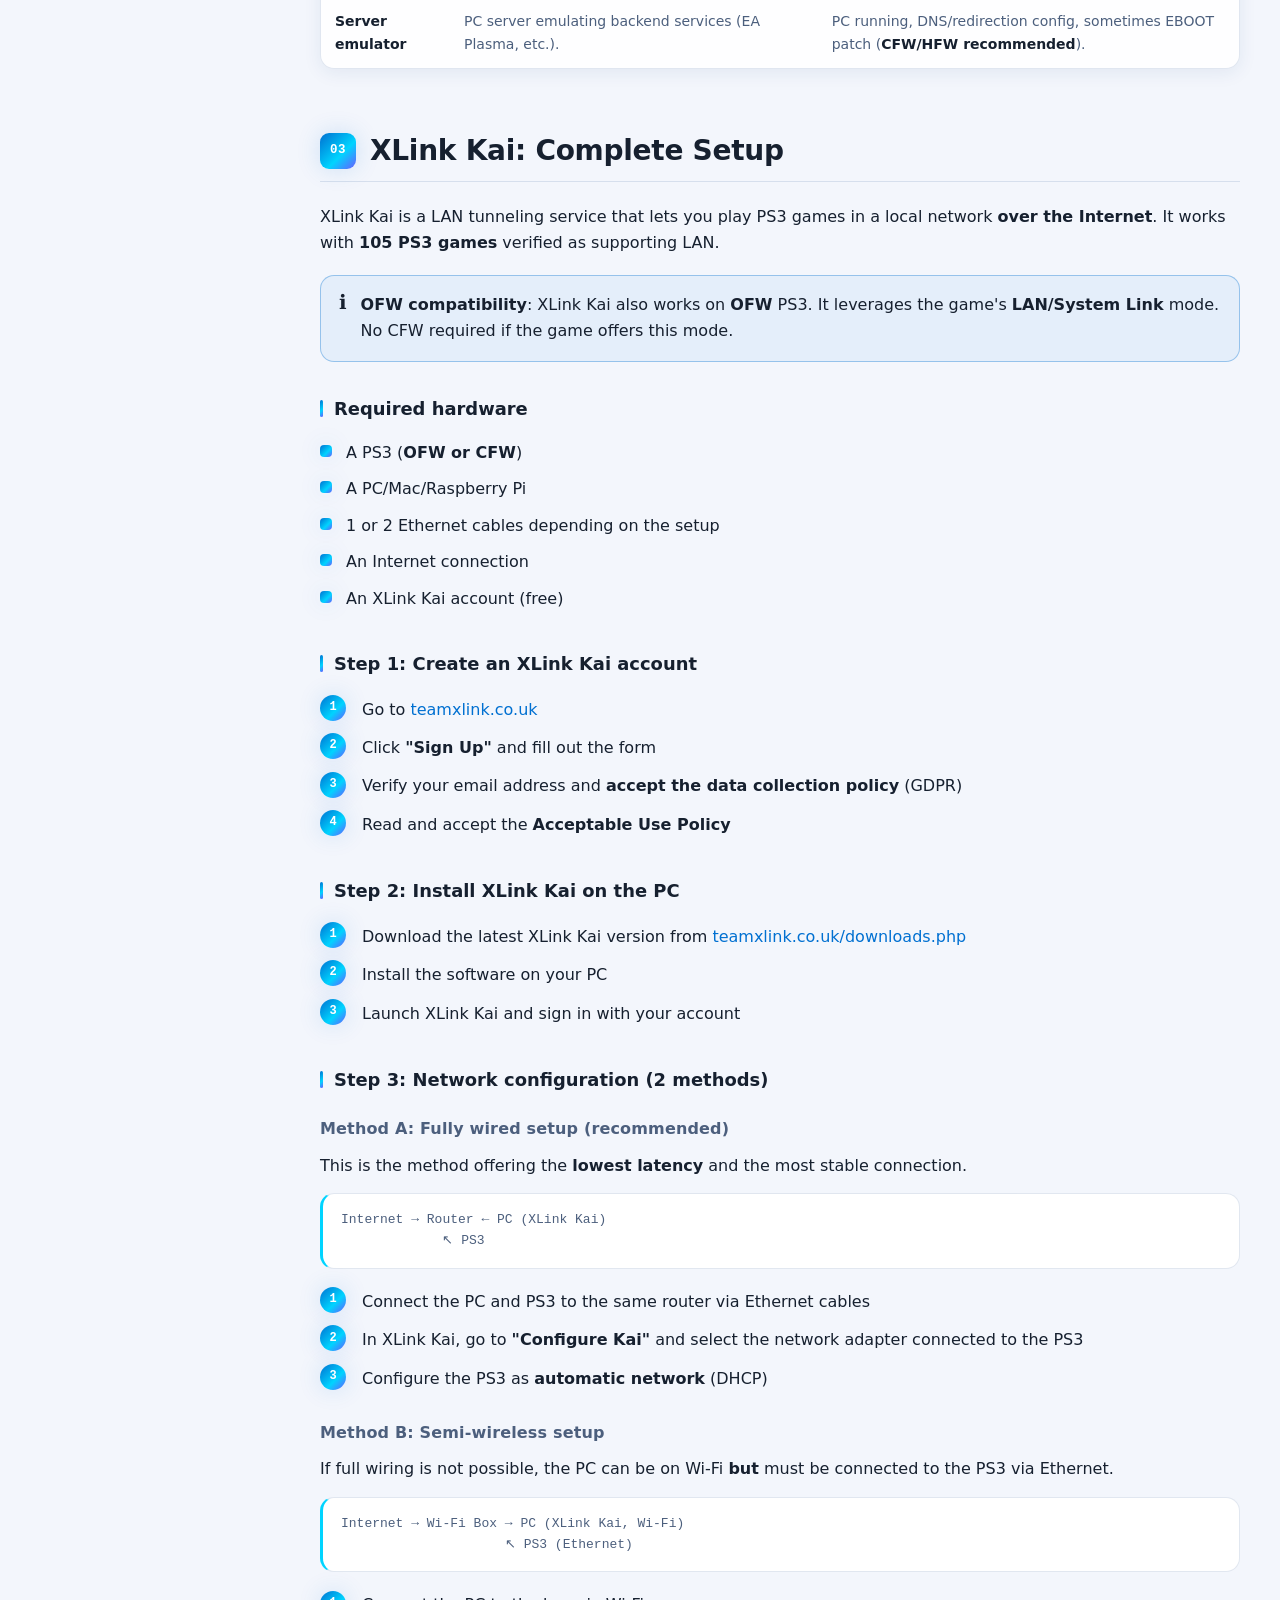
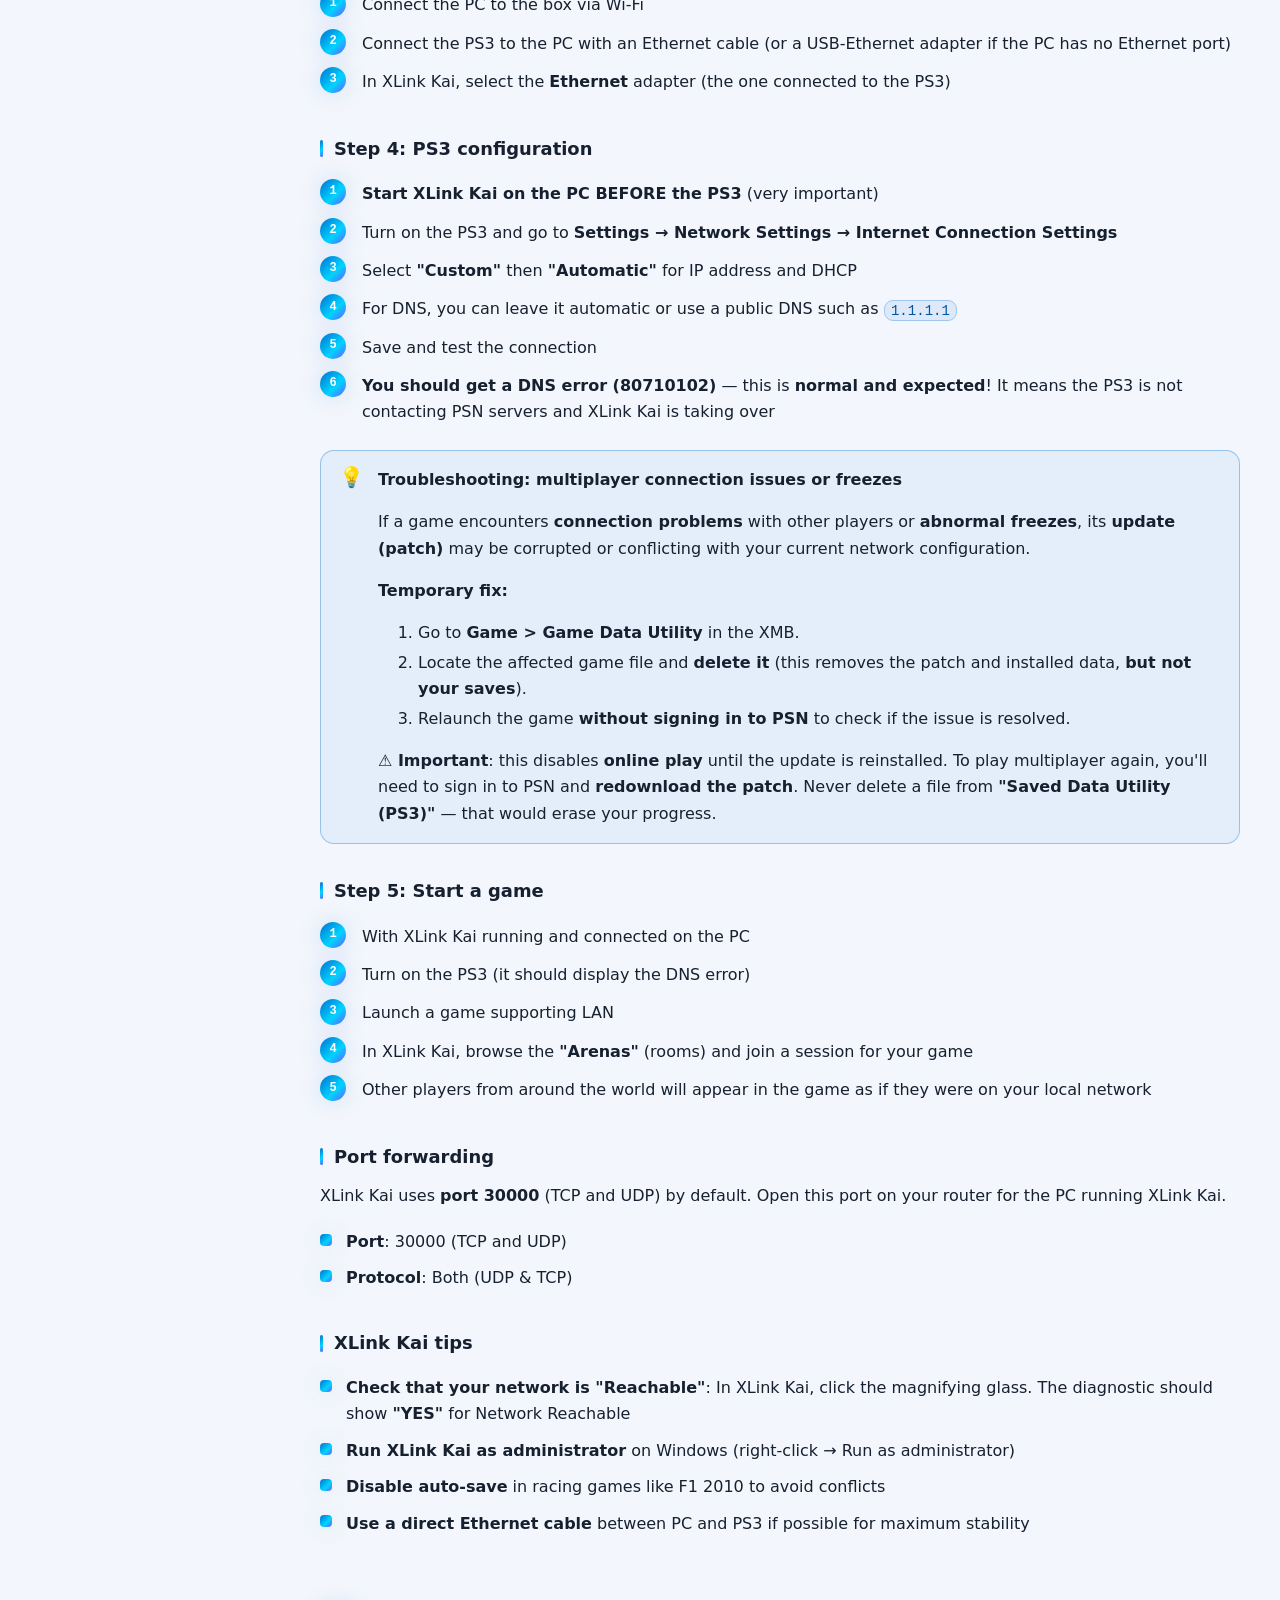
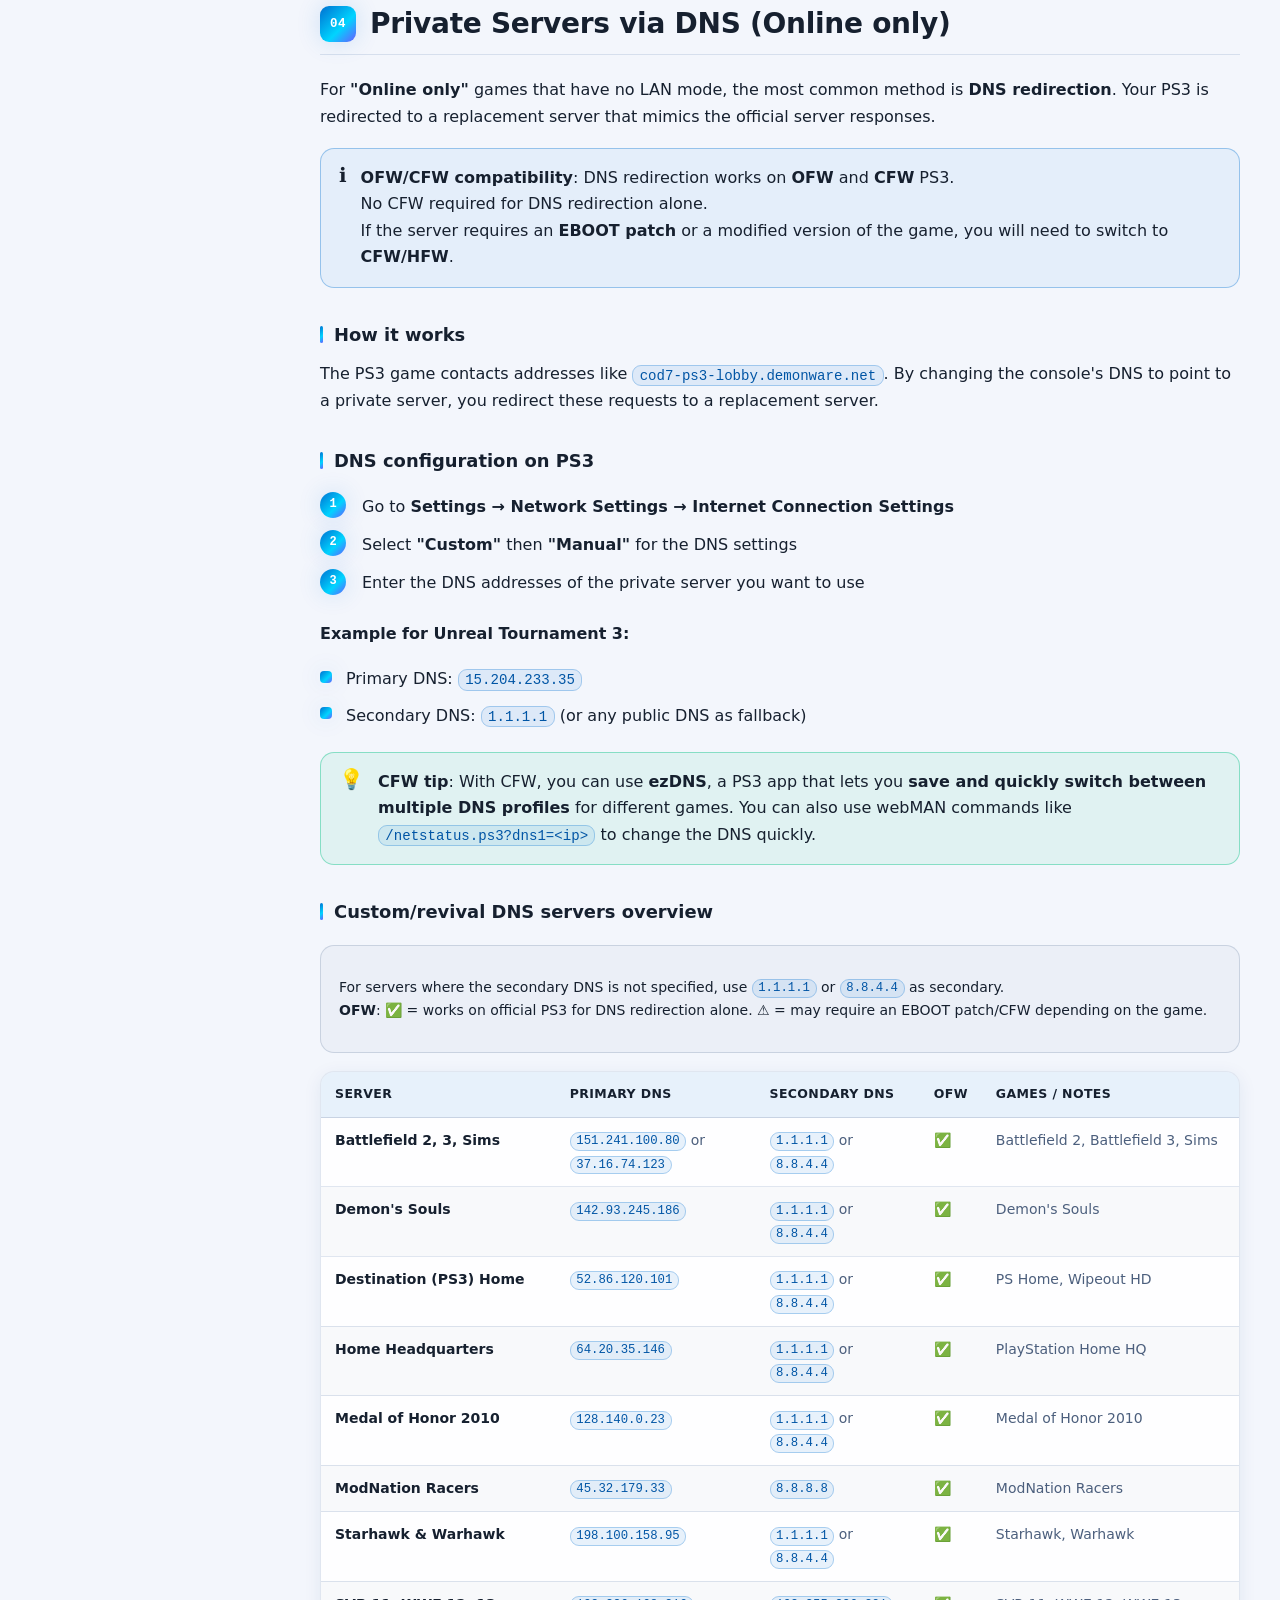
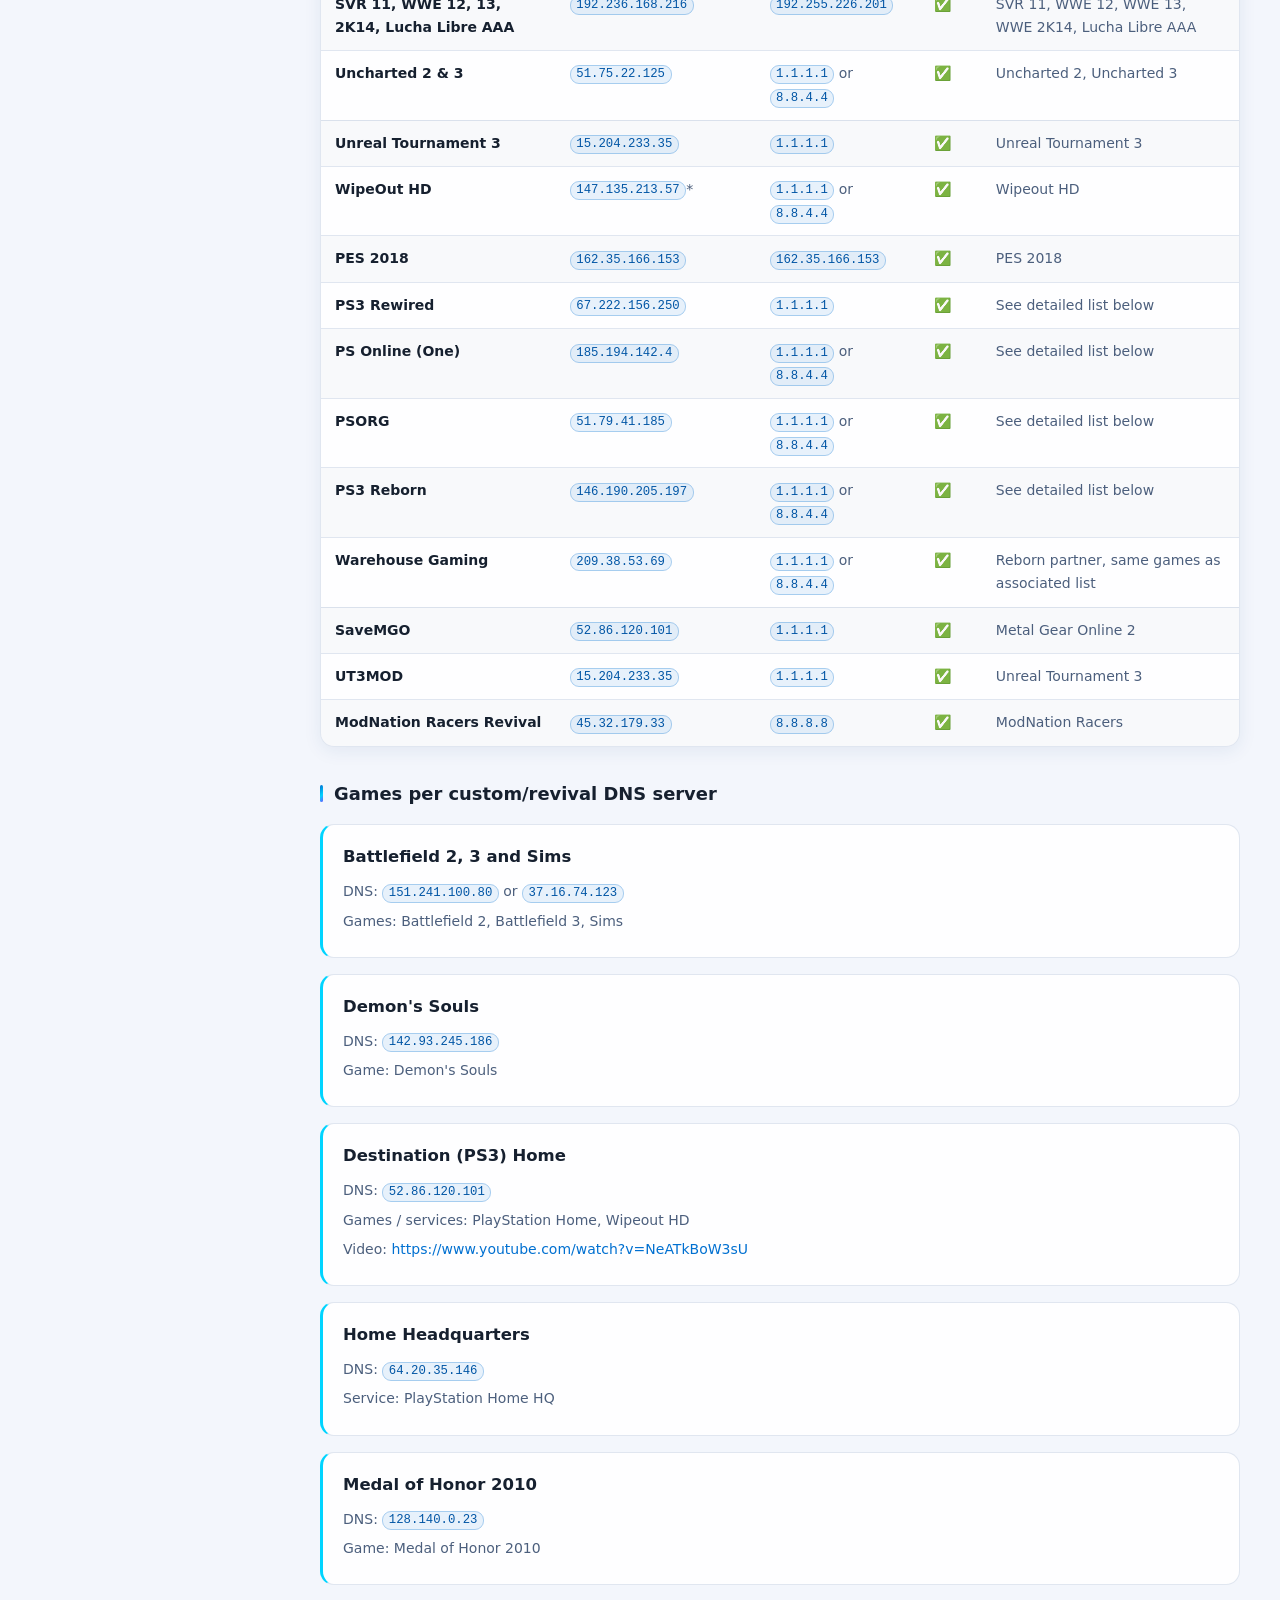
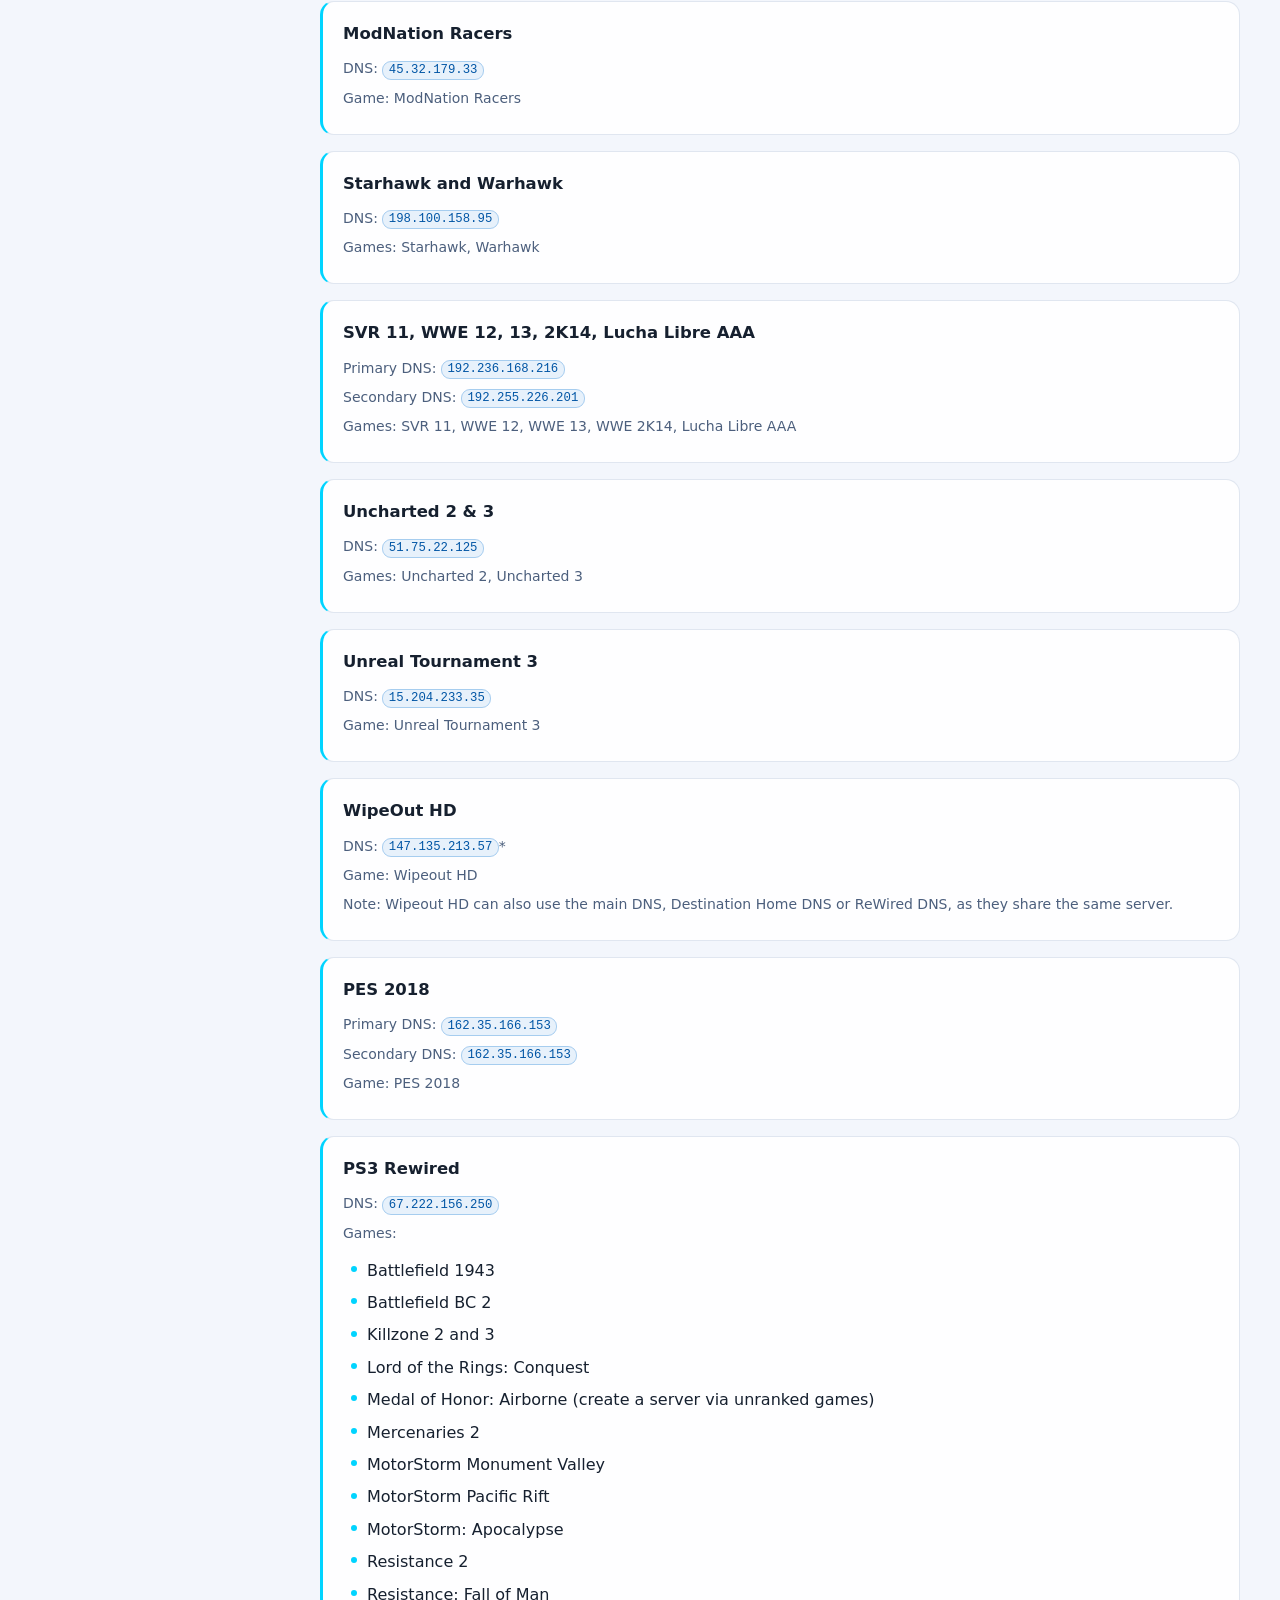
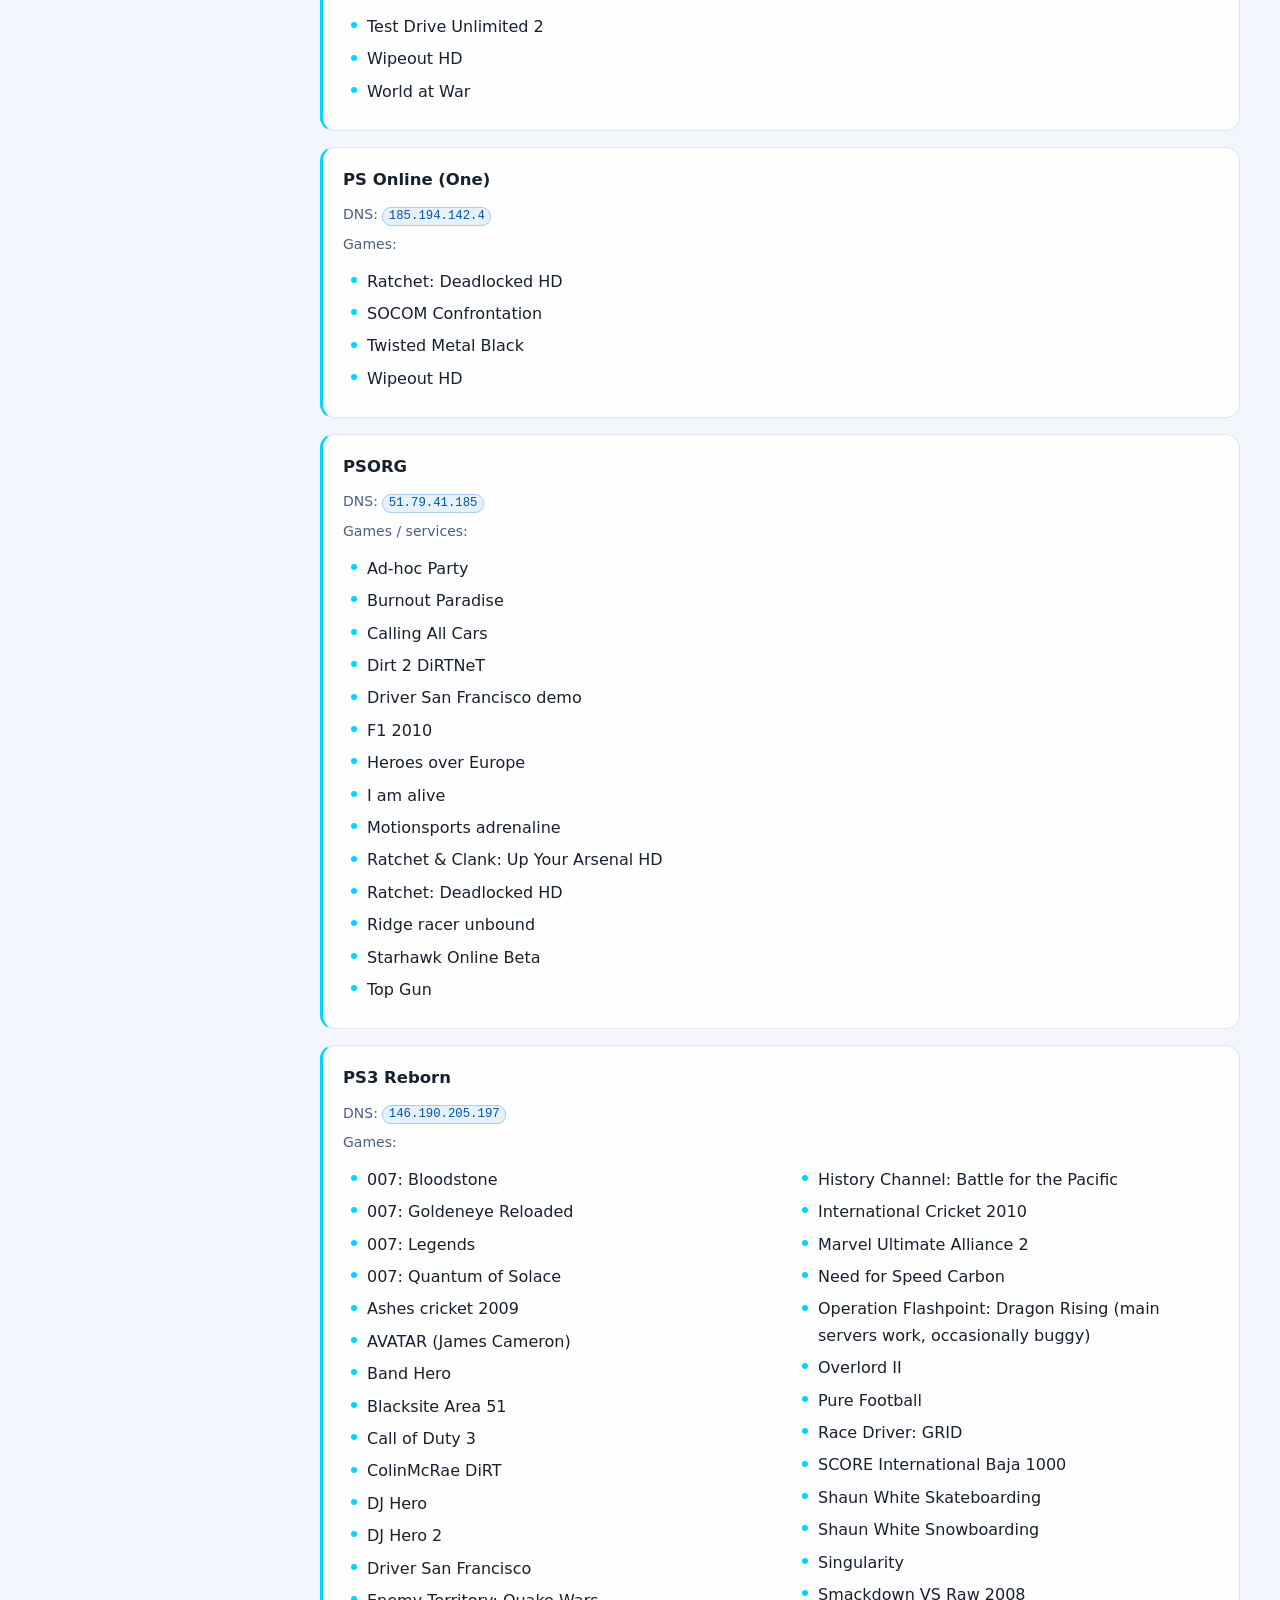
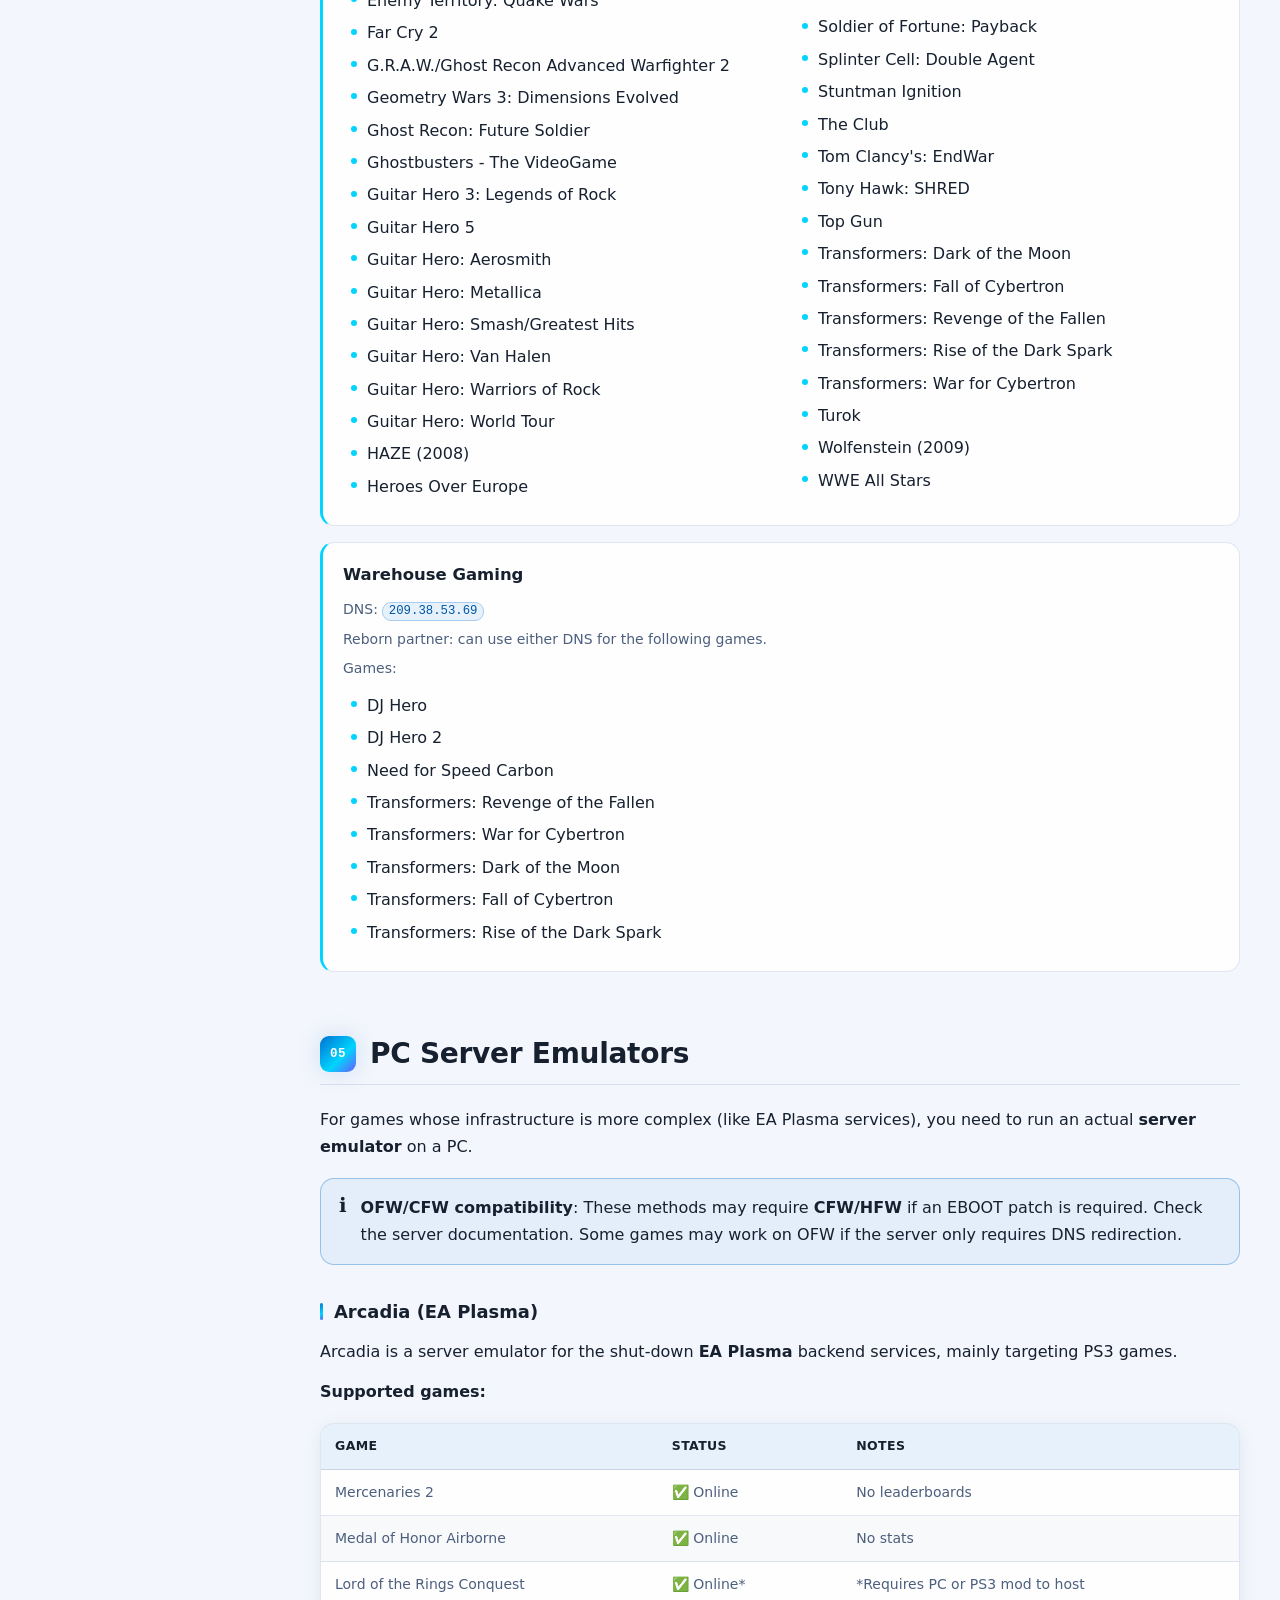
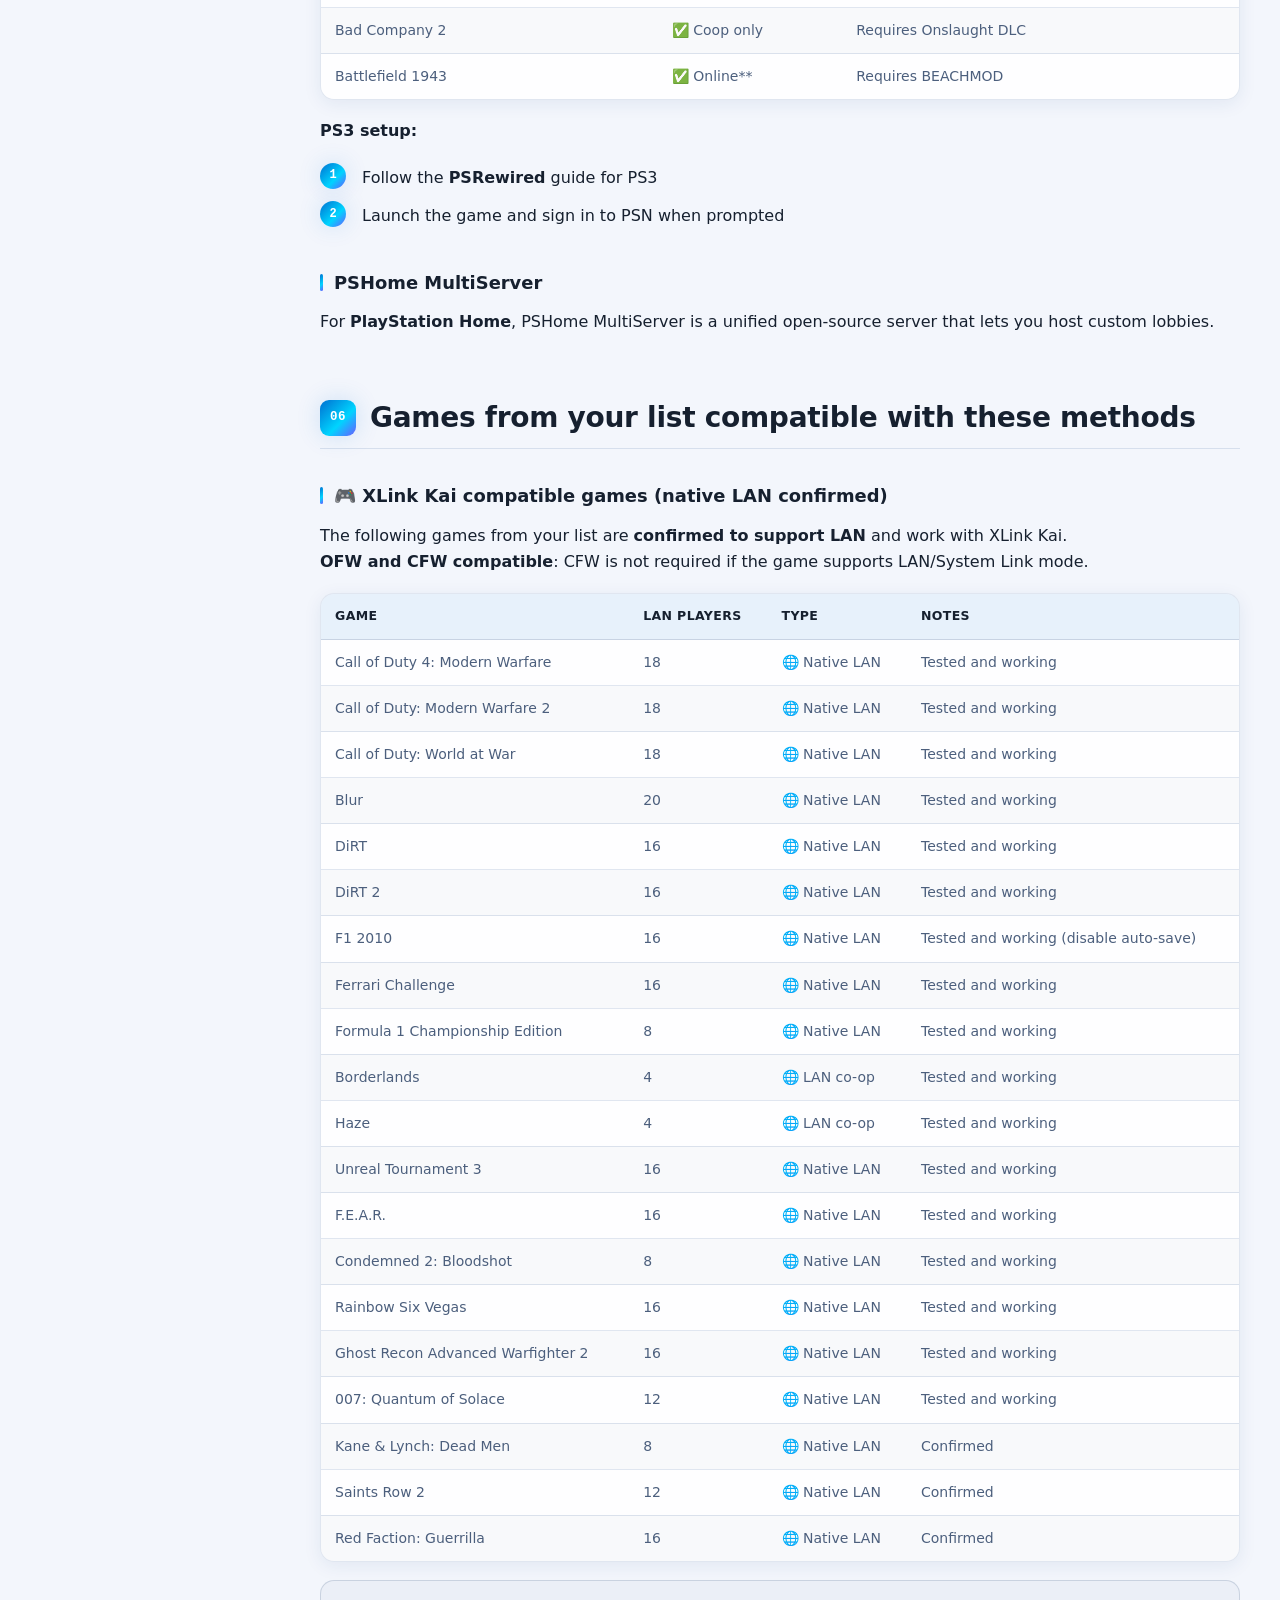
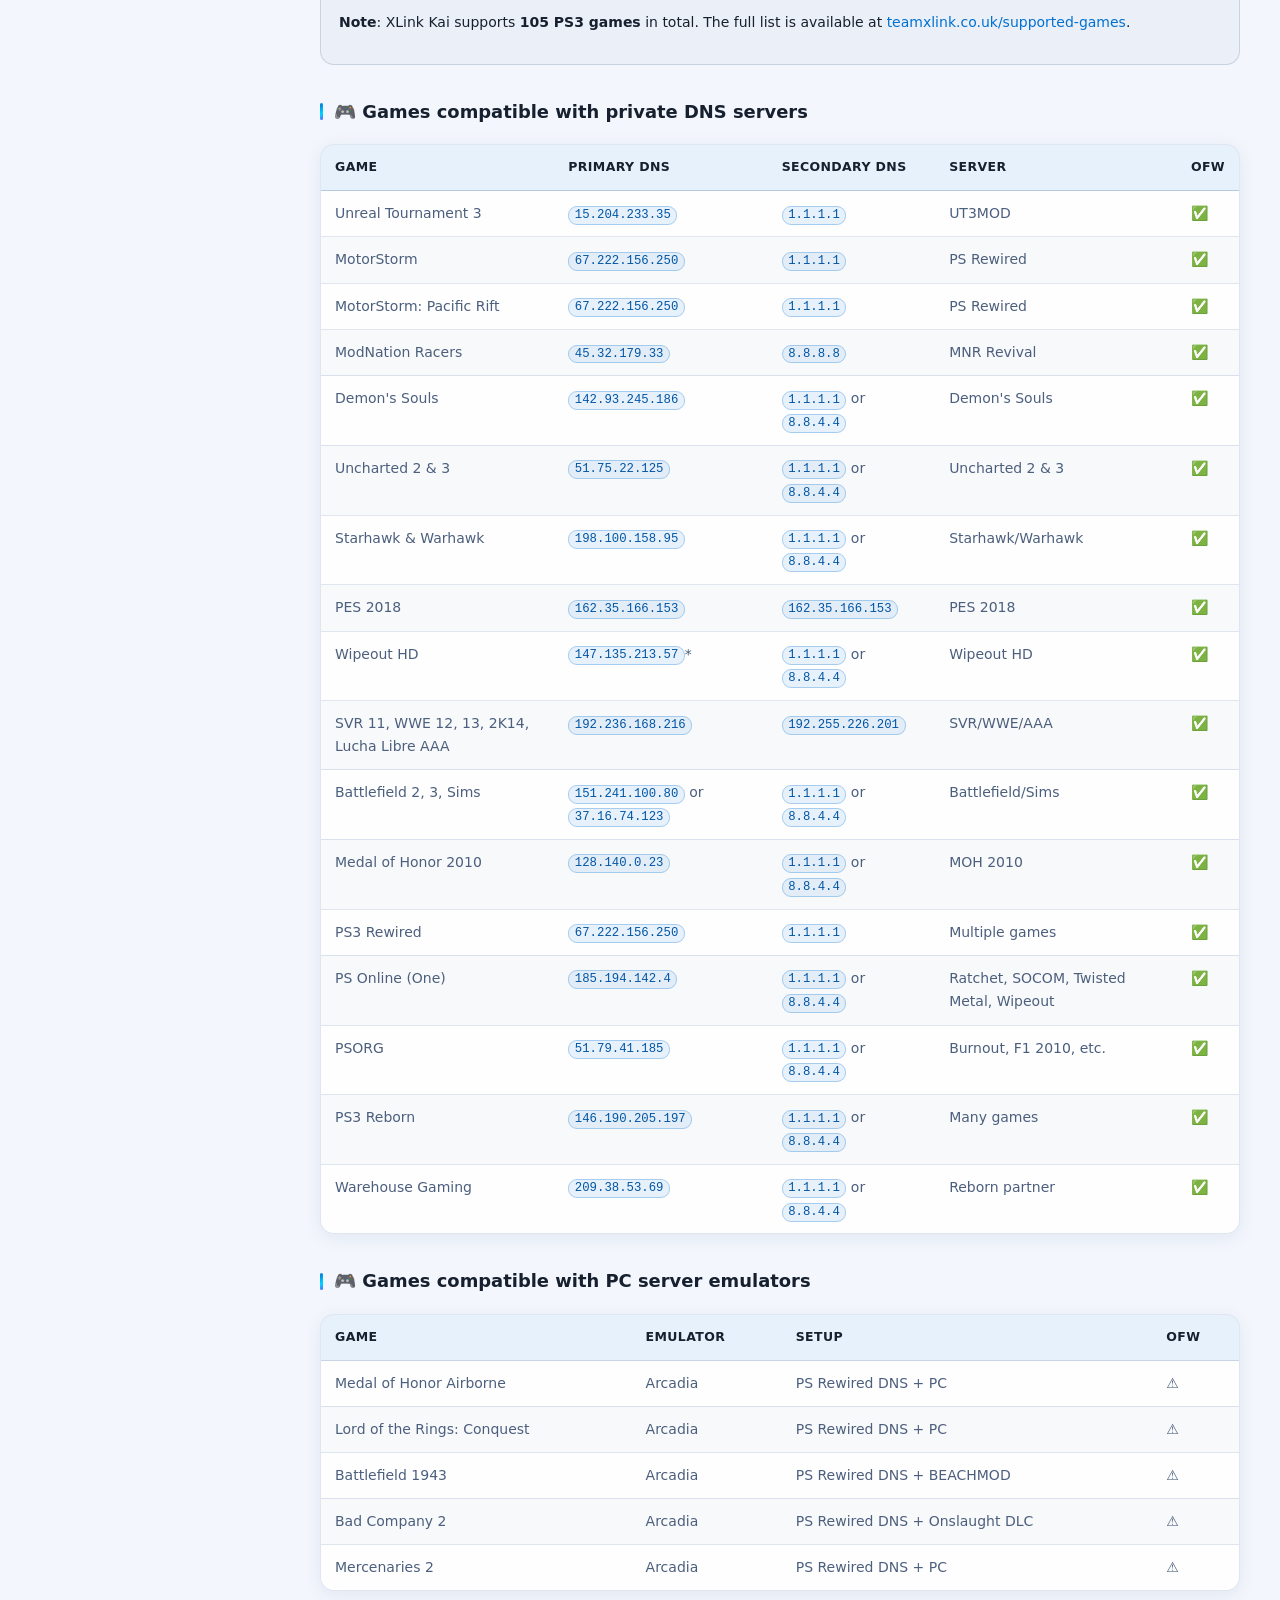
==== commit b8f74763: "Ra MAJ site.webmanifest" ====
--- a/assets/html/en.html
+++ b/assets/html/en.html
@@ -9,7 +9,7 @@
   <meta name="author" content="PS3 Revival Community">
 
   <!-- PWA -->
-  <link rel="manifest" href="../../site.manifest">
+  <link rel="manifest" href="../../site.webmanifest">
   <meta name="mobile-web-app-capable" content="yes">
   <meta name="apple-mobile-web-app-capable" content="yes">
   <meta name="apple-mobile-web-app-status-bar-style" content="black-translucent">
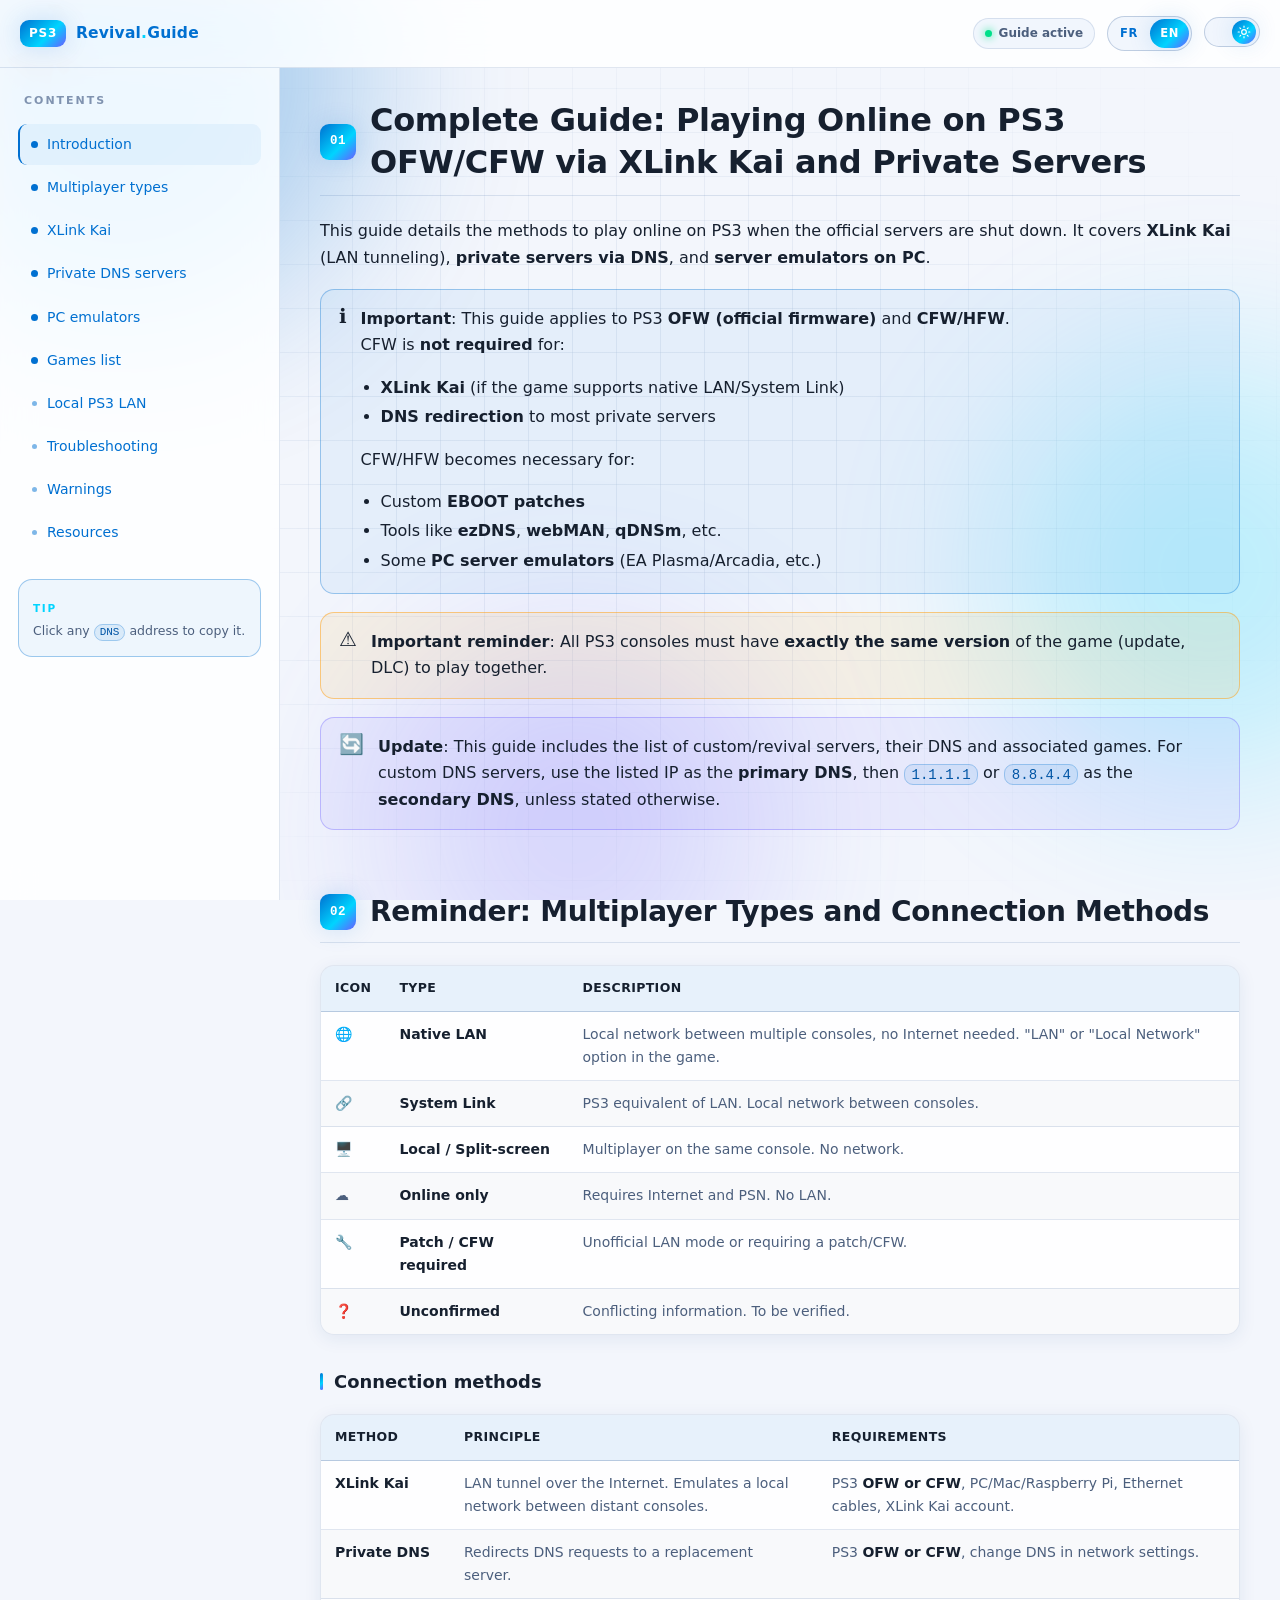
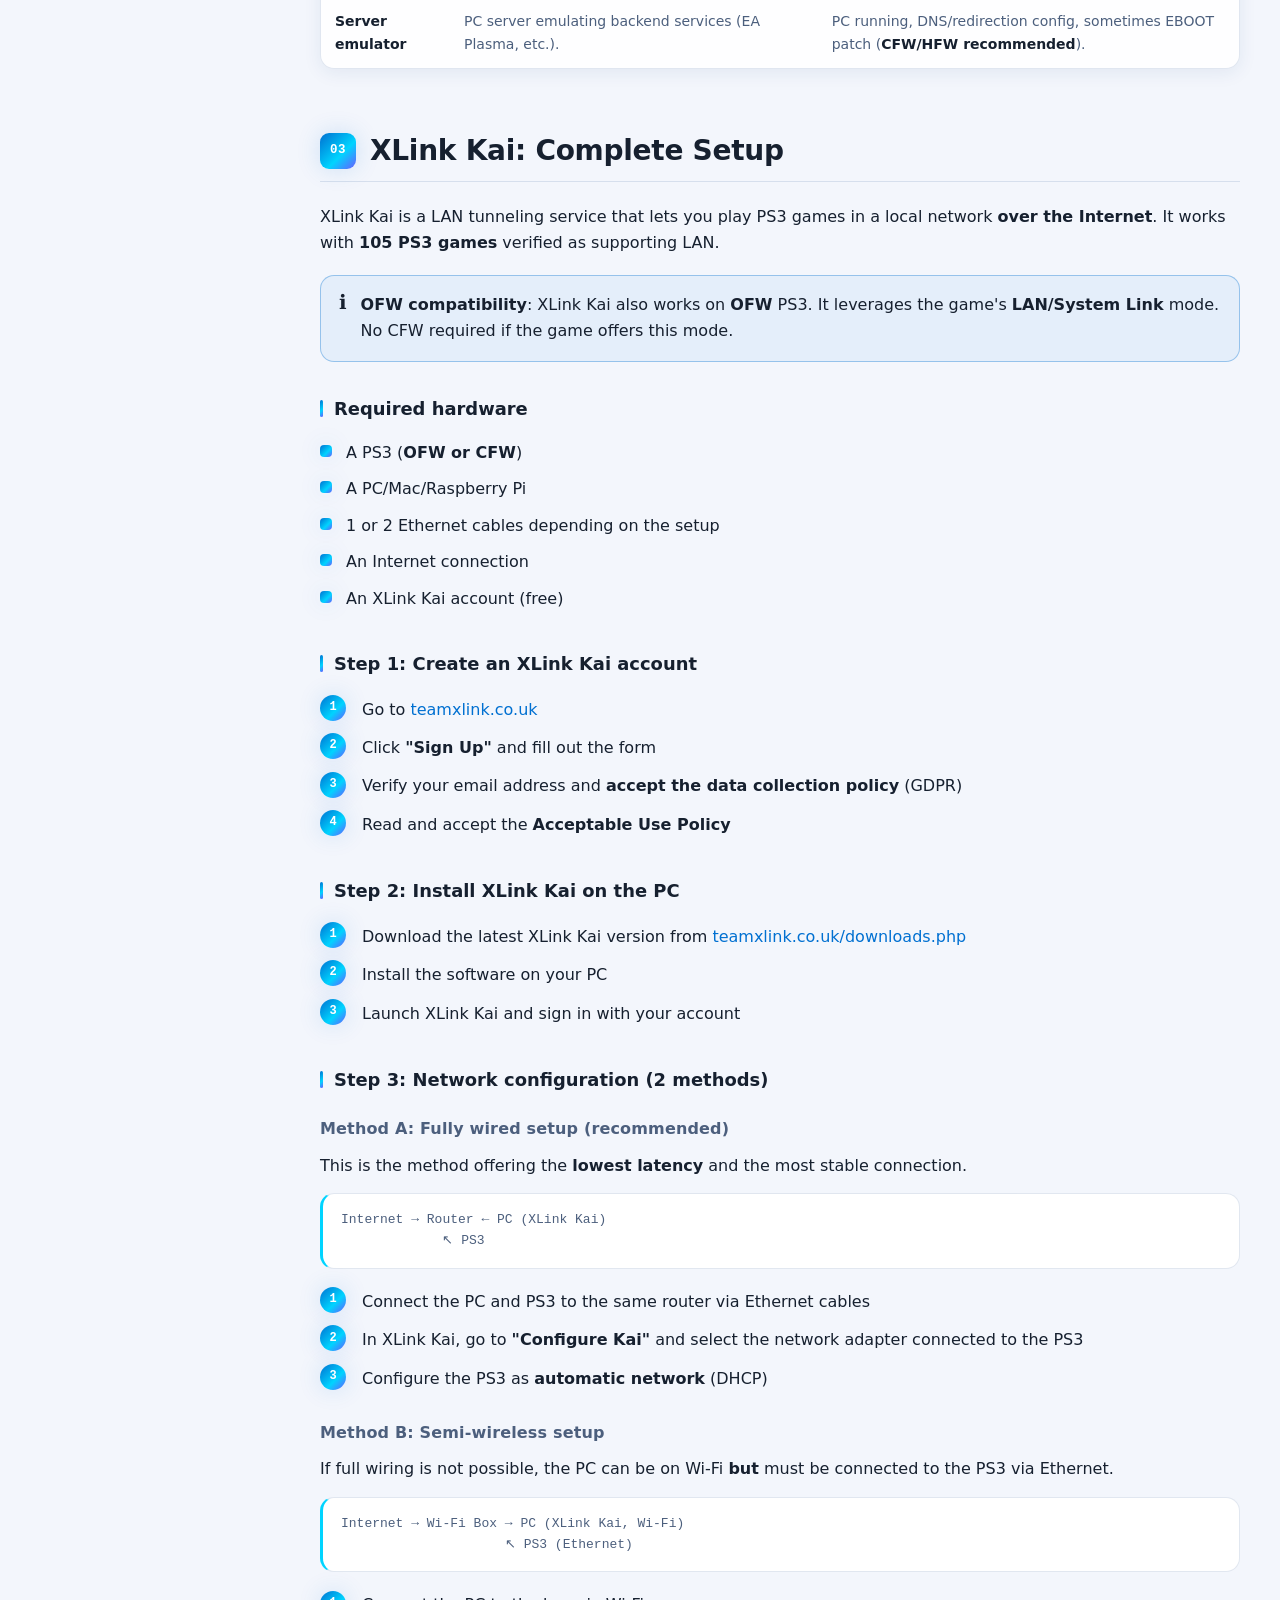
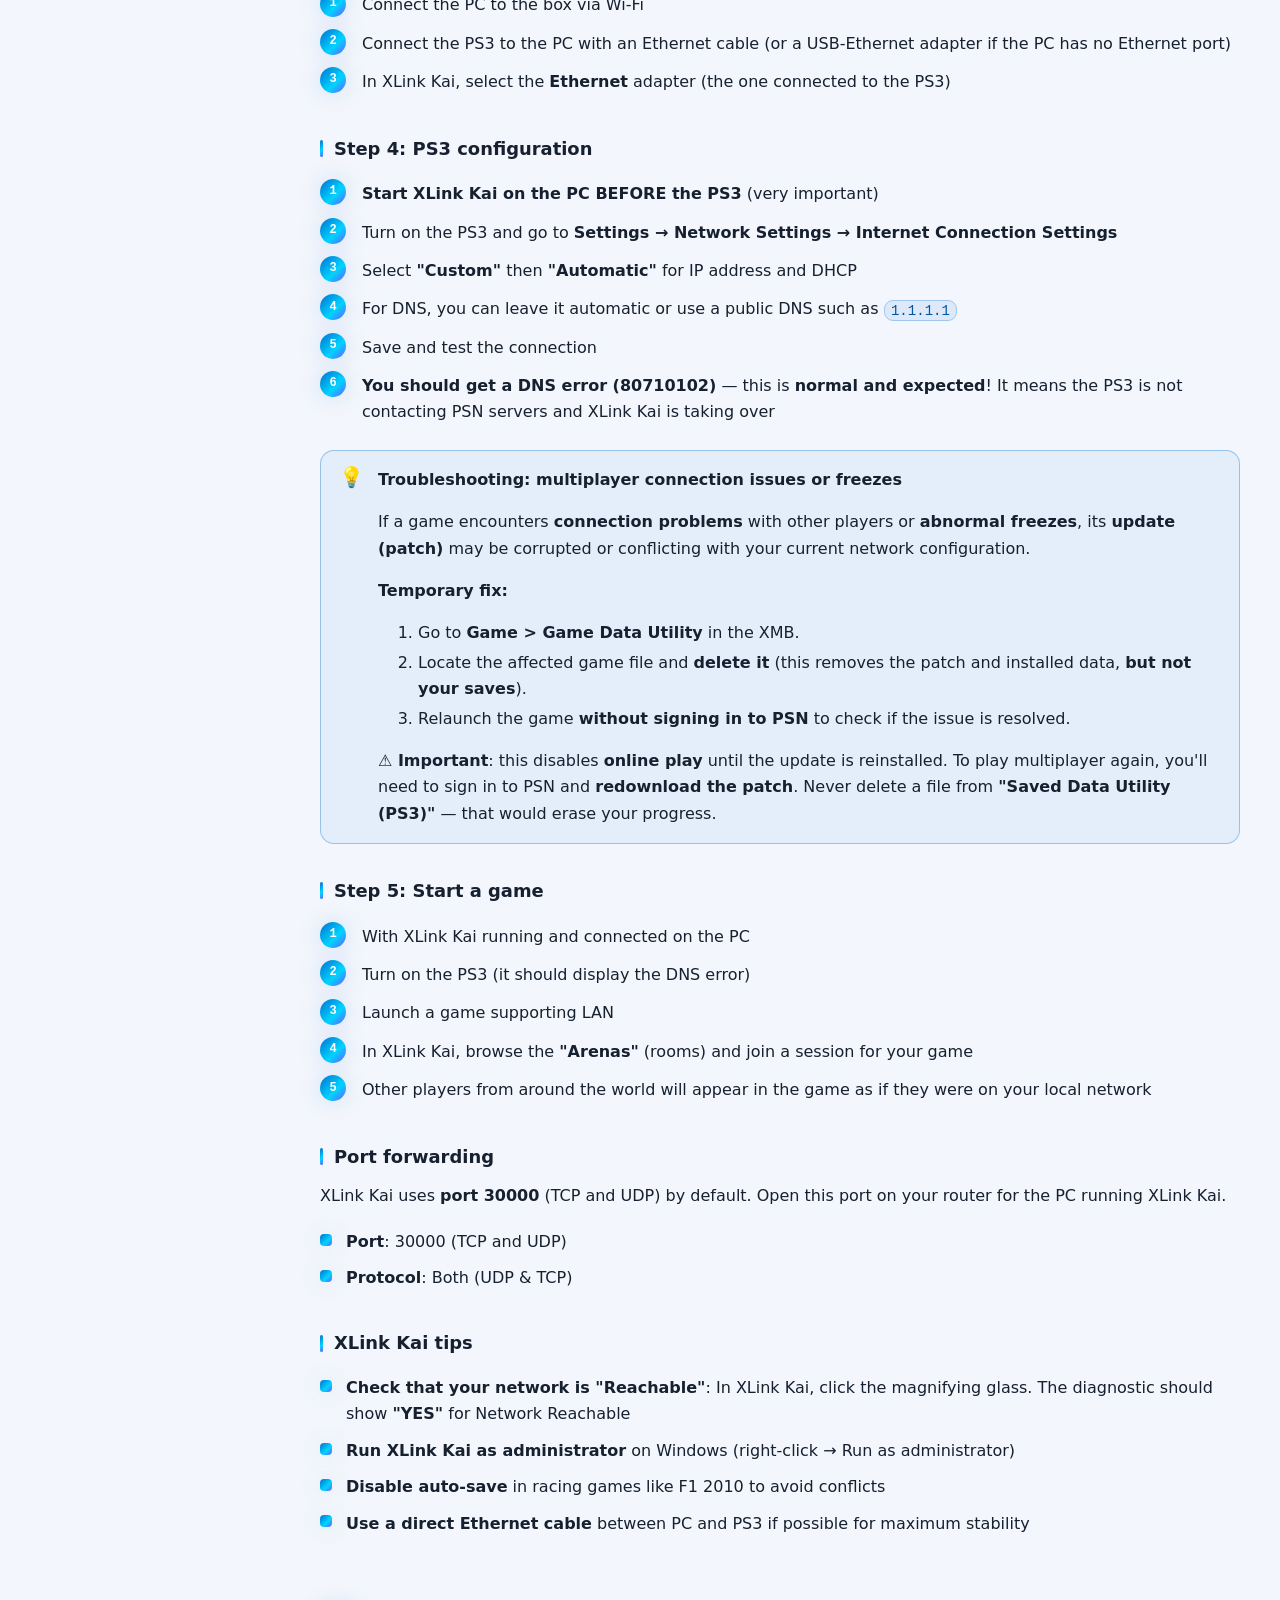
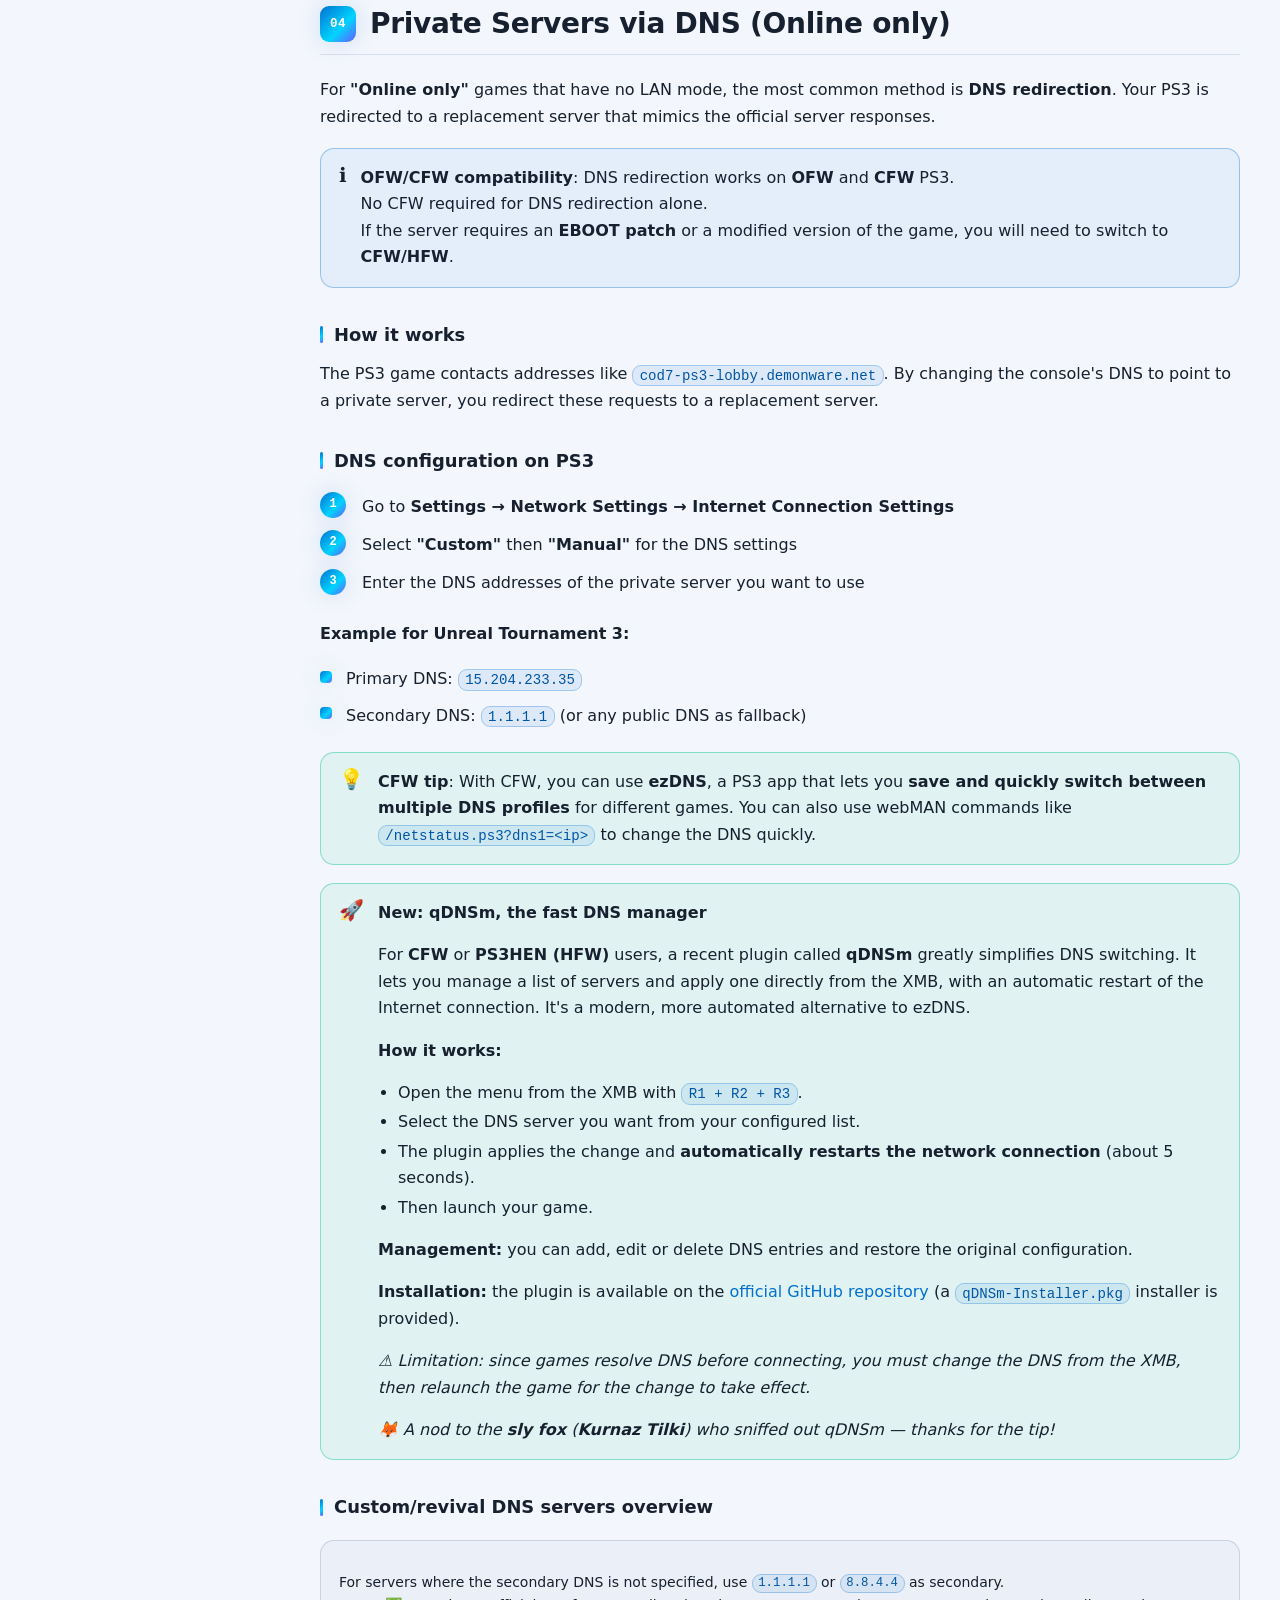
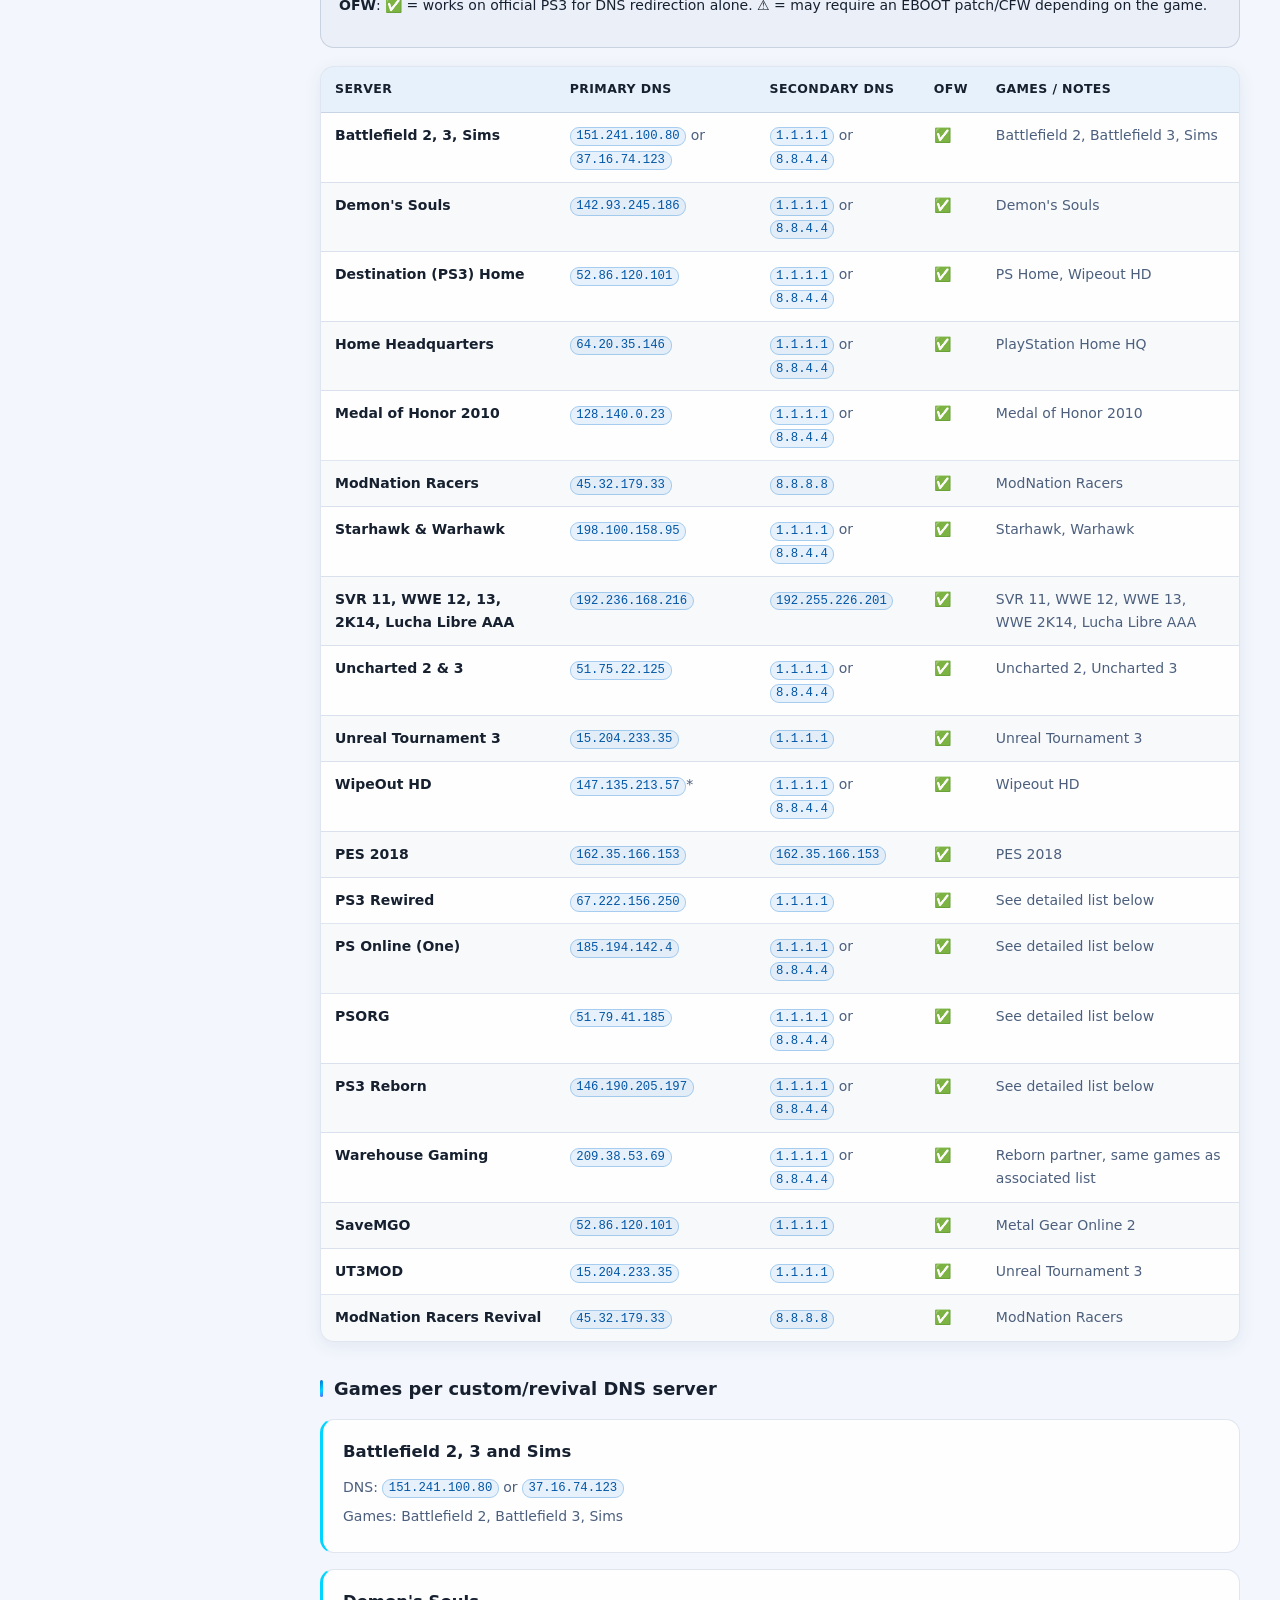
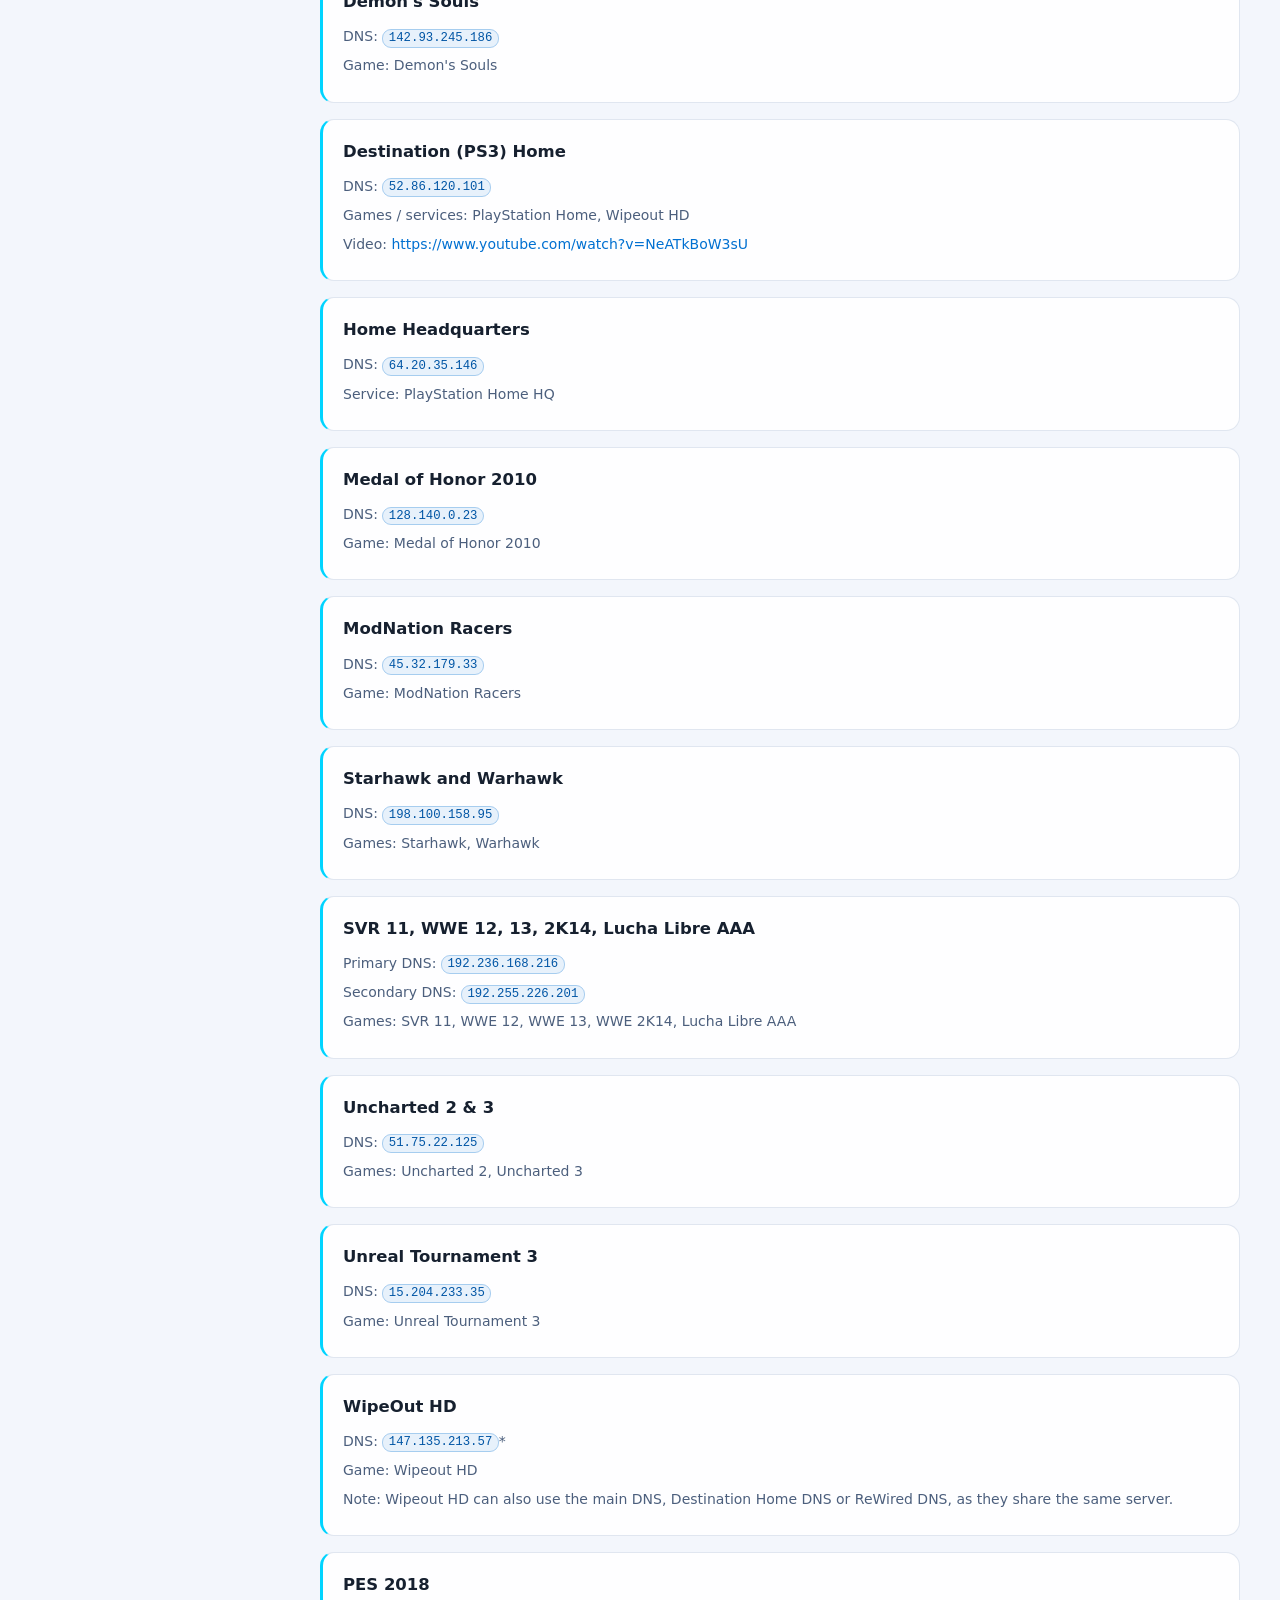
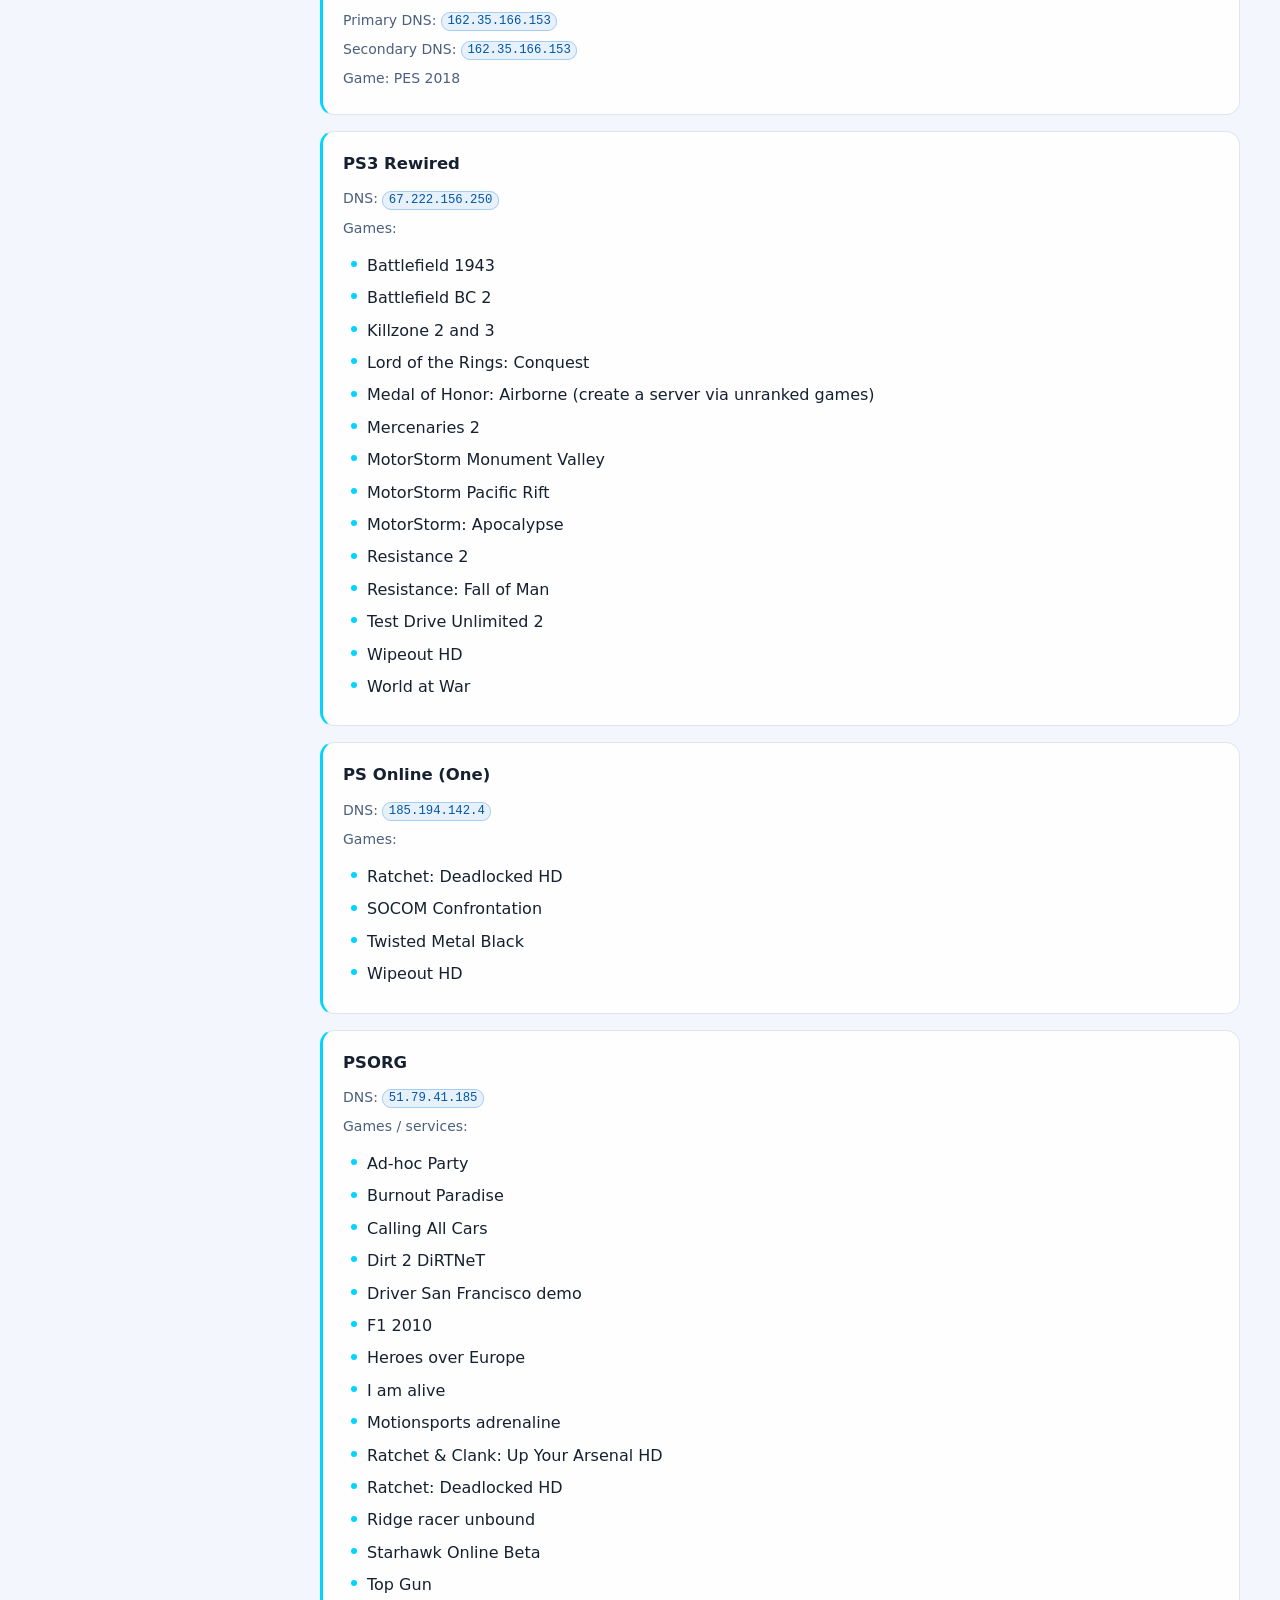
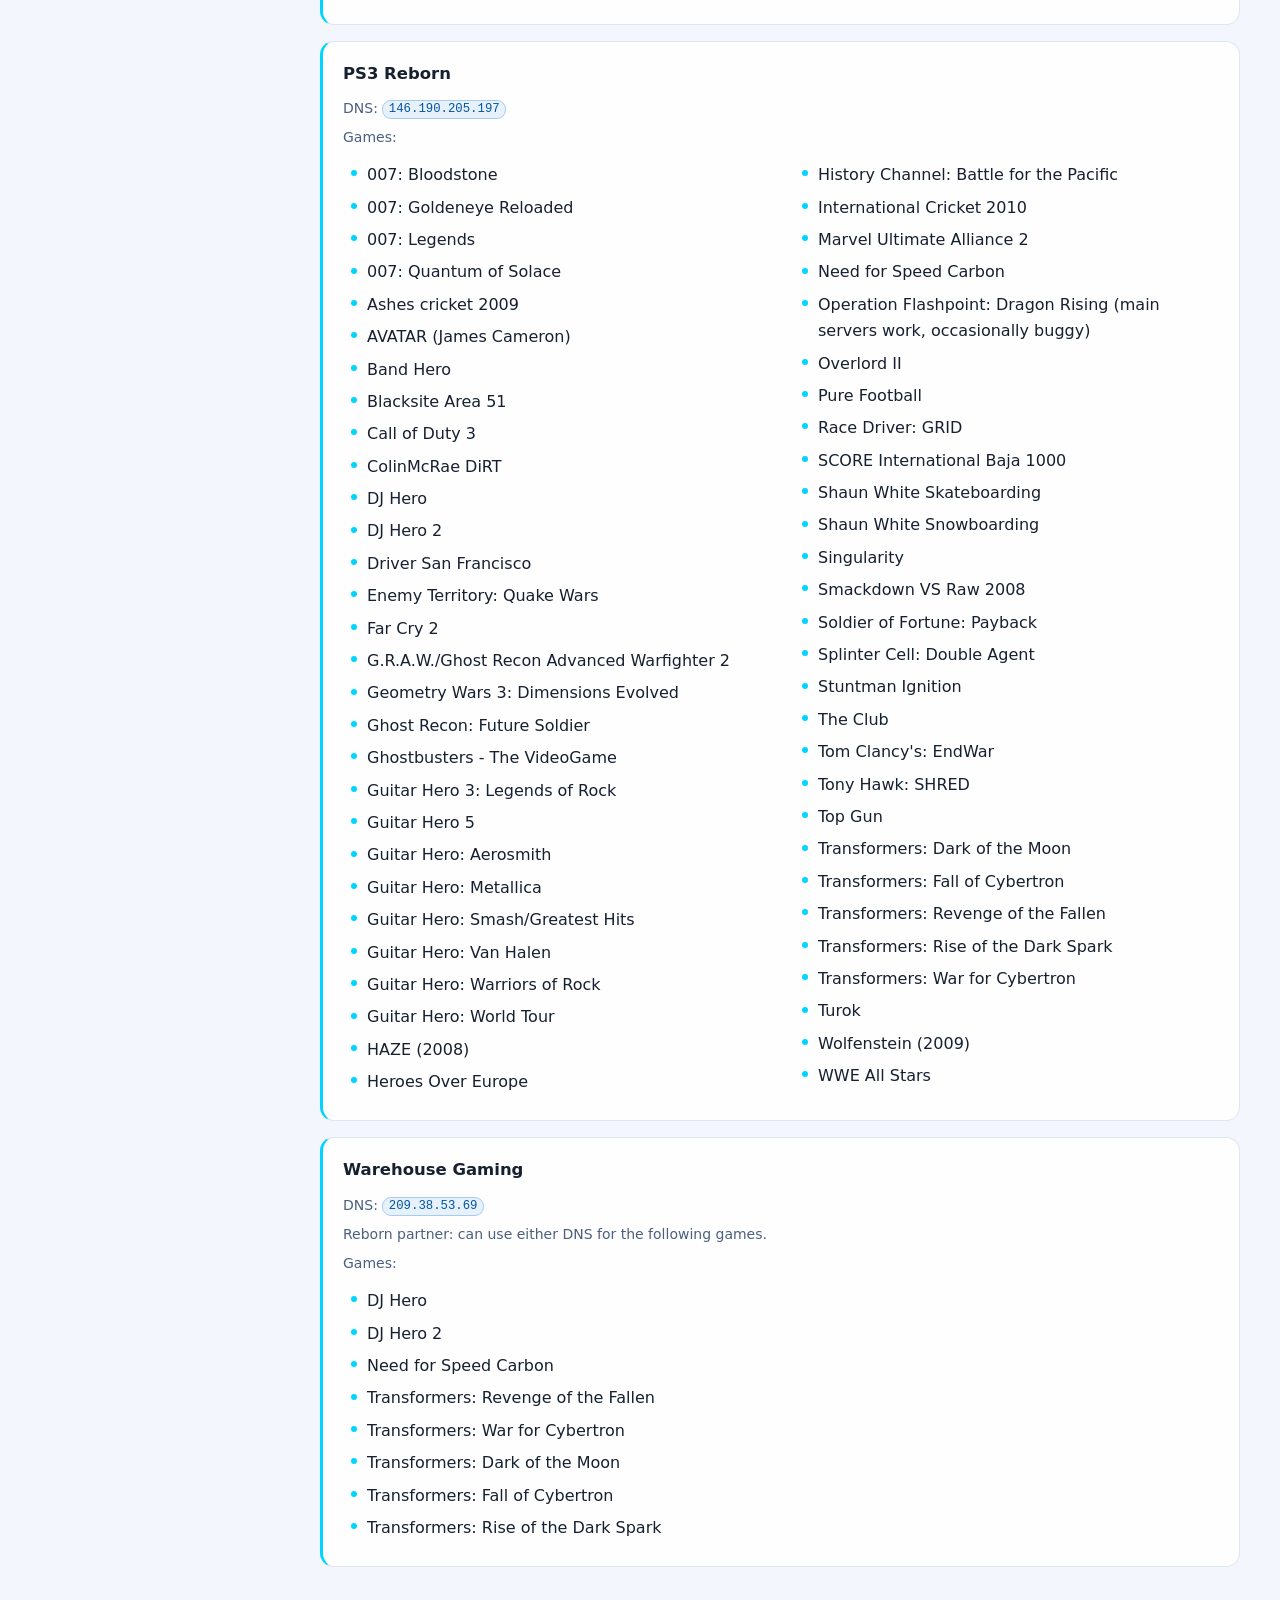
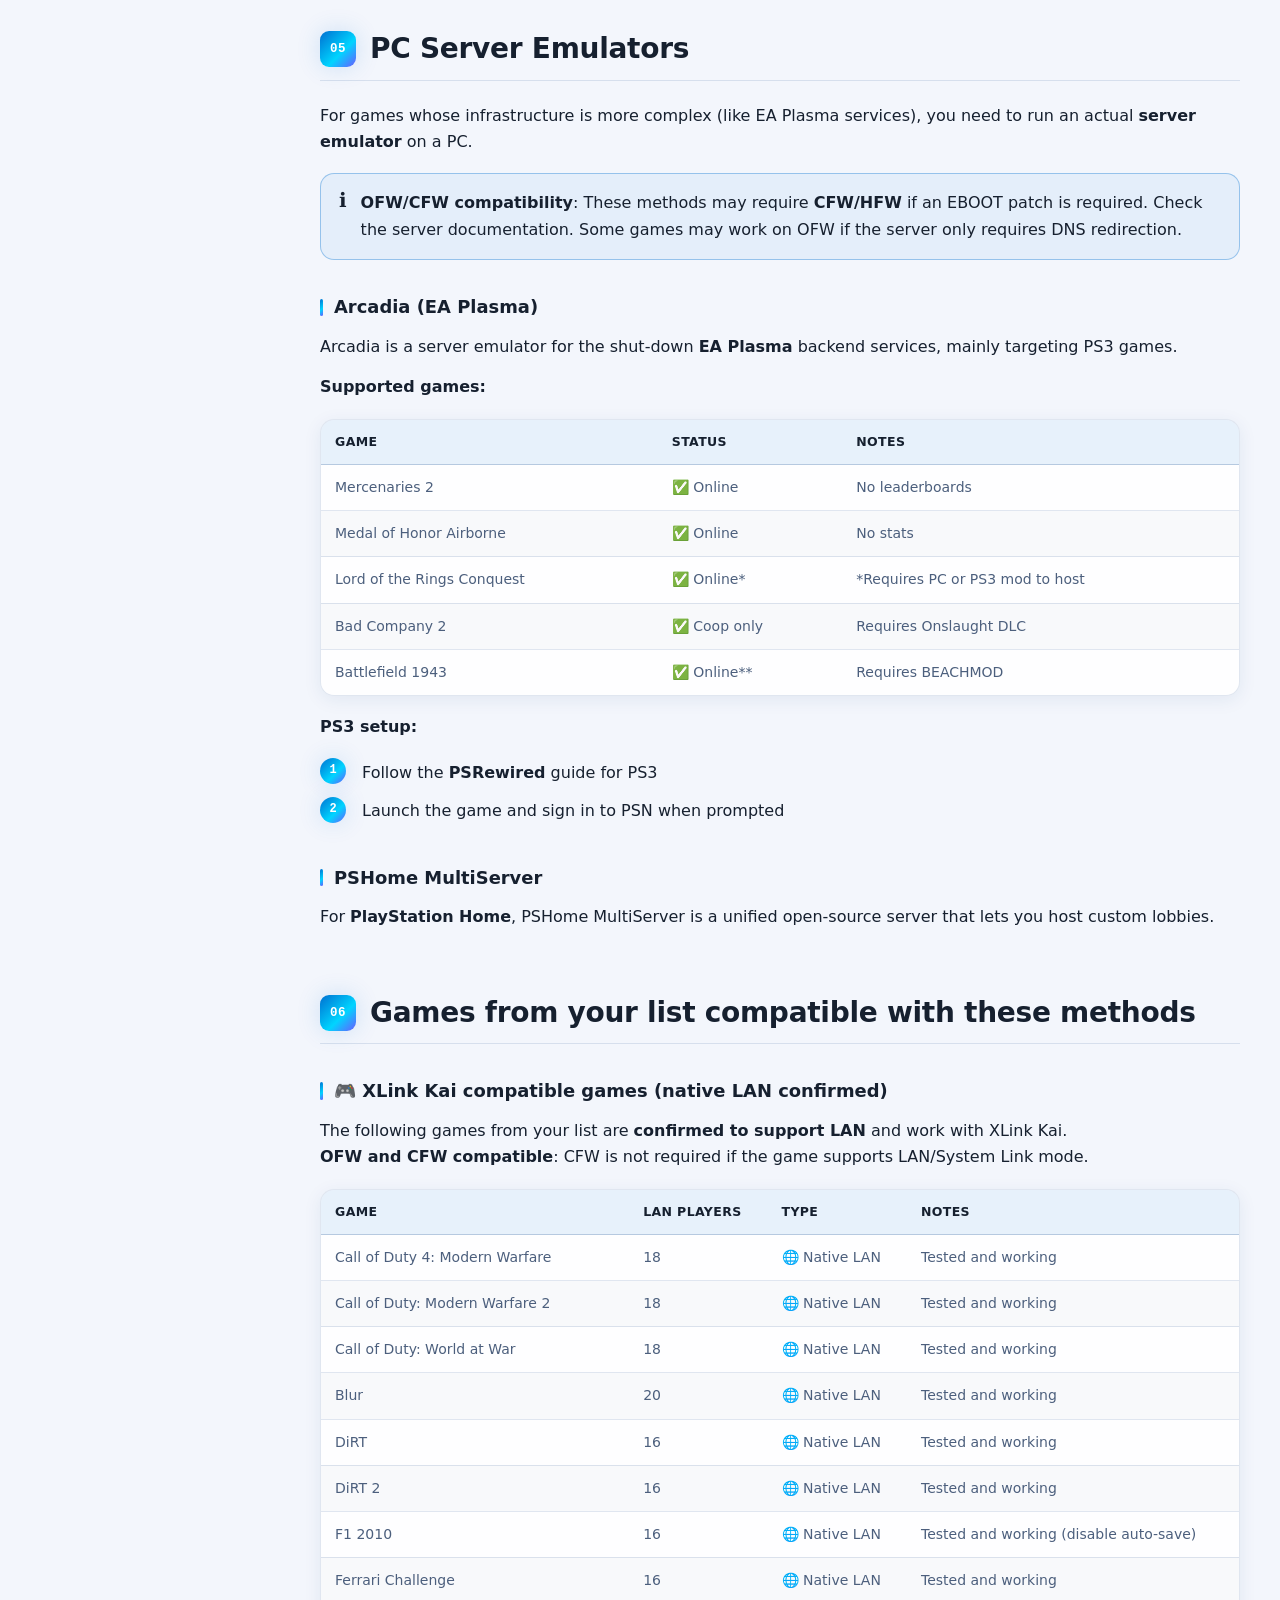
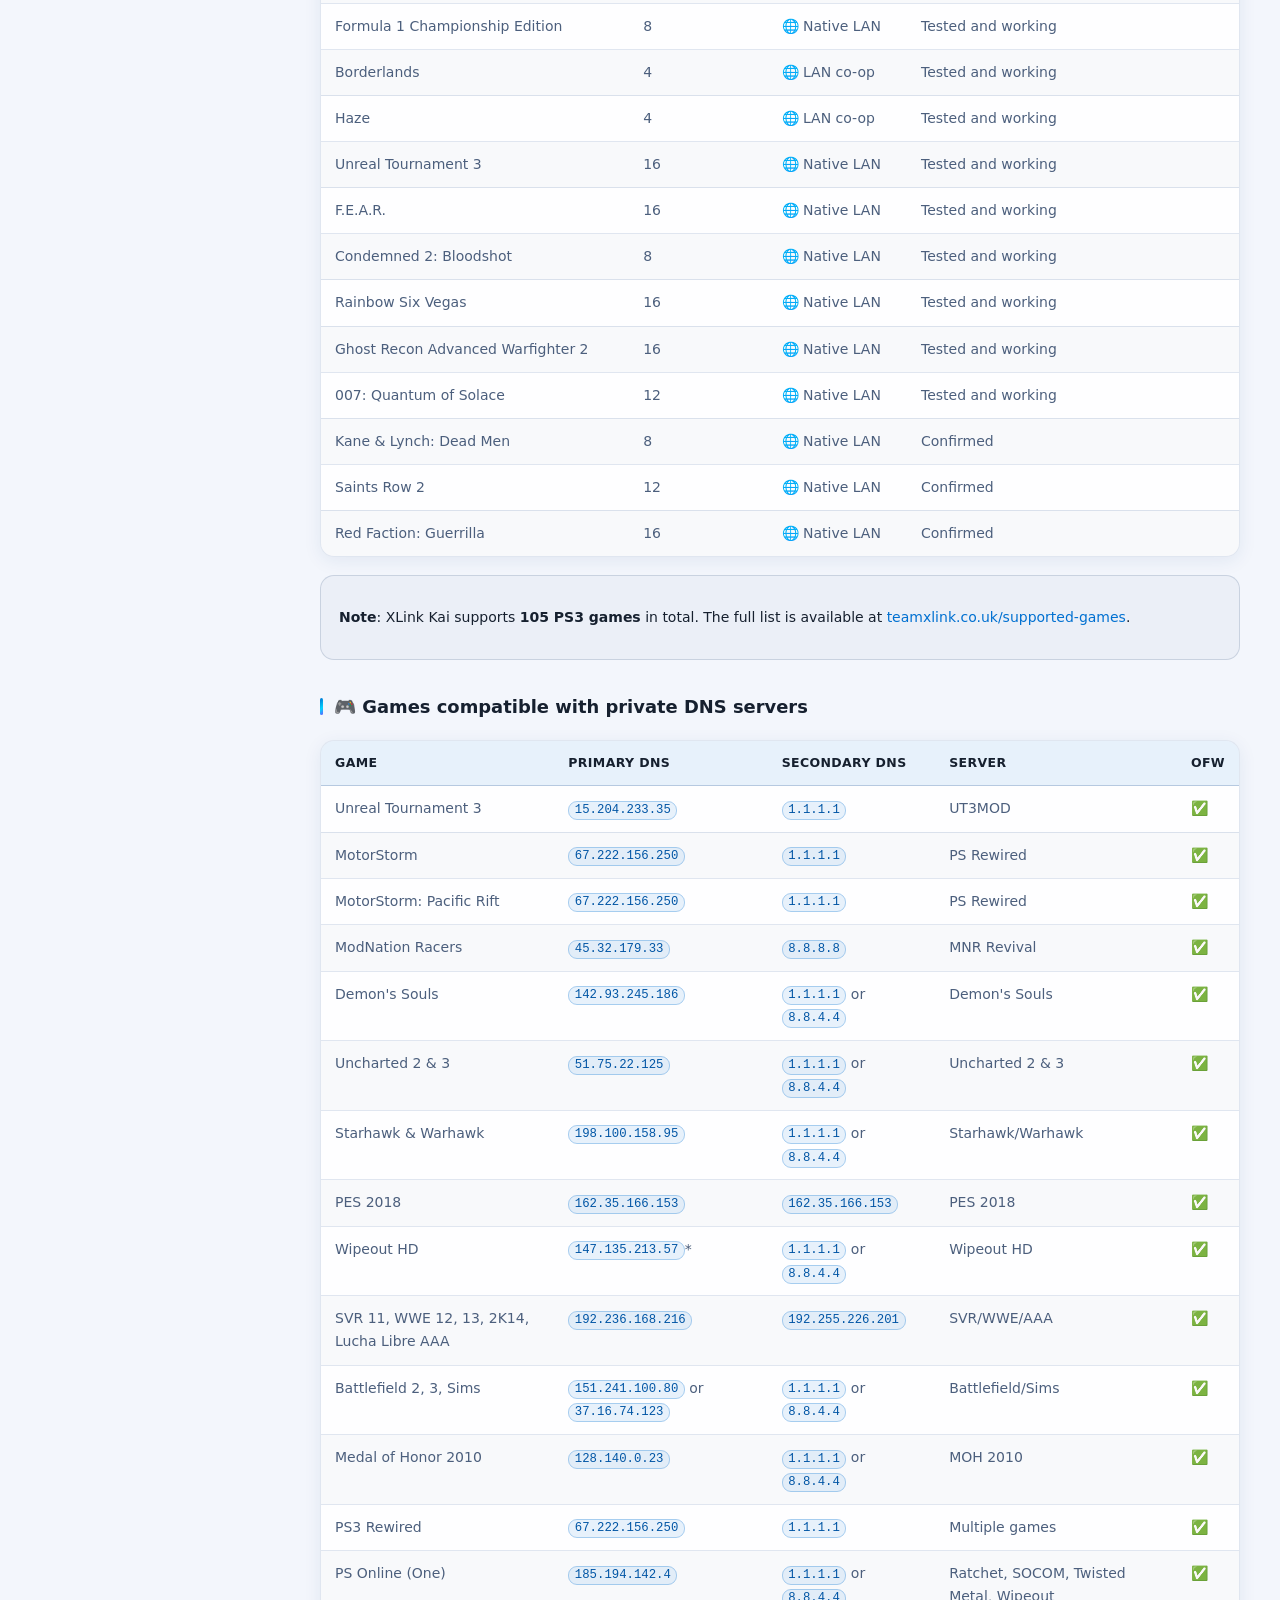
==== commit 090f0199: "integration de qDNSm" ====
--- a/assets/html/en.html
+++ b/assets/html/en.html
@@ -141,7 +141,7 @@
             <p>CFW/HFW becomes necessary for:</p>
             <ul>
               <li>Custom <strong>EBOOT patches</strong></li>
-              <li>Tools like <strong>ezDNS</strong>, <strong>webMAN</strong>, etc.</li>
+              <li>Tools like <strong>ezDNS</strong>, <strong>webMAN</strong>, <strong>qDNSm</strong>, etc.</li>
               <li>Some <strong>PC server emulators</strong> (EA Plasma/Arcadia, etc.)</li>
             </ul>
           </div>
@@ -349,6 +349,25 @@
           <div class="callout__icon">💡</div>
           <div class="callout__content">
             <p><strong>CFW tip</strong>: With CFW, you can use <strong>ezDNS</strong>, a PS3 app that lets you <strong>save and quickly switch between multiple DNS profiles</strong> for different games. You can also use webMAN commands like <code>/netstatus.ps3?dns1=&lt;ip&gt;</code> to change the DNS quickly.</p>
+          </div>
+        </div>
+
+        <div class="callout callout--tip">
+          <div class="callout__icon">🚀</div>
+          <div class="callout__content">
+            <p><strong>New: qDNSm, the fast DNS manager</strong></p>
+            <p>For <strong>CFW</strong> or <strong>PS3HEN (HFW)</strong> users, a recent plugin called <strong>qDNSm</strong> greatly simplifies DNS switching. It lets you manage a list of servers and apply one directly from the XMB, with an automatic restart of the Internet connection. It's a modern, more automated alternative to ezDNS.</p>
+            <p><strong>How it works:</strong></p>
+            <ul>
+              <li>Open the menu from the XMB with <code>R1 + R2 + R3</code>.</li>
+              <li>Select the DNS server you want from your configured list.</li>
+              <li>The plugin applies the change and <strong>automatically restarts the network connection</strong> (about 5 seconds).</li>
+              <li>Then launch your game.</li>
+            </ul>
+            <p><strong>Management:</strong> you can add, edit or delete DNS entries and restore the original configuration.</p>
+            <p><strong>Installation:</strong> the plugin is available on the <a href="https://github.com/Tha14/qDNSm" target="_blank" rel="noopener">official GitHub repository</a> (a <code>qDNSm-Installer.pkg</code> installer is provided).</p>
+            <p><em>⚠️ Limitation: since games resolve DNS before connecting, you must change the DNS from the XMB, then relaunch the game for the change to take effect.</em></p>
+			<p><em>🦊 A nod to the <strong>sly fox</strong> (<strong>Kurnaz Tilki</strong>) who sniffed out qDNSm — thanks for the tip!</em></p>
           </div>
         </div>
 
@@ -823,10 +842,12 @@
           <li><a href="https://docs.google.com/spreadsheets/d/1Wn2EkQj_bZpgrT-xiDbqHkx91jcCHn34nXkl2Sv0GOs/edit#gid=0" target="_blank" rel="noopener"><strong>PS3 private servers list</strong>: Google Sheets - Private Server List</a></li>
           <li><a href="https://psrewired.com/" target="_blank" rel="noopener"><strong>PS Rewired</strong>: psrewired.com</a></li>
           <li><a href="https://github.com/valters-tomsons/arcadia" target="_blank" rel="noopener"><strong>Arcadia (EA Plasma)</strong>: github.com/valters-tomsons/arcadia</a></li>
+          <li><a href="https://github.com/Tha14/qDNSm" target="_blank" rel="noopener"><strong>qDNSm (Fast DNS plugin)</strong>: github.com/Tha14/qDNSm</a></li>
           <li><a href="https://backloggd.com/u/SolarisTM/list/online-server-ps3" target="_blank" rel="noopener"><strong>PS3 Online Server List</strong>: Backloggd - SolarisTM</a></li>
         </ul>
 
         <p class="footer-note"><em>Guide created for the PS3 OFW/CFW community. Have fun! By LvSs7...et vous...</em></p>
+		<em>🦊 Special thanks to <strong>Kurnaz Tilki</strong> for their contribution.</em></p>
       </div>
     </section>
 
@@ -846,4 +867,4 @@
 
   <script src="../js/script.js"></script>
 </body>
-</html>
+</html>
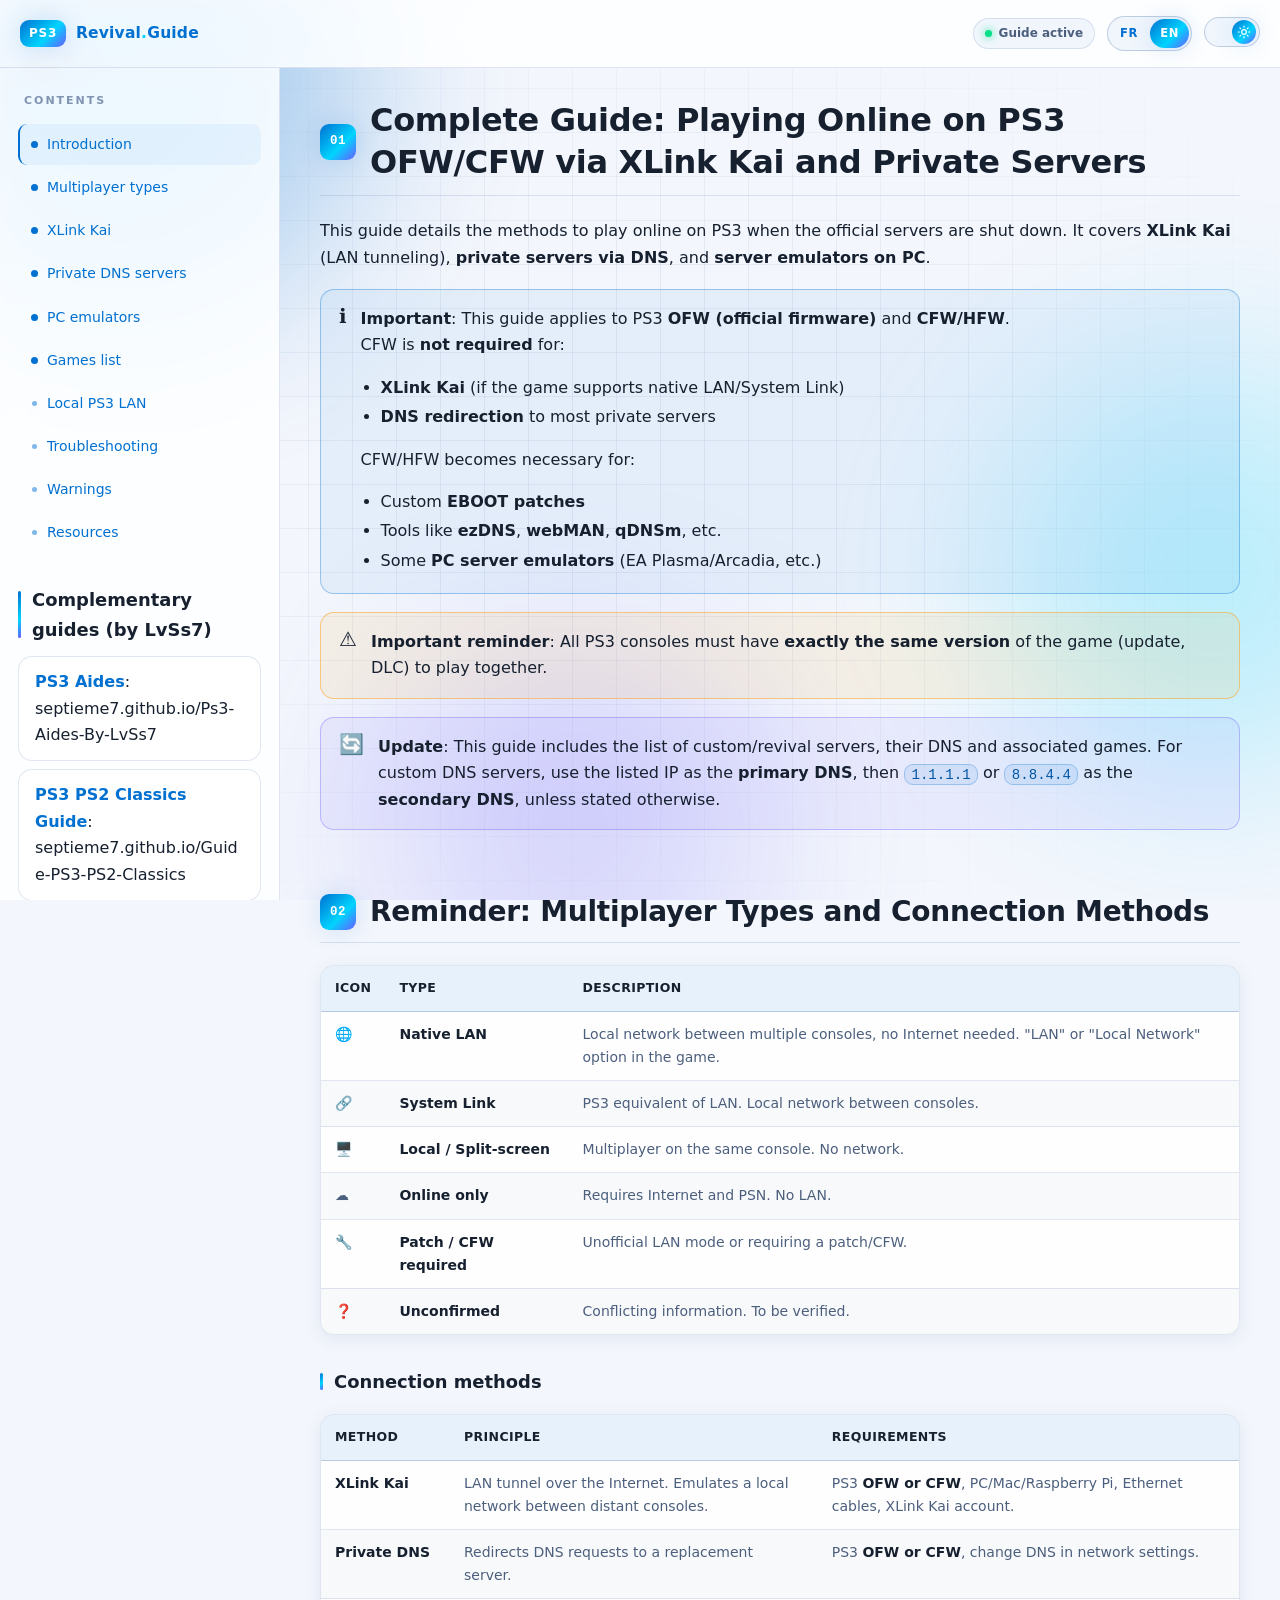
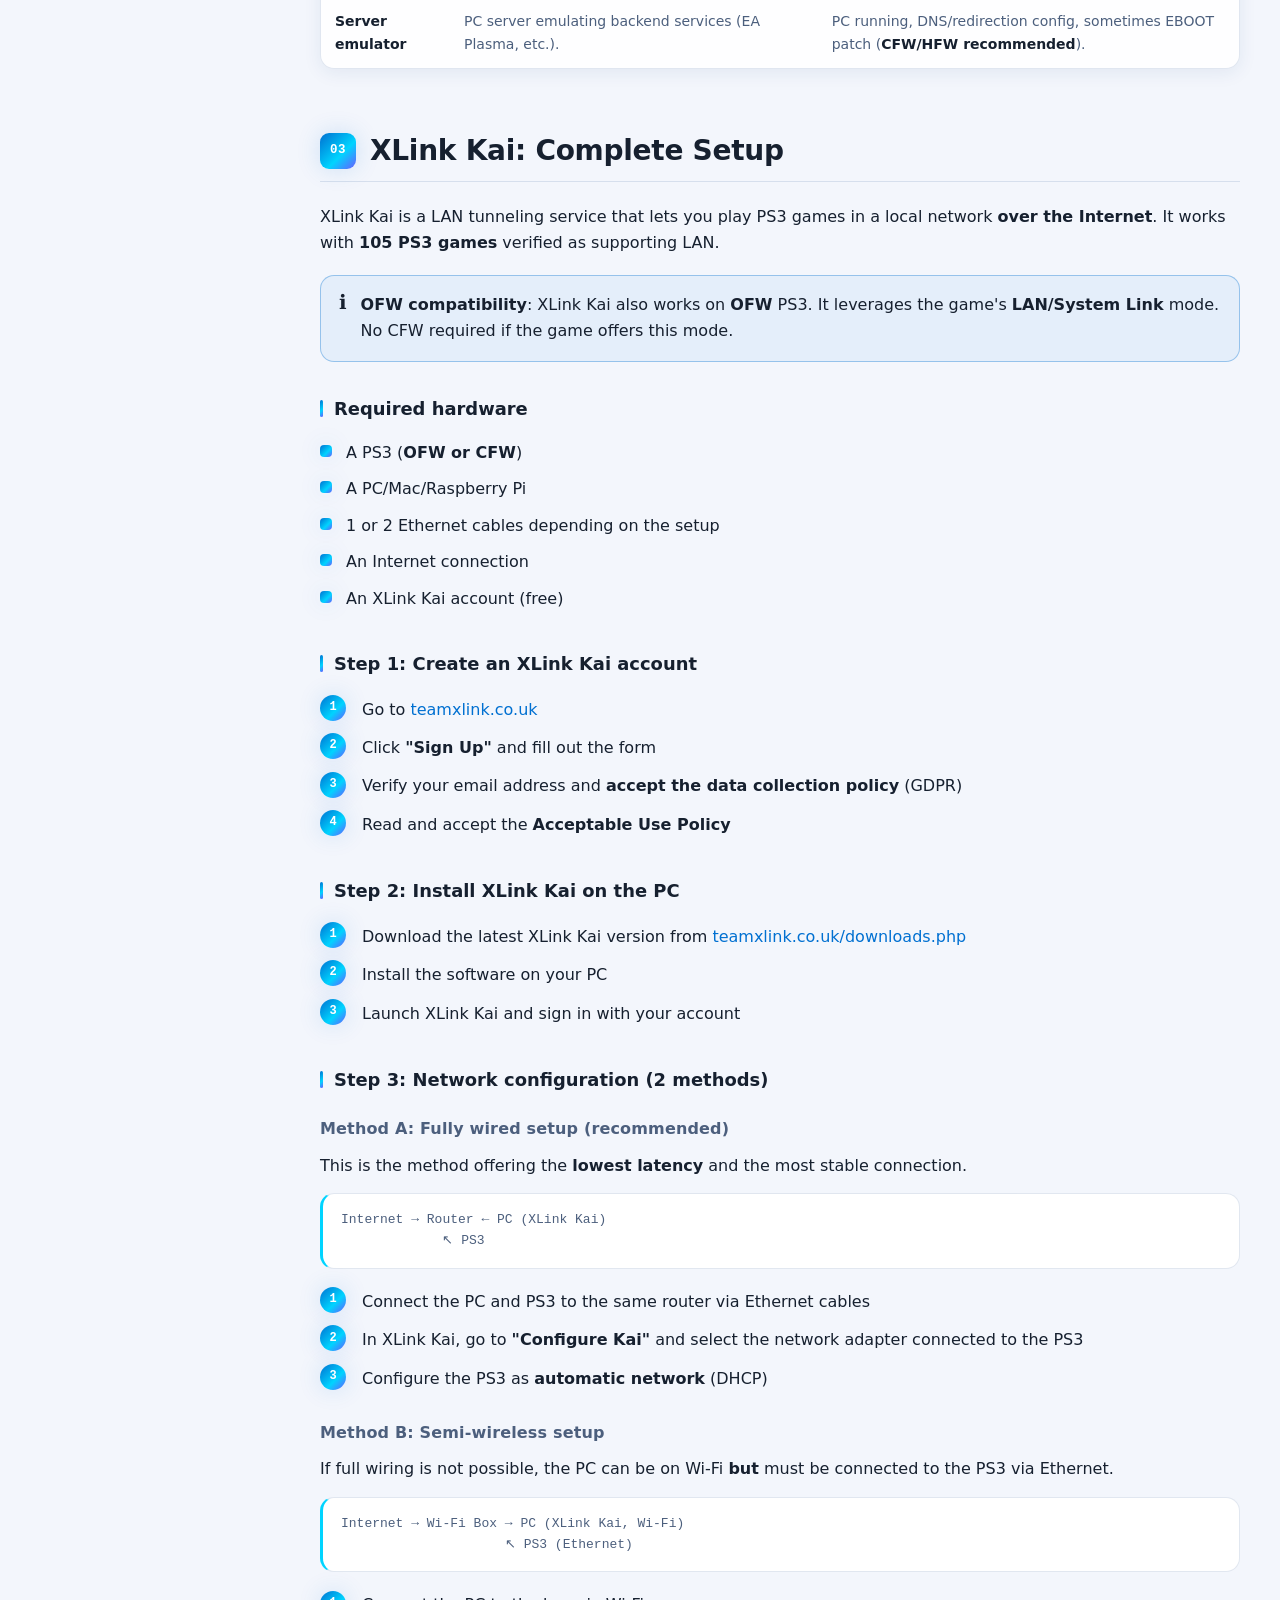
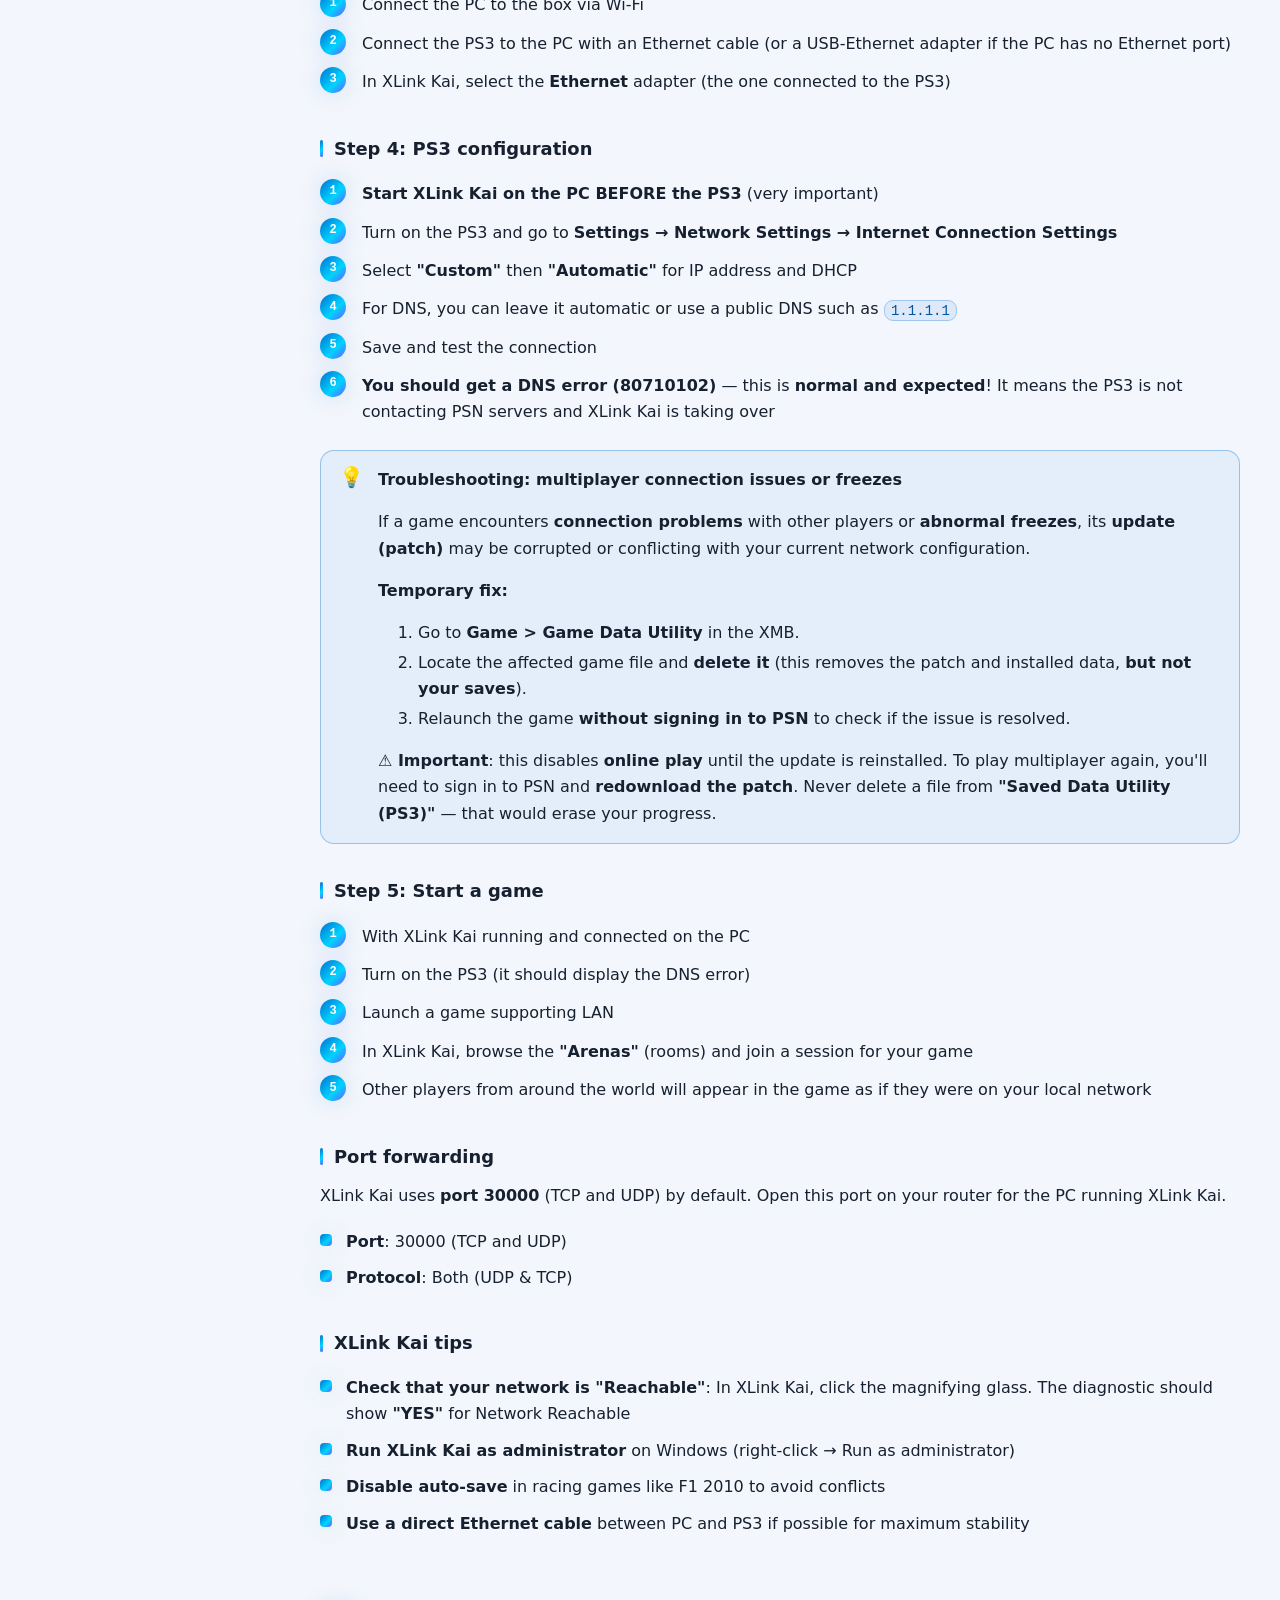
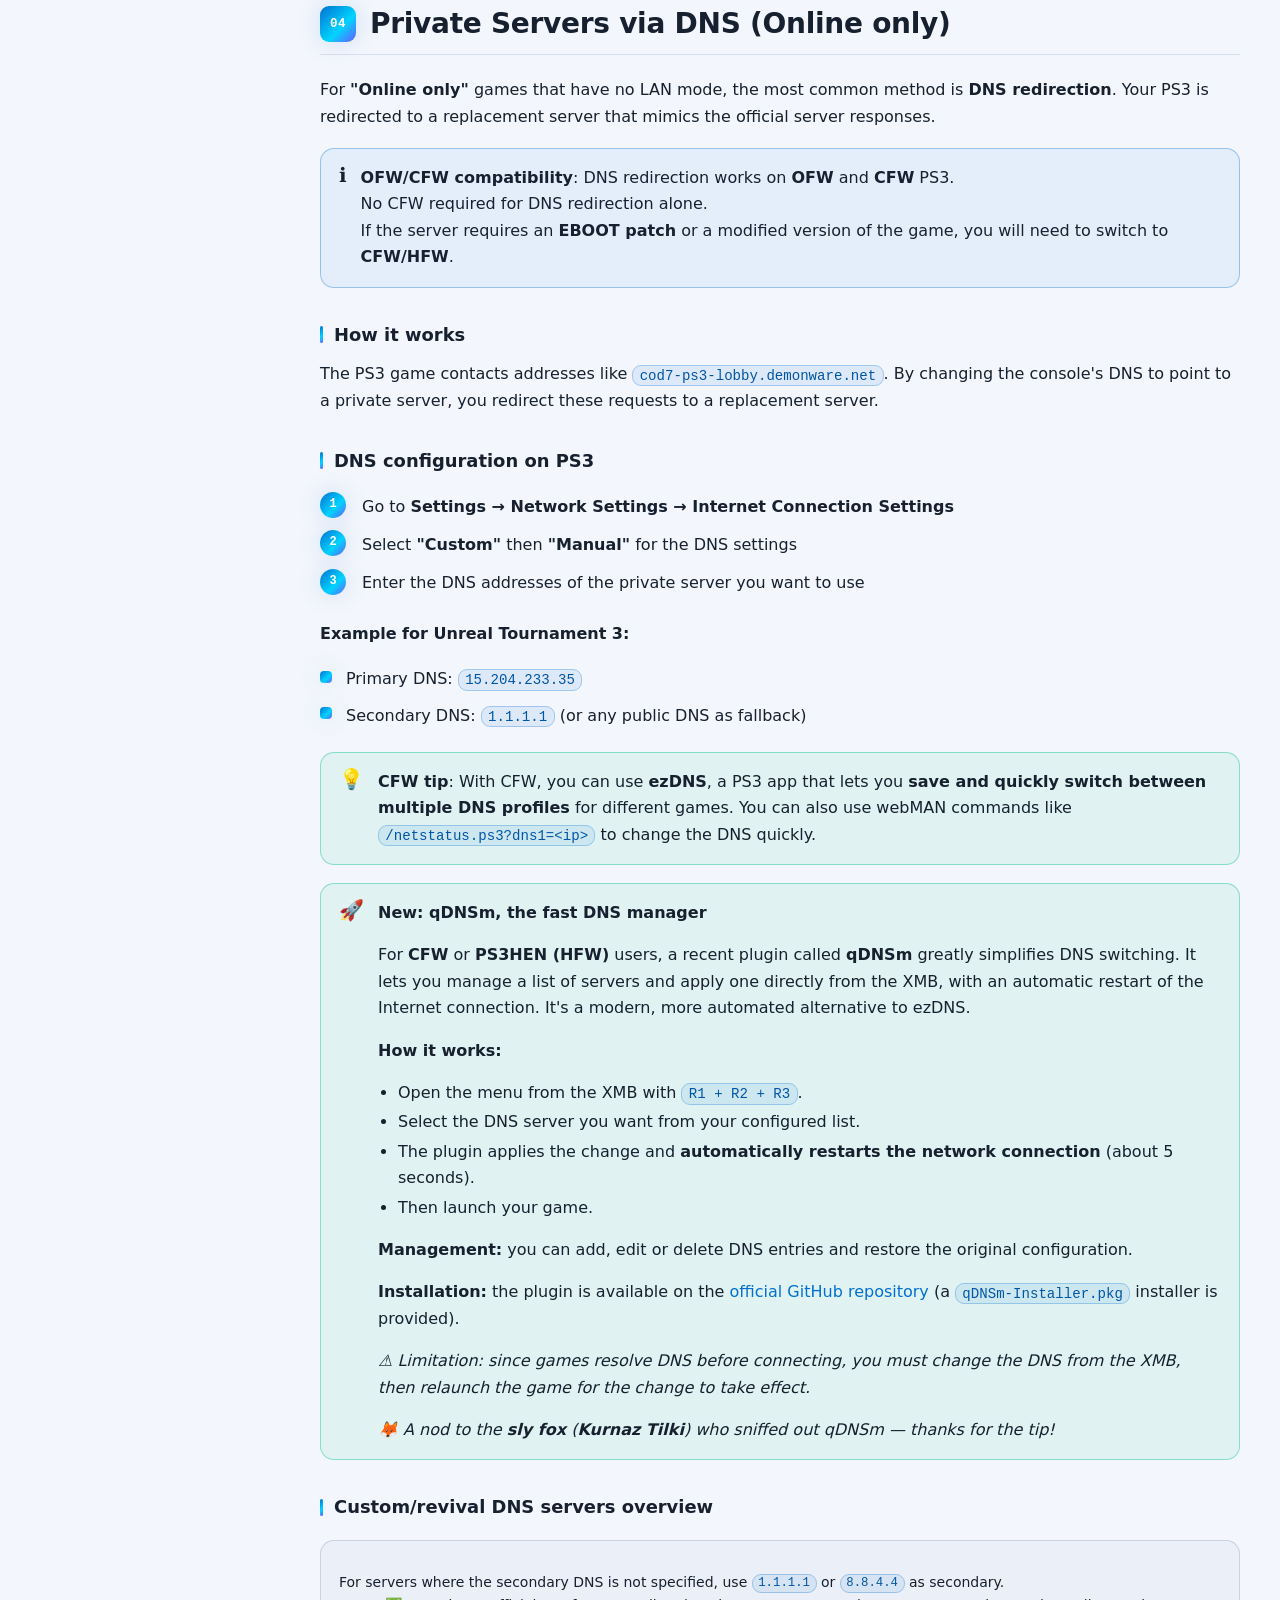
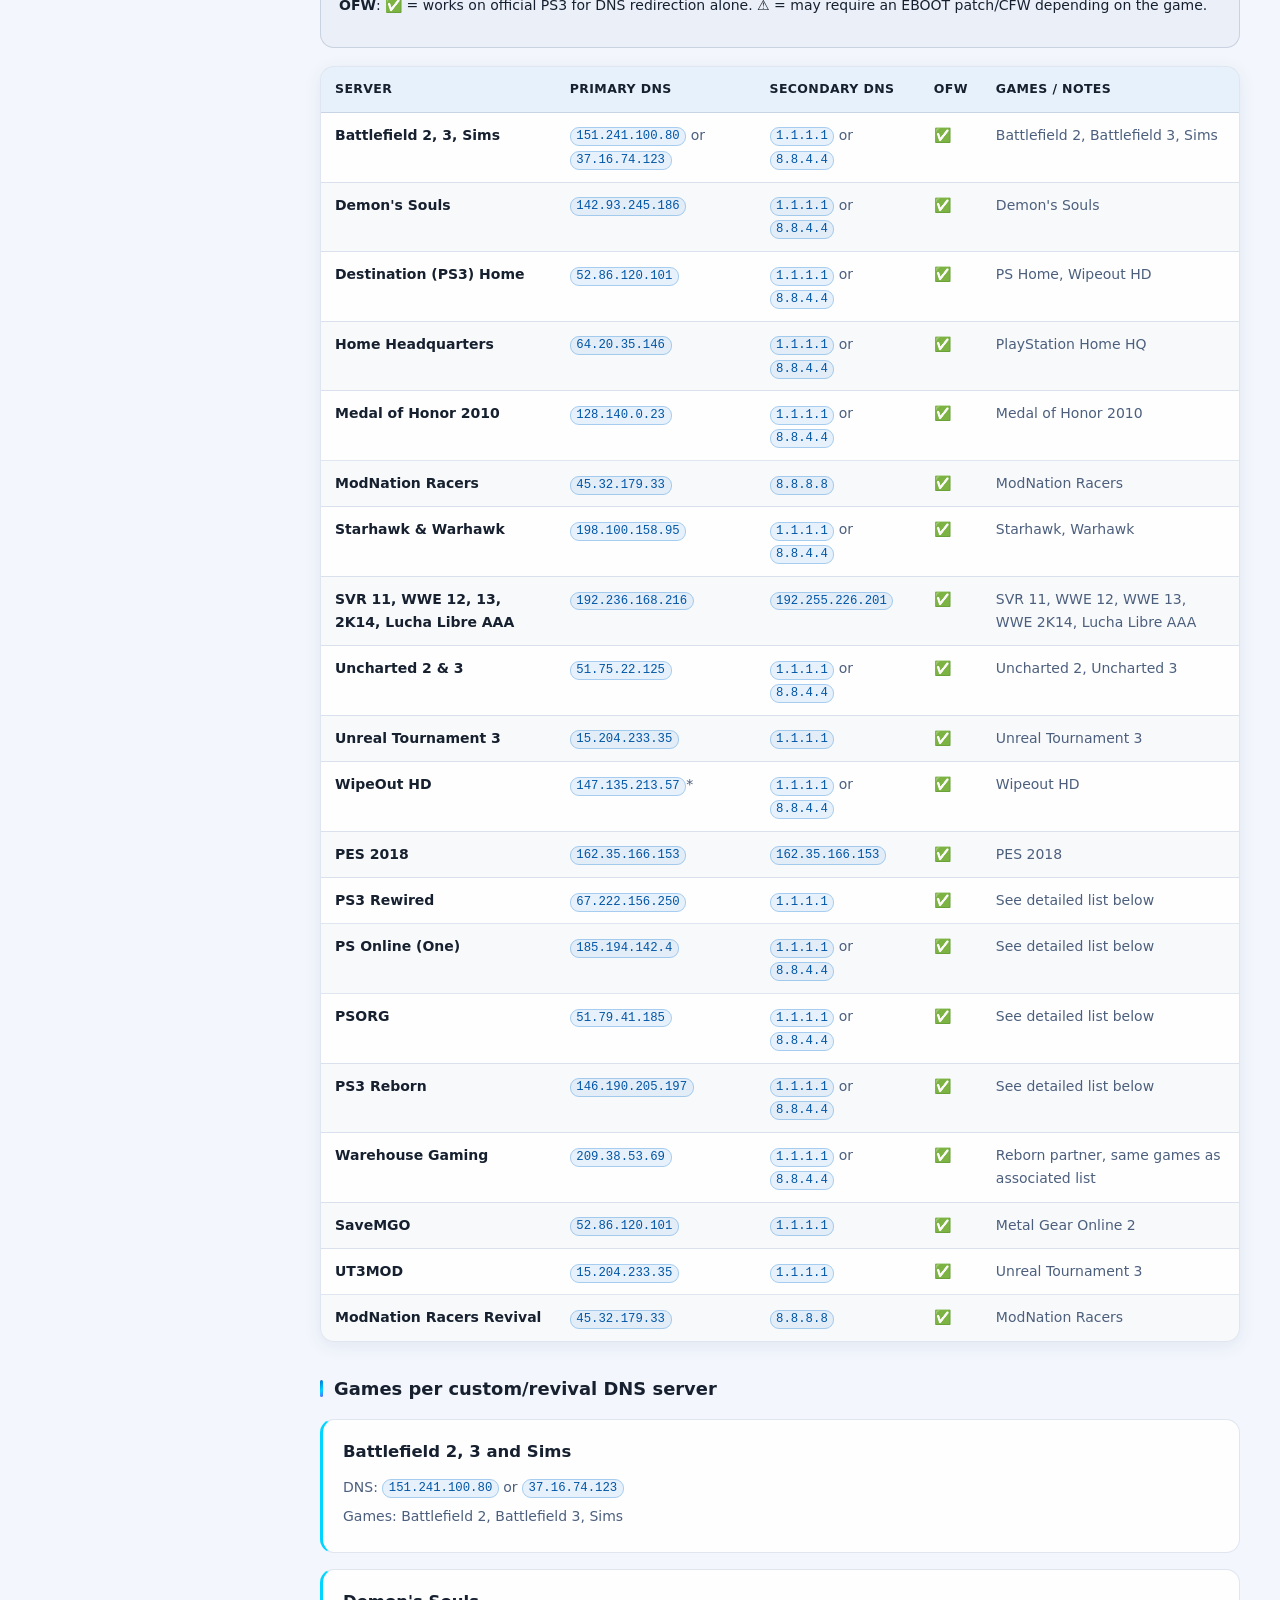
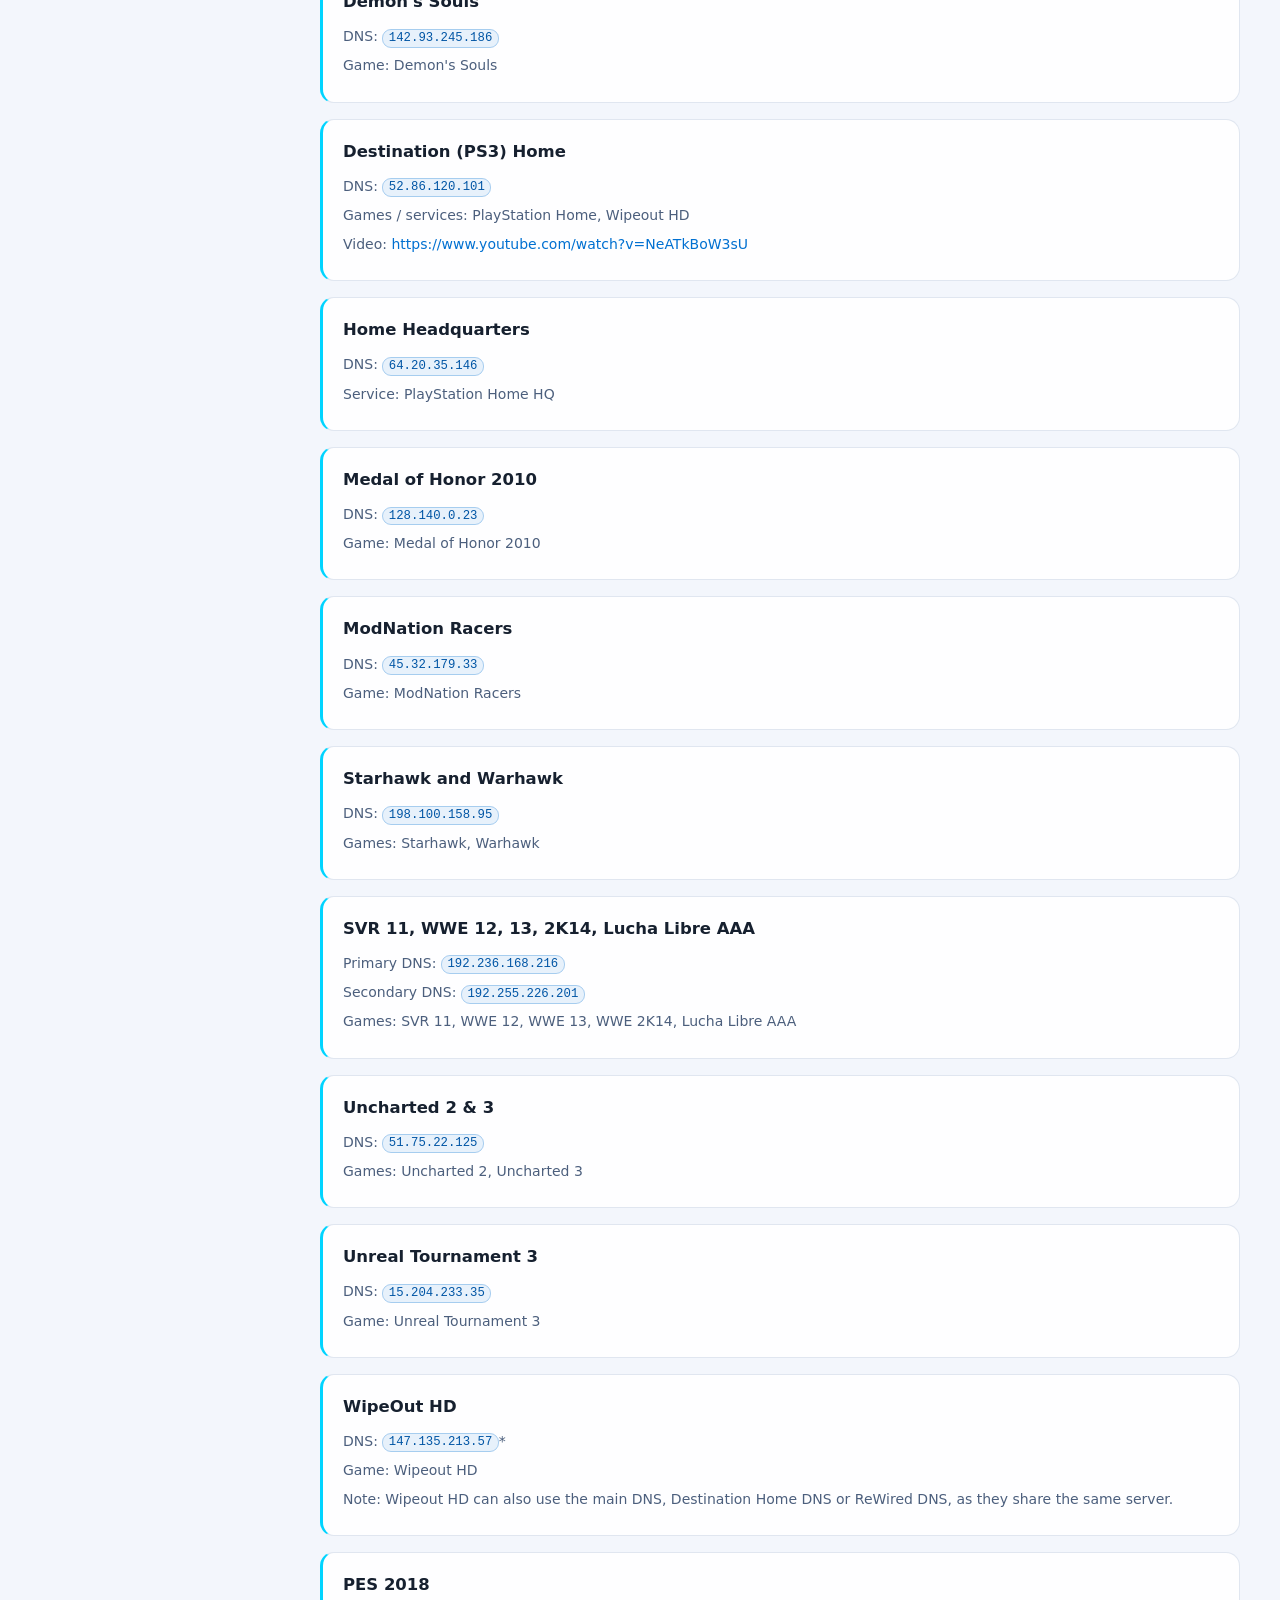
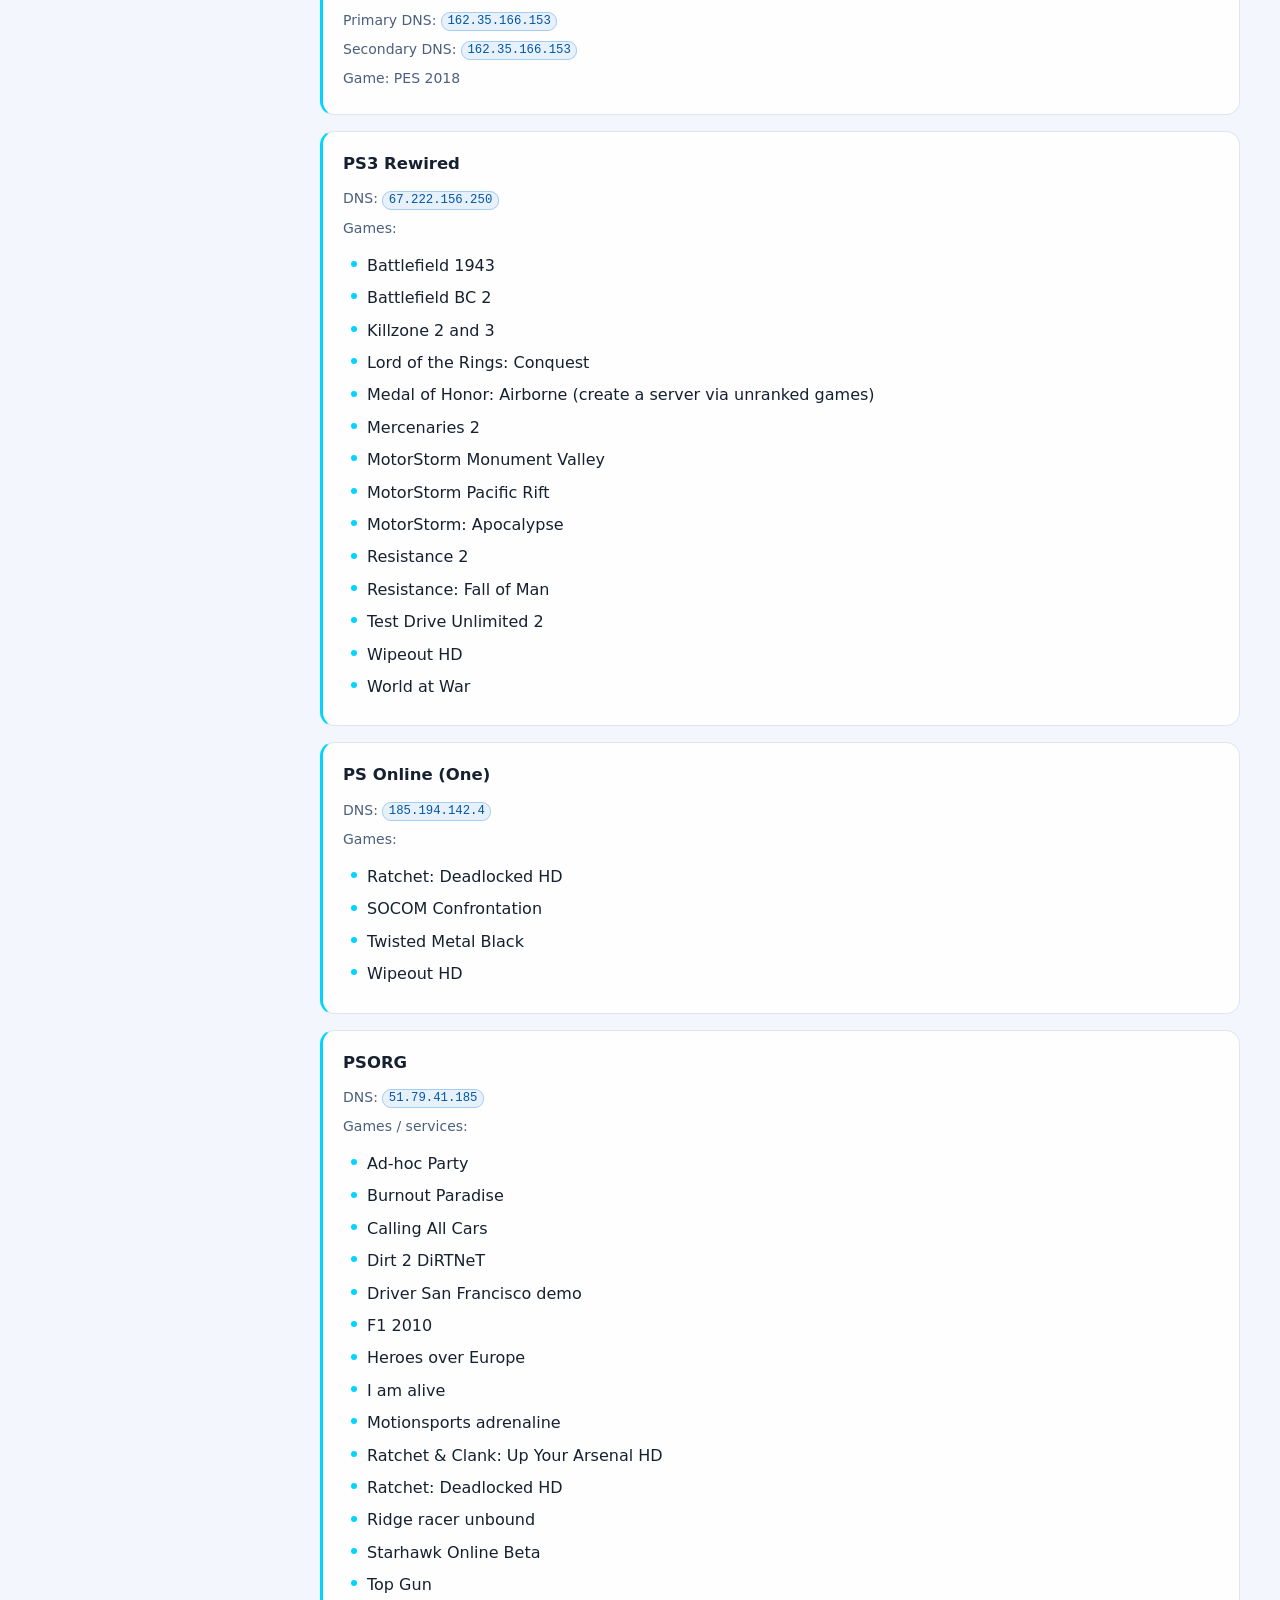
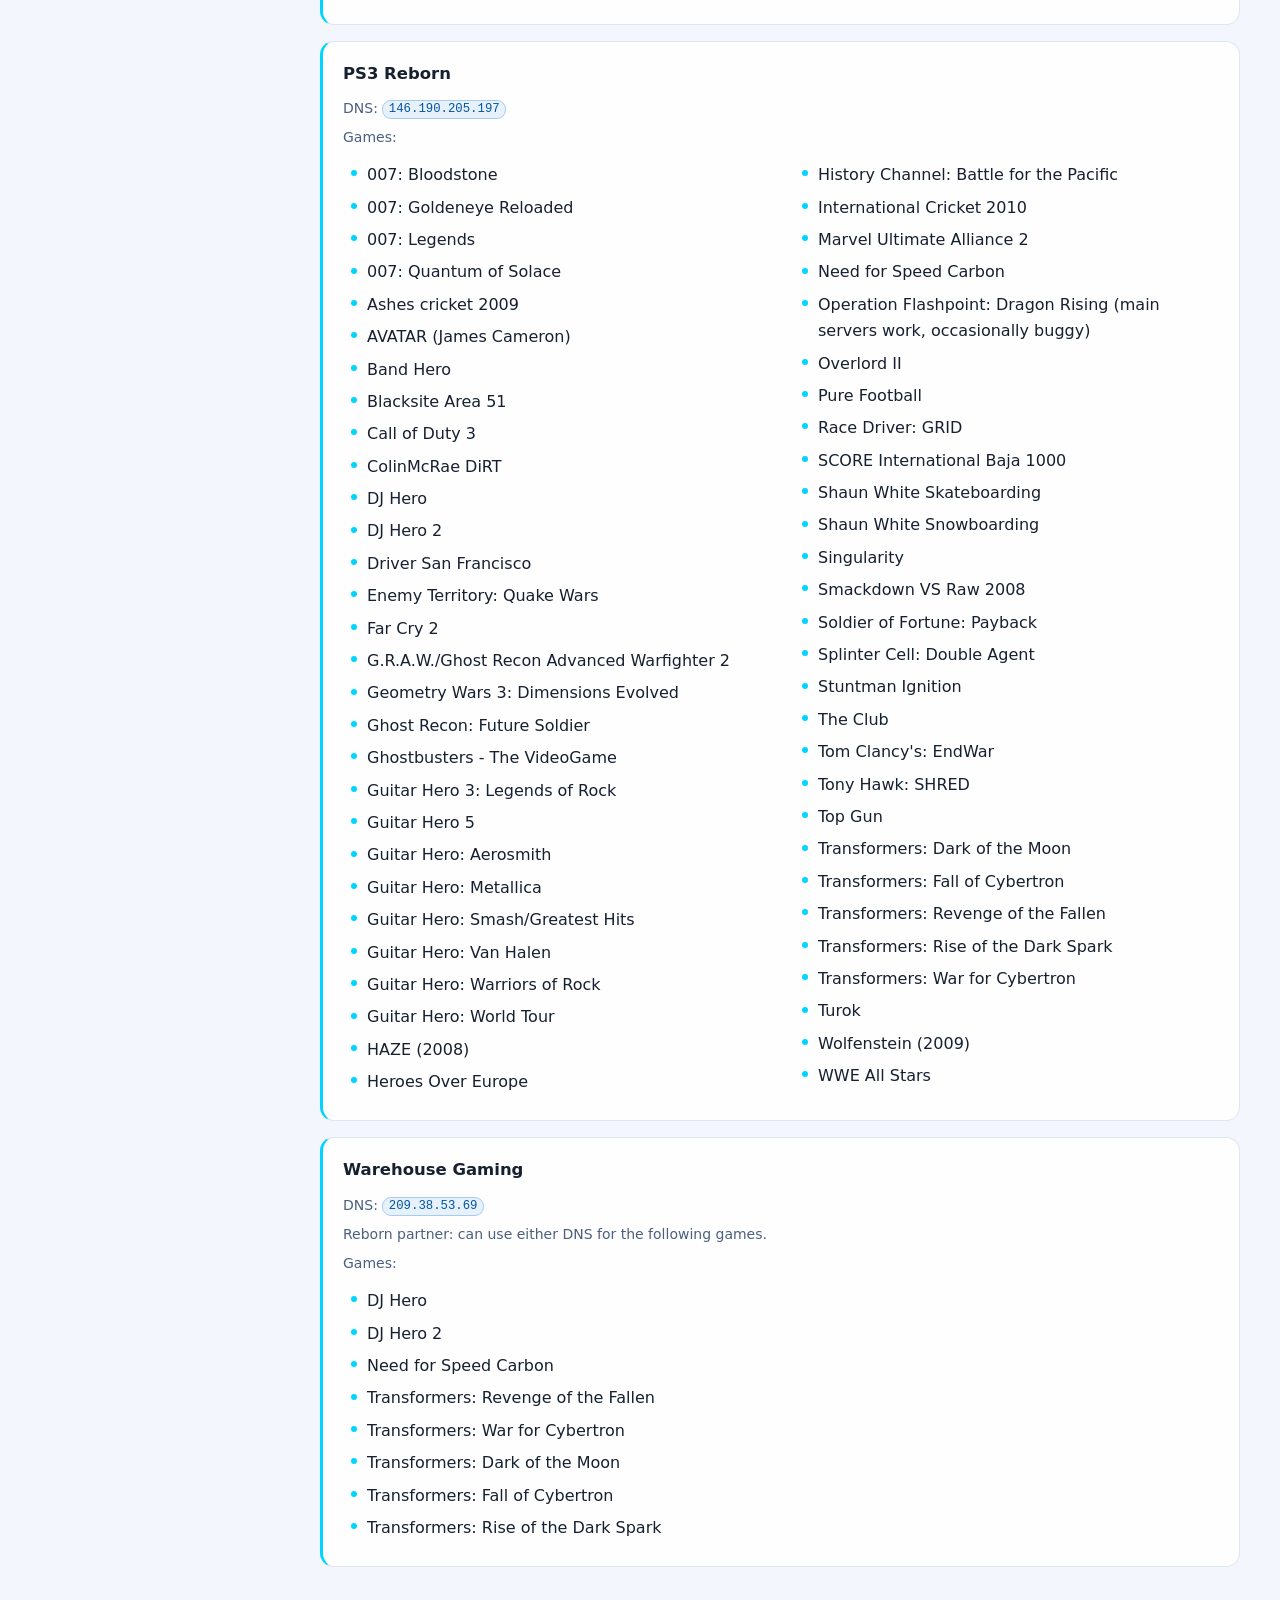
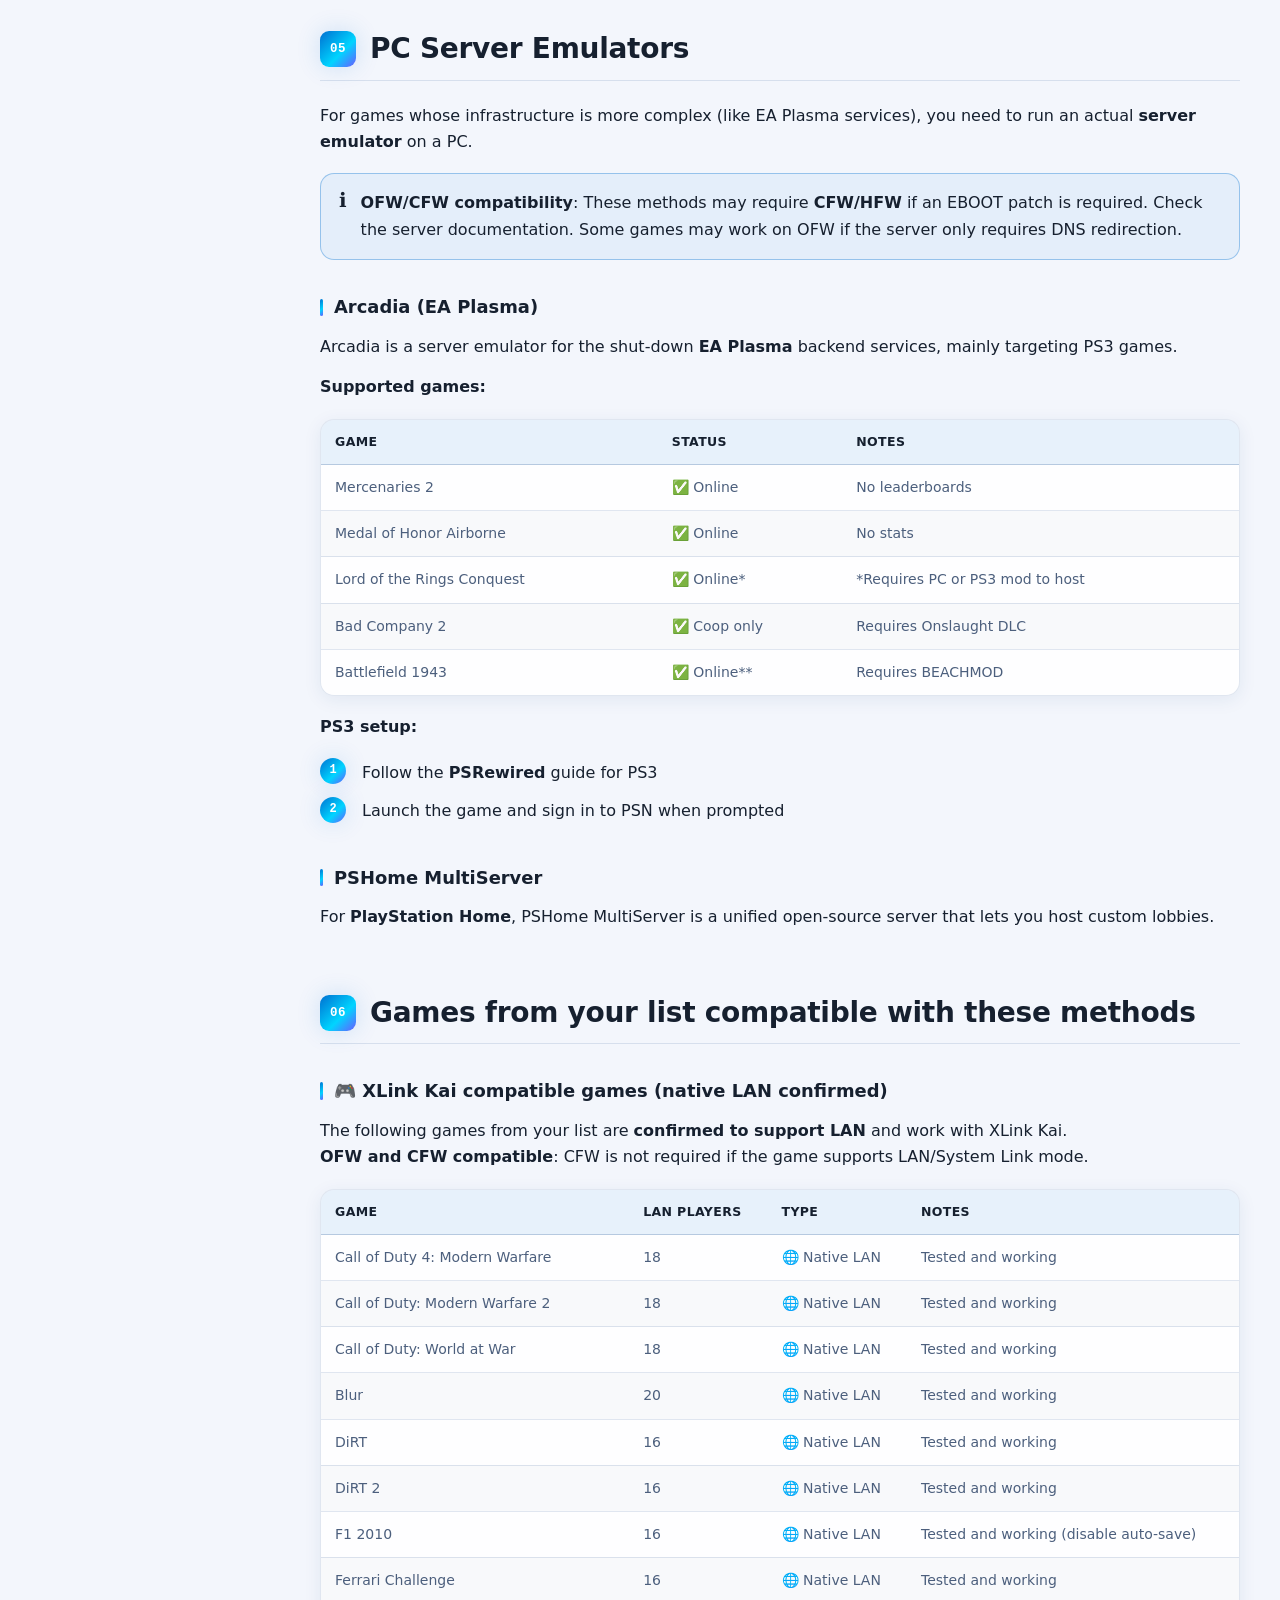
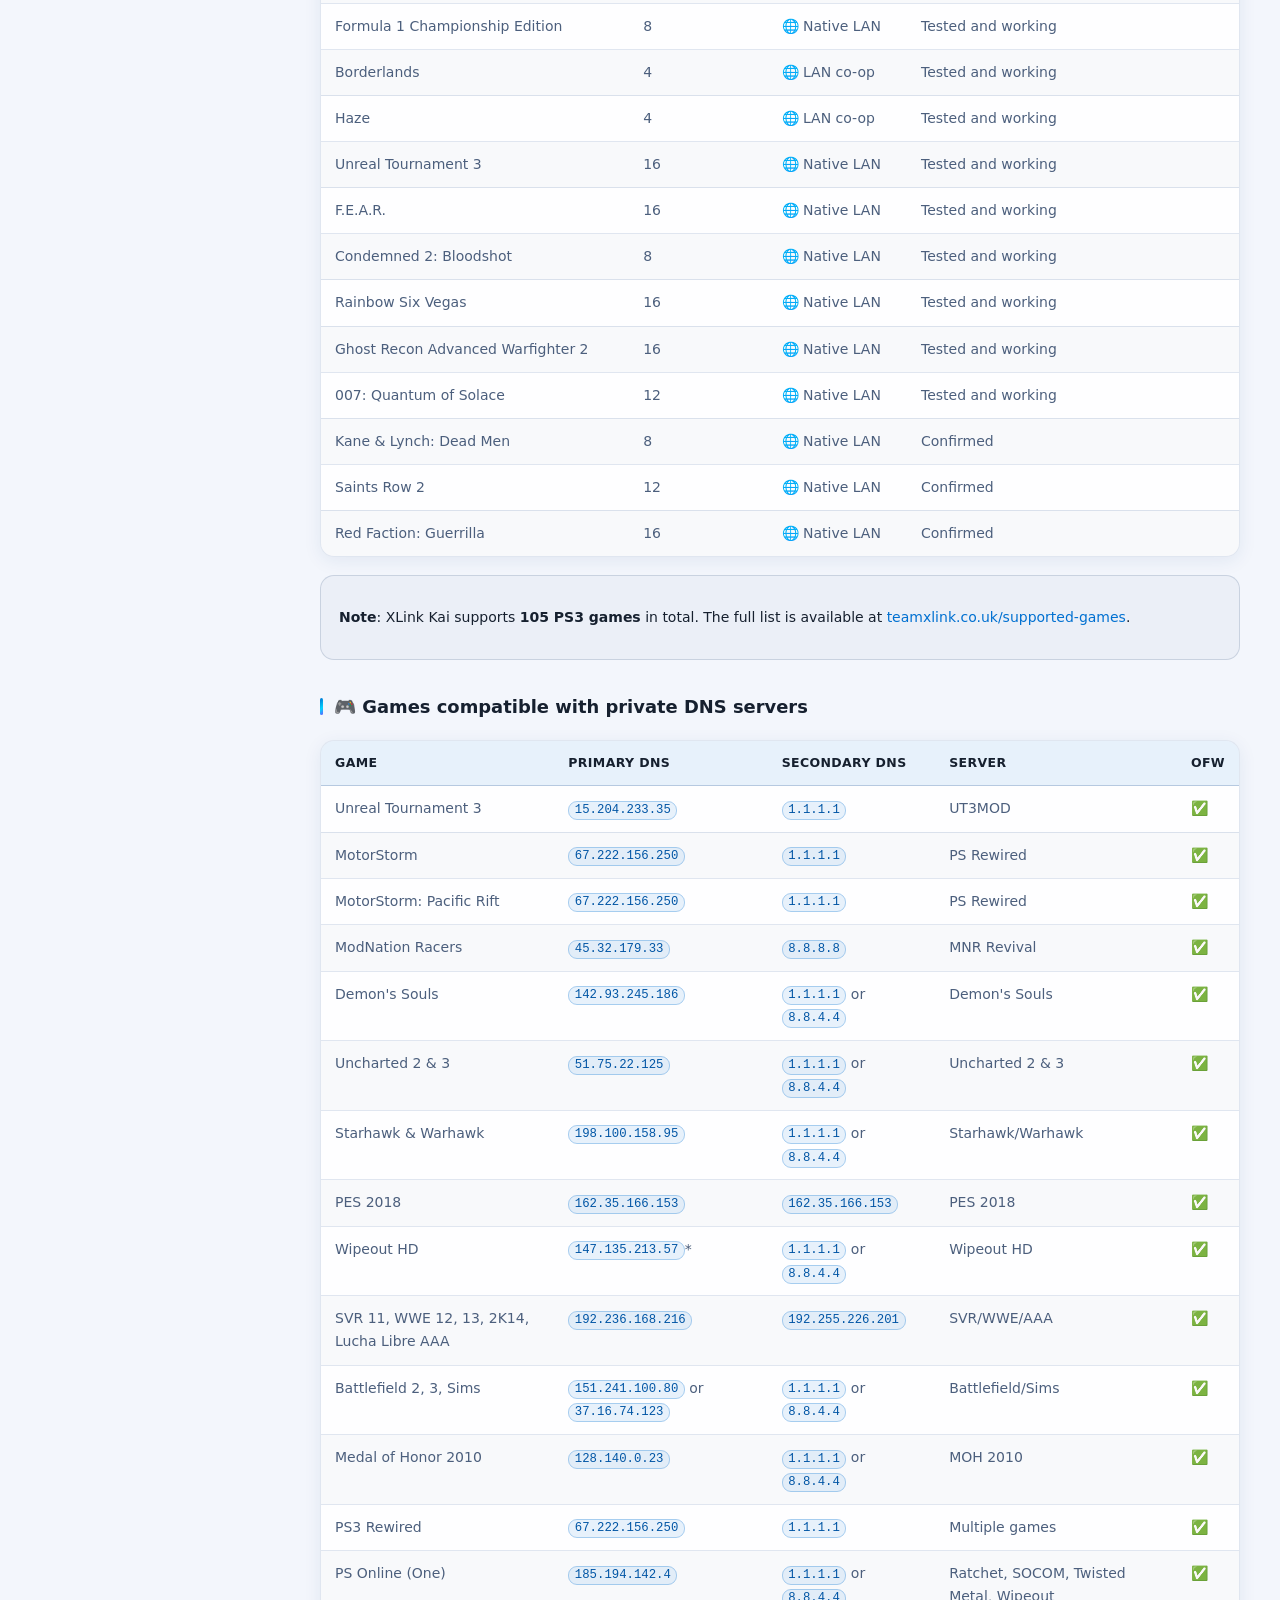
==== commit 70cab234: "Liens Ps3 rajouter" ====
--- a/assets/html/en.html
+++ b/assets/html/en.html
@@ -109,6 +109,12 @@
         <li><a href="#avertissements" class="nav-link"><span class="nav-bullet"></span>Warnings</a></li>
         <li><a href="#ressources" class="nav-link"><span class="nav-bullet"></span>Resources</a></li>
       </ul>
+	  <h3 class="sub-title">Complementary guides (by LvSs7)</h3>
+		<ul class="resource-list">
+		  <li><a href="https://septieme7.github.io/Ps3-Aides-By-LvSs7/index.html" target="_blank" rel="noopener"><strong>PS3 Aides</strong>: septieme7.github.io/Ps3-Aides-By-LvSs7</a></li>
+		  <li><a href="https://septieme7.github.io/Guide-PS3-PS2-Classics/" target="_blank" rel="noopener"><strong>PS3 PS2 Classics Guide</strong>: septieme7.github.io/Guide-PS3-PS2-Classics</a></li>
+		  <li><a href="https://septieme7.github.io/Guide-PS3-Dev-Mohasi/" target="_blank" rel="noopener"><strong>PS3 Dev Mohasi Guide</strong>: septieme7.github.io/Guide-PS3-Dev-Mohasi</a></li>
+		</ul>
       <div class="sidebar-foot">
         <span class="sidebar-foot__label">Tip</span>
         <p>Click any <code>DNS</code> address to copy it.</p>
